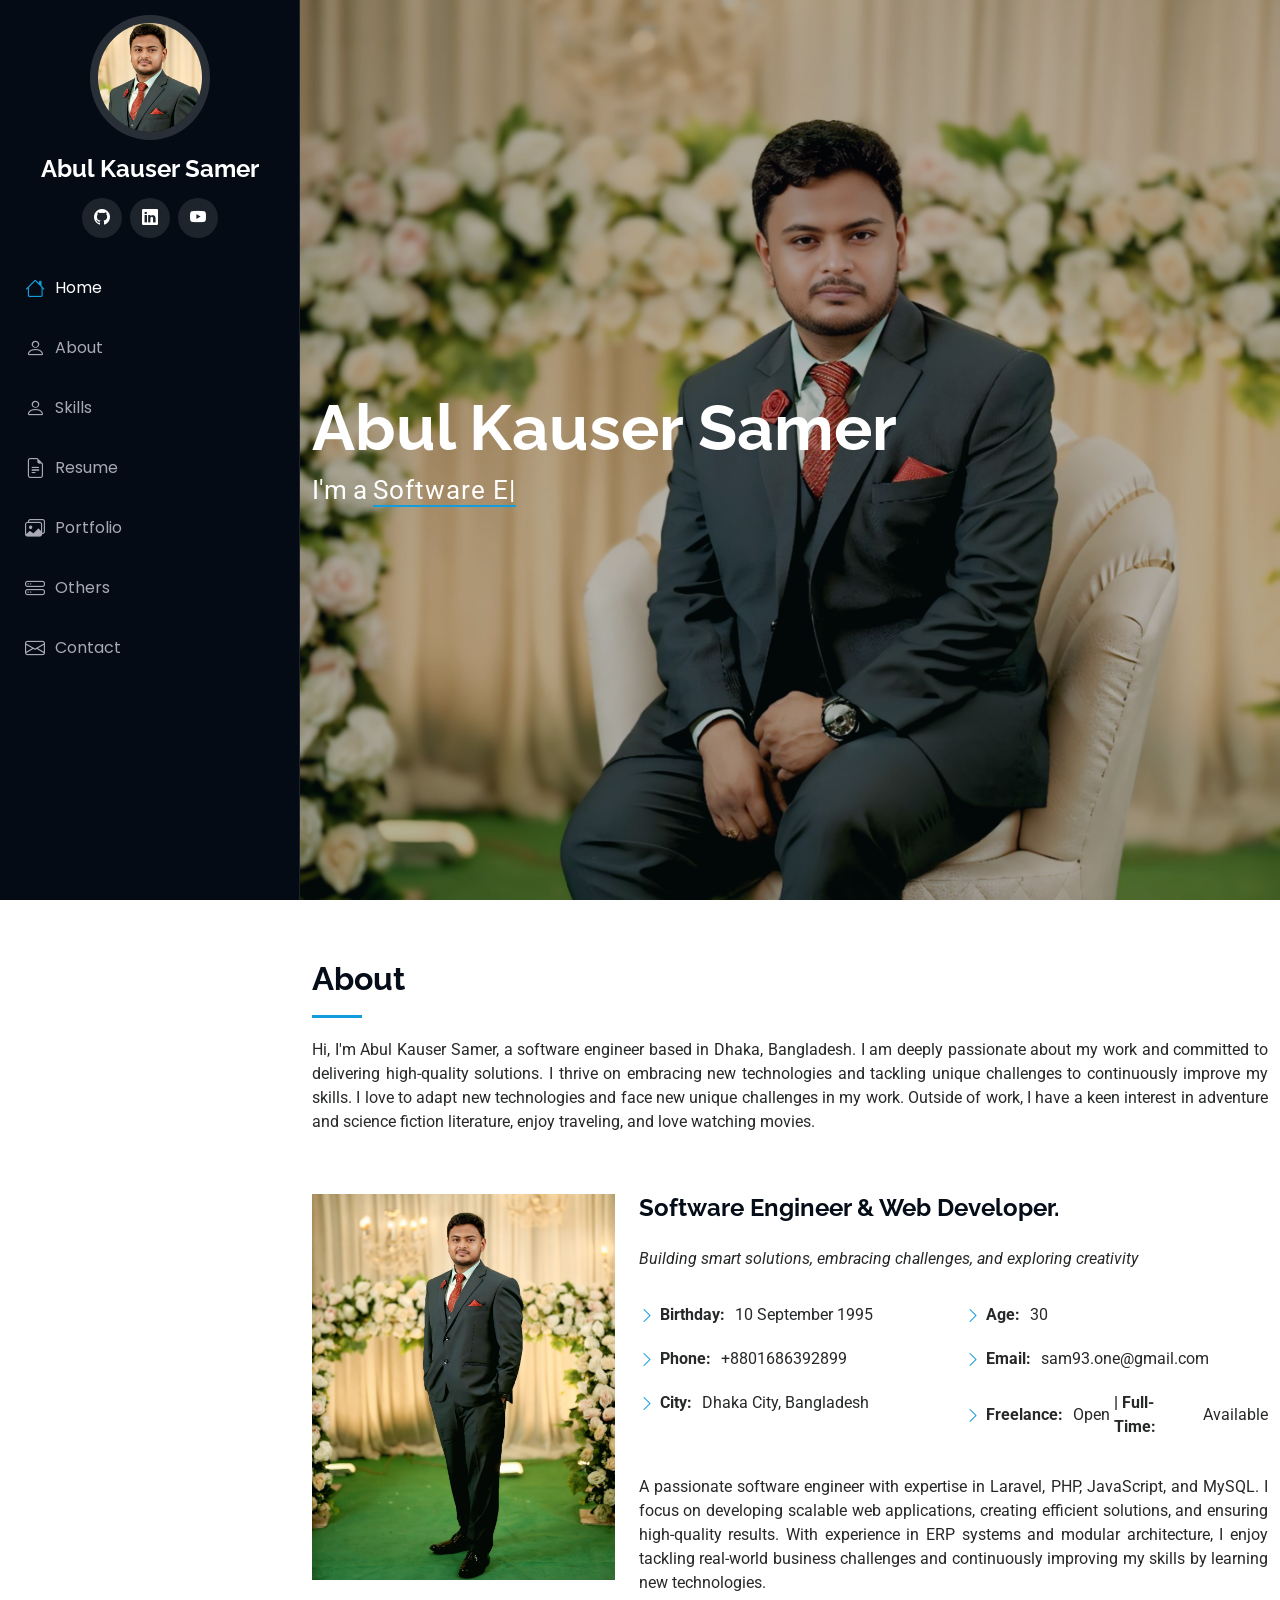
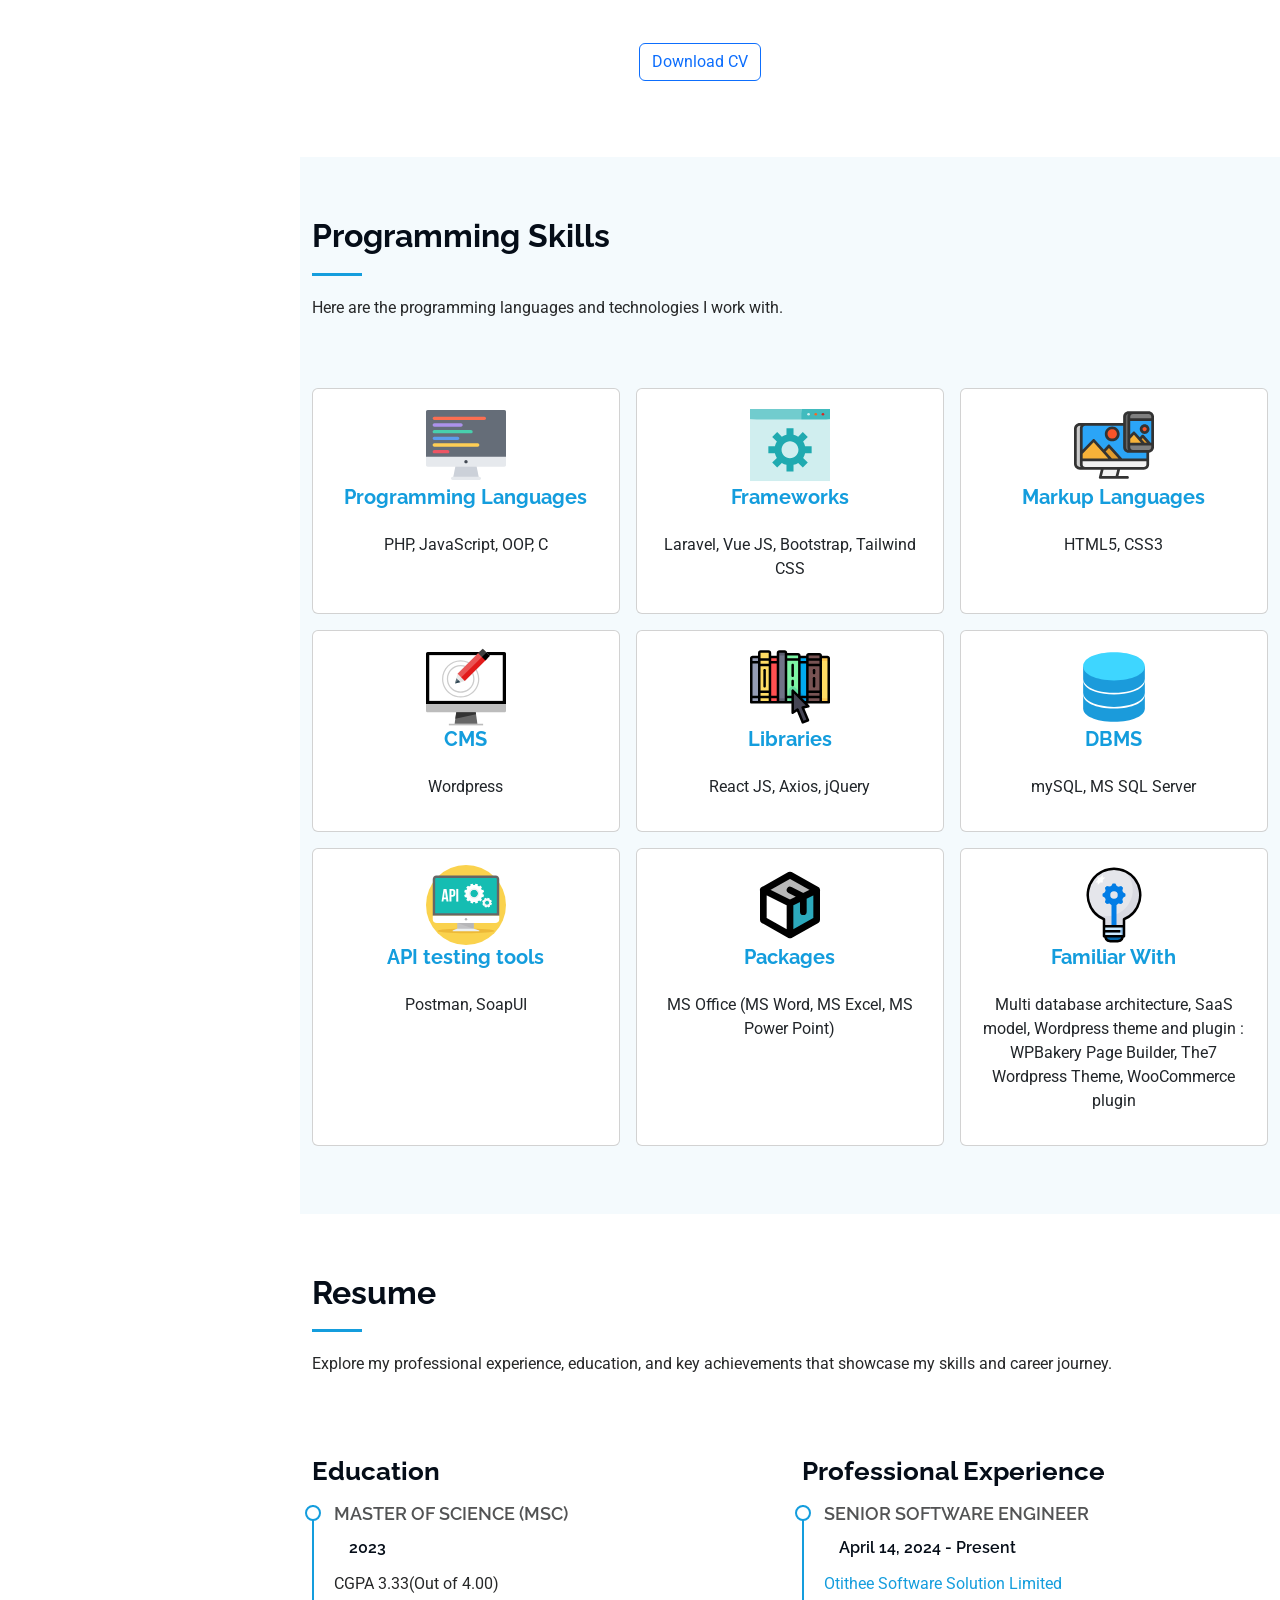
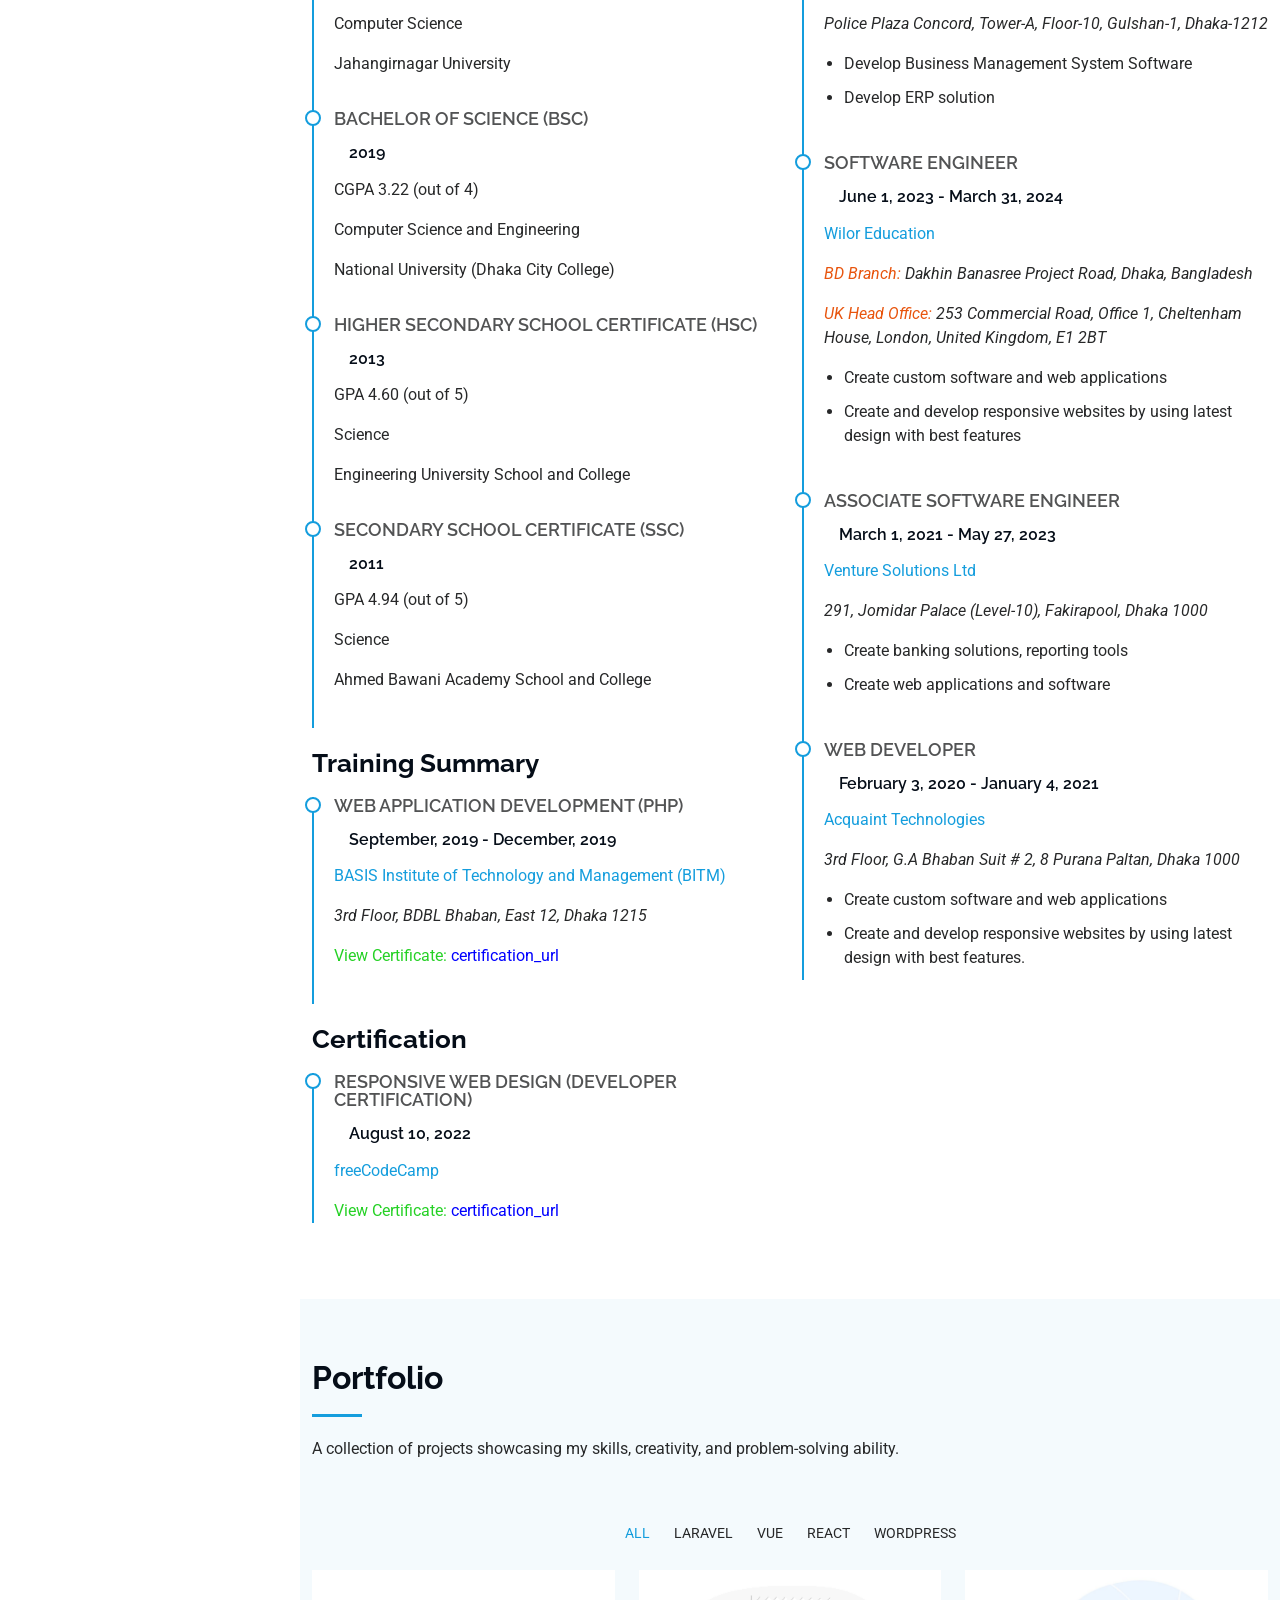
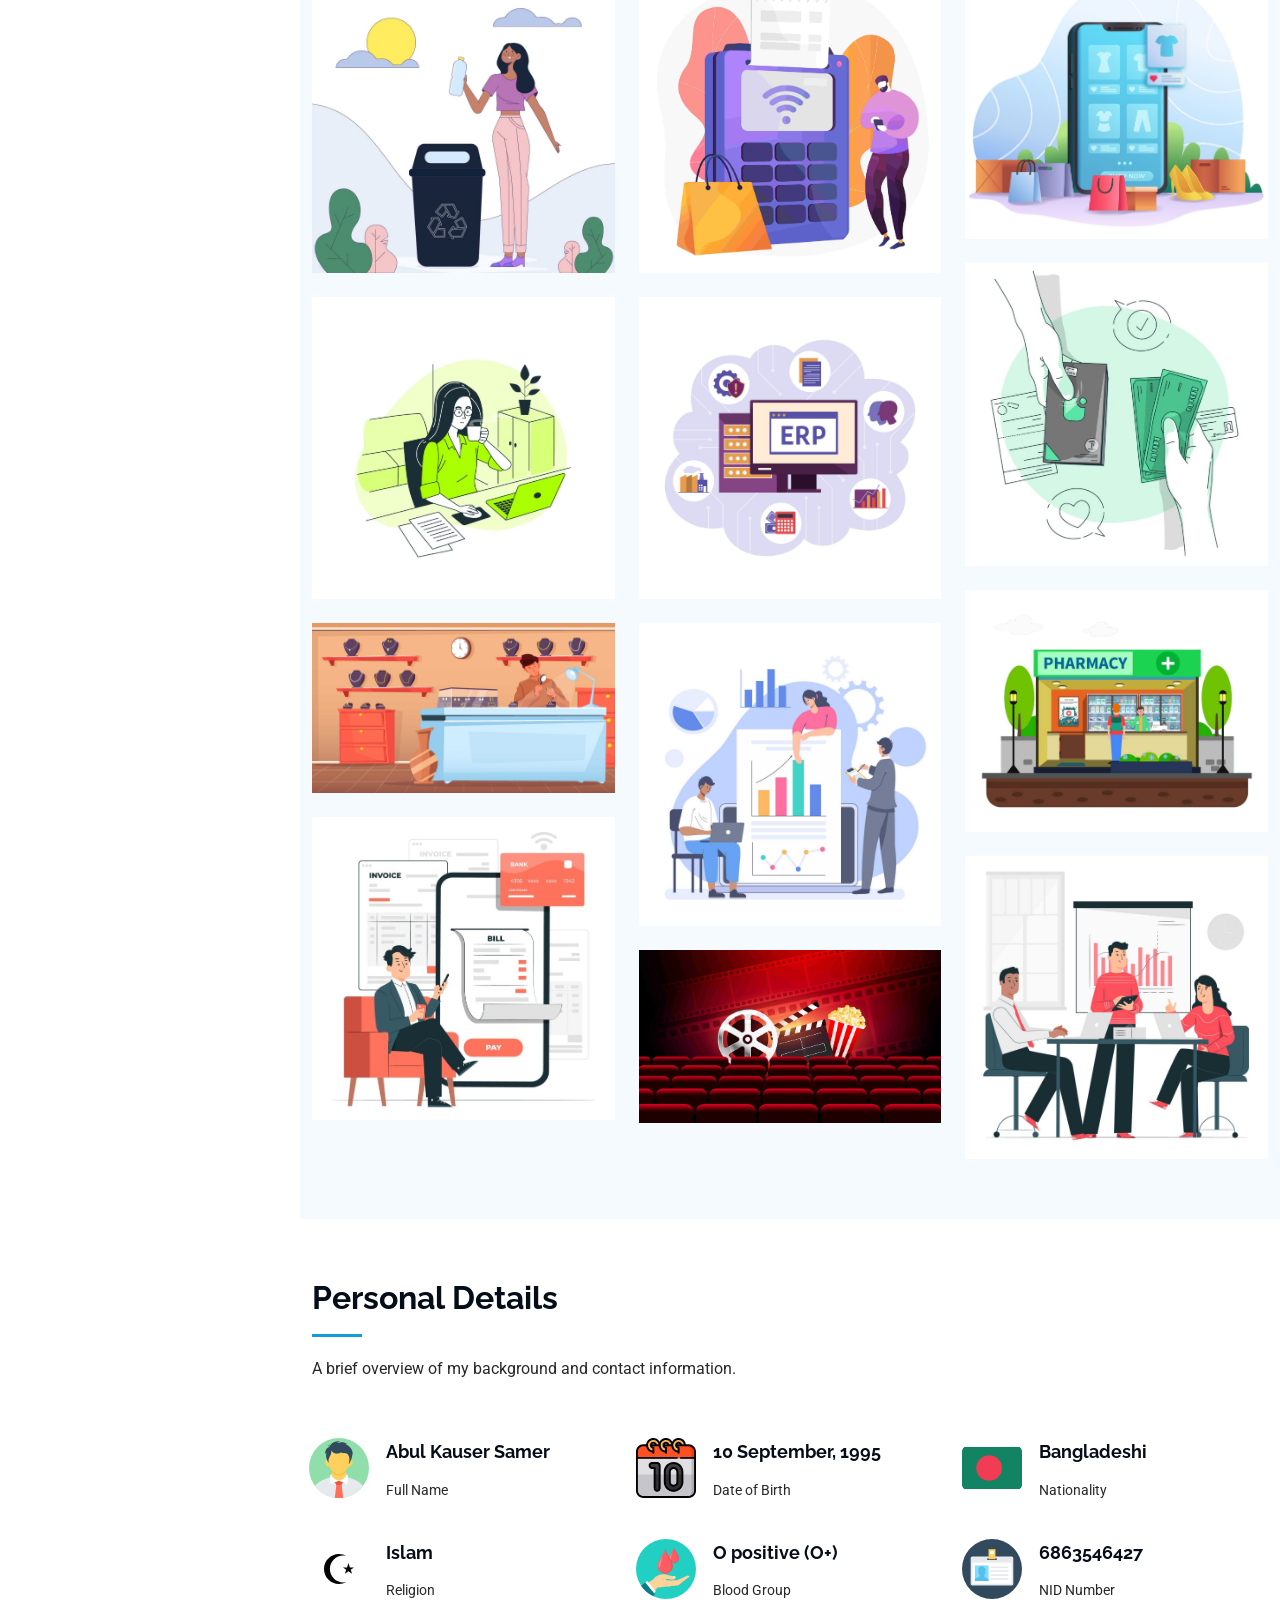
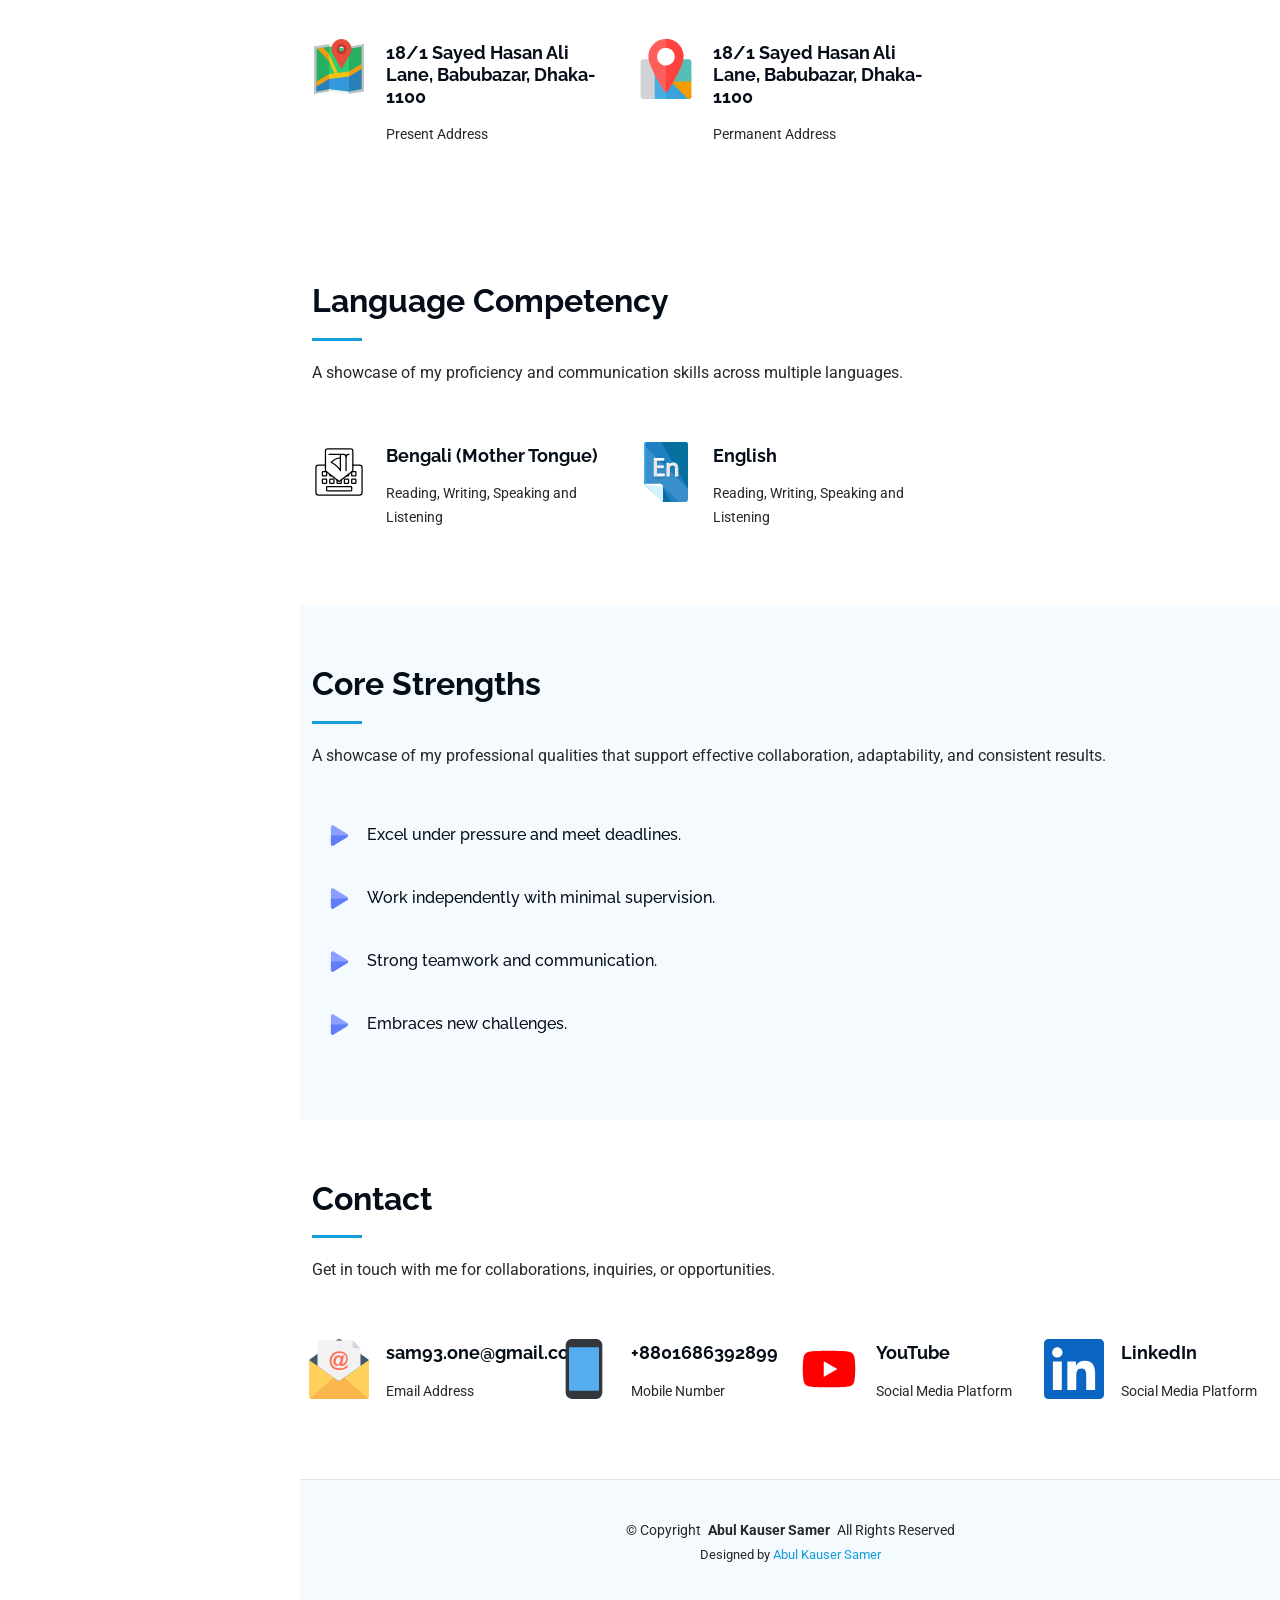
==== index.html @ ed5b6d88 "Update index.html" ====
<!DOCTYPE html>
<html lang="en">

<head>
  <meta charset="utf-8">
  <meta content="width=device-width, initial-scale=1.0" name="viewport">
  <title>Abul Kauser Samer</title>
  <meta content="" name="description">
  <meta content="" name="keywords">

  <!-- Favicons -->
  <link href="assets/icons/user2.svg" rel="icon">
  <link href="assets/img/apple-touch-icon.png" rel="apple-touch-icon">

  <!-- Fonts -->
  <link href="https://fonts.googleapis.com" rel="preconnect">
  <link href="https://fonts.gstatic.com" rel="preconnect" crossorigin>
  <link href="https://fonts.googleapis.com/css2?family=Roboto:ital,wght@0,100;0,300;0,400;0,500;0,700;0,900;1,100;1,300;1,400;1,500;1,700;1,900&family=Poppins:ital,wght@0,100;0,200;0,300;0,400;0,500;0,600;0,700;0,800;0,900;1,100;1,200;1,300;1,400;1,500;1,600;1,700;1,800;1,900&family=Raleway:ital,wght@0,100;0,200;0,300;0,400;0,500;0,600;0,700;0,800;0,900;1,100;1,200;1,300;1,400;1,500;1,600;1,700;1,800;1,900&display=swap" rel="stylesheet">

  <!-- Vendor CSS Files -->
  <link href="assets/vendor/bootstrap/css/bootstrap.min.css" rel="stylesheet">
  <link href="assets/vendor/bootstrap-icons/bootstrap-icons.css" rel="stylesheet">
  <link href="assets/vendor/aos/aos.css" rel="stylesheet">
  <link href="assets/vendor/glightbox/css/glightbox.min.css" rel="stylesheet">
  <link href="assets/vendor/swiper/swiper-bundle.min.css" rel="stylesheet">

  <!-- Main CSS File -->
  <link href="assets/css/main.css" rel="stylesheet">
</head>

<body class="index-page">
  <header id="header" class="header dark-background d-flex flex-column">
    <i class="header-toggle d-xl-none bi bi-list"></i>

    <div class="profile-img">
      <img src="assets/img/3.jpg" alt="" class="img-fluid rounded-circle">
    </div>

    <a href="index.html" class="logo d-flex align-items-center justify-content-center">
      <h1 class="sitename">Abul Kauser Samer</h1>
    </a>

    <div class="social-links text-center">
      <!-- <a href="#" class="twitter"><i class="bi bi-twitter-x"></i></a> -->
      <!-- <a href="#" class="facebook"><i class="bi bi-facebook"></i></a> -->
      <!-- <a href="#" class="instagram"><i class="bi bi-instagram"></i></a> -->
      <a href="https://github.com/AmiSamer" class="google-plus"><i class="bi bi-github"></i></a>
      <a href="https://www.linkedin.com/in/abul-kauser-samer-649676198" class="linkedin"><i class="bi bi-linkedin"></i></a>
      <a href="https://www.youtube.com/channel/UCTgPCmjJCEcTSByV5ZvHFyw" class="linkedin"><i class="bi bi-youtube"></i></a>
    </div>

    <nav id="navmenu" class="navmenu">
      <ul>
        <li><a href="#hero" class="active"><i class="bi bi-house navicon"></i>Home</a></li>
        <li><a href="#about"><i class="bi bi-person navicon"></i> About</a></li>
        <li><a href="#skills"><i class="bi bi-person navicon"></i> Skills</a></li>
        <li><a href="#resume"><i class="bi bi-file-earmark-text navicon"></i> Resume</a></li>
        <li><a href="#portfolio"><i class="bi bi-images navicon"></i> Portfolio</a></li>
        <li><a href="#services"><i class="bi bi-hdd-stack navicon"></i> Others</a></li>
        <!-- <li class="dropdown"><a href="#"><i class="bi bi-menu-button navicon"></i> <span>Dropdown</span> <i class="bi bi-chevron-down toggle-dropdown"></i></a>
          <ul>
            <li><a href="#">Dropdown 1</a></li>
            <li class="dropdown"><a href="#"><span>Deep Dropdown</span> <i class="bi bi-chevron-down toggle-dropdown"></i></a>
              <ul>
                <li><a href="#">Deep Dropdown 1</a></li>
                <li><a href="#">Deep Dropdown 2</a></li>
              </ul>
            </li>
            <li><a href="#">Dropdown 2</a></li>
          </ul>
        </li> -->
        <li><a href="#contact"><i class="bi bi-envelope navicon"></i> Contact</a></li>
      </ul>
    </nav>
  </header>

  <main class="main">
    <!-- Hero Section -->
    <section id="hero" class="hero section dark-background">
      <img src="assets/img/1.jpg" alt="" data-aos="fade-in" class="">
      <div class="container" data-aos="fade-up" data-aos-delay="100">
        <h2>Abul Kauser Samer</h2>
        <p>I'm a <span class="typed" data-typed-items="Software Engineer, Full Stack Web Developer">Software Engineer</span><span class="typed-cursor typed-cursor--blink" aria-hidden="true"></span><span class="typed-cursor typed-cursor--blink" aria-hidden="true"></span></p>
      </div>
    </section><!-- /Hero Section -->

    <!-- About Section -->
    <section id="about" class="about section">
      <!-- Section Title -->
      <div class="container section-title" data-aos="fade-up">
        <h2>About</h2>
        <p style="text-align: justify;">
           Hi, I'm Abul Kauser Samer, a software engineer based in Dhaka, Bangladesh. 
           I am deeply passionate about my work and committed to delivering high-quality solutions. 
           I thrive on embracing new technologies and tackling unique challenges to continuously improve my skills. 
           I love to adapt new technologies and face new unique challenges in my work. 
           Outside of work, I have a keen interest in adventure and science fiction literature, enjoy traveling, and love watching movies.
        </p>
      </div><!-- End Section Title -->

      <div class="container" data-aos="fade-up" data-aos-delay="100">
        <div class="row gy-4 justify-content-center">
          <div class="col-lg-4">
            <img src="assets/img/2.jpg" class="img-fluid" alt="">
          </div>
          <div class="col-lg-8 content">
            <h2>Software Engineer &amp; Web Developer.</h2>
            <p class="fst-italic py-3">
              Building smart solutions, embracing challenges, and exploring creativity
            </p>
            <div class="row">
              <div class="col-lg-6">
                <ul>
                  <li><i class="bi bi-chevron-right"></i> <strong>Birthday:</strong> <span>10 September 1995</span></li>
                  <!-- <li><i class="bi bi-chevron-right"></i> <strong>Website:</strong> <span>www.example.com</span></li> -->
                  <li><i class="bi bi-chevron-right"></i> <strong>Phone:</strong> <span>+8801686392899</span></li>
                  <li><i class="bi bi-chevron-right"></i> <strong>City:</strong> <span>Dhaka City, Bangladesh</span></li>
                </ul>
              </div>
              <div class="col-lg-6">
                <ul>
                  <li><i class="bi bi-chevron-right"></i> <strong>Age:</strong> <span>30</span></li>
                  <!-- <li><i class="bi bi-chevron-right"></i> <strong>Degree:</strong> <span>Master</span></li> -->
                  <li><i class="bi bi-chevron-right"></i> <strong>Email:</strong> <span>sam93.one@gmail.com</span></li>
                  <li><i class="bi bi-chevron-right"></i> <strong>Freelance:</strong> <span>Open</span>&nbsp;<strong>| Full-Time:</strong> <span>Available</span></li>
                </ul>
              </div>
            </div>
            <p class="py-3" style="text-align: justify;">
           A passionate software engineer with expertise in Laravel, PHP, JavaScript, and MySQL. 
           I focus on developing scalable web applications, creating efficient solutions, and ensuring high-quality results. 
           With experience in ERP systems and modular architecture, I enjoy tackling real-world business challenges and continuously improving my skills by learning new technologies.
         </p>
         <div class="py-3">
          <a href="Abul Kauser Samer CV.pdf" data-text= "CV" target="_blank" download><button class="btn btn-hover-new btn-outline-primary">Download CV</button></a>
          </div>
        </div>
      </div>
    </section><!-- /About Section -->

   
    <!-- Skills Section -->
    <section id="skills" class="skills section light-background">
      <!-- Section Title -->
      <div class="container section-title" data-aos="fade-up">
        <h2>Programming Skills</h2>
        <p>Here are the programming languages and technologies I work with.</p>
      </div>
      <!-- End Section Title -->

      <div class="container my-2">
        <div class="row g-3">
          <!-- Skill Card: Programming Languages -->
          <div class="col-md-4">
            <div class="card text-center h-100">
              <div class="card-body">
                <img src="assets/icons/program.svg" alt="programming_language" height="80px" width="auto">
                <h5 class="card-title" style="color: #149ddd;"><strong>Programming Languages</strong></h5>
                <p class="card-text py-3">PHP, JavaScript, OOP, C</p>
              </div>
            </div>
          </div>

          <!-- Skill Card: Frameworks -->
          <div class="col-md-4">
            <div class="card text-center h-100">
              <div class="card-body">
                <img src="assets/icons/framework.svg" alt="framework" height="80px" width="auto">
                <h5 class="card-title" style="color: #149ddd;"><strong>Frameworks</strong></h5>
                <p class="card-text py-3">Laravel, Vue JS, Bootstrap, Tailwind CSS</p>
              </div>
            </div>
          </div>

          <!-- Skill Card: Markup Languages -->
          <div class="col-md-4">
            <div class="card text-center h-100">
              <div class="card-body">
                <img src="assets/icons/markup_language.svg" alt="markup_language" height="80px" width="auto">
                <h5 class="card-title" style="color: #149ddd;"><strong>Markup Languages</strong></h5>
                <p class="card-text py-3">HTML5, CSS3</p>
              </div>
            </div>
          </div>

          <!-- Skill Card: CMS -->
          <div class="col-md-4">
            <div class="card text-center h-100">
              <div class="card-body">
                <img src="assets/icons/cms.svg" alt="cms" height="80px" width="auto">
                <h5 class="card-title" style="color: #149ddd;"><strong>CMS</strong></h5>
                <p class="card-text py-3">Wordpress</p>
              </div>
            </div>
          </div>

          <!-- Skill Card: Libraries -->
          <div class="col-md-4">
            <div class="card text-center h-100">
              <div class="card-body">
                <img src="assets/icons/library.svg" alt="library" height="80px" width="auto">
                <h5 class="card-title" style="color: #149ddd;"><strong>Libraries</strong></h5>
                <p class="card-text py-3">React JS, Axios, jQuery</p>
              </div>
            </div>
          </div>

          <!-- Skill Card: DBMS -->
          <div class="col-md-4">
            <div class="card text-center h-100">
              <div class="card-body">
                <img src="assets/icons/dbms.svg" alt="dbms" height="80px" width="auto">
                <h5 class="card-title" style="color: #149ddd;"><strong>DBMS</strong></h5>
                <p class="card-text py-3">mySQL, MS SQL Server</p>
              </div>
            </div>
          </div>

           <!-- Skill Card: API testing tools -->
          <div class="col-md-4">
            <div class="card text-center h-100">
              <div class="card-body">
                <img src="assets/icons/api.svg" alt="api_testing_tools" height="80px" width="auto">
                <h5 class="card-title" style="color: #149ddd;"><strong>API testing tools</strong></h5>
                <p class="card-text py-3">Postman, SoapUI</p>
              </div>
            </div>
          </div>

           <!-- Skill Card: Packages -->
          <div class="col-md-4">
            <div class="card text-center h-100">
              <div class="card-body">
                <img src="assets/icons/package.svg" alt="package" height="80px" width="auto">
                <h5 class="card-title" style="color: #149ddd;"><strong>Packages</strong></h5>
                <p class="card-text py-3">MS Office (MS Word, MS Excel, MS Power Point)</p>
              </div>
            </div>
          </div>

           <!-- Skill Card: Familiar With -->
          <div class="col-md-4">
            <div class="card text-center h-100">
              <div class="card-body">
                <img src="assets/icons/familiar.svg" alt="familiar_with" height="80px" width="auto">
                <h5 class="card-title" style="color: #149ddd;"><strong>Familiar With</strong></h5>
                <p class="card-text py-3">Multi database architecture, SaaS model, Wordpress theme and plugin : WPBakery Page Builder, The7 Wordpress Theme, WooCommerce plugin</p>
              </div>
            </div>
          </div>
        </div>
      </div>
    
    </section>
    <!-- /Skills Section -->

    <!-- Resume Section -->
    <section id="resume" class="resume section">
      <!-- Section Title -->
      <div class="container section-title" data-aos="fade-up">
        <h2>Resume</h2>
        <p>
          Explore my professional experience, education, and key achievements that showcase my skills and career journey.
        </p>
      </div><!-- End Section Title -->

      <div class="container">
        <div class="row">
          <div class="col-lg-6" data-aos="fade-up" data-aos-delay="100">  
            <h3 class="resume-title">Education</h3>
            <div class="resume-item">
              <h4>Master of Science (MSc)</h4>
              <h5>2023</h5>
              <p>CGPA 3.33(Out of 4.00)</p>
              <p>Computer Science</p>
              <p>Jahangirnagar University</p>
            </div><!-- Edn Resume Item -->

            <div class="resume-item">
              <h4>Bachelor of Science (BSc)</h4>
              <h5>2019</h5>
              <p>CGPA 3.22 (out of 4)</p>
              <p>Computer Science and Engineering</p>
              <p>National University (Dhaka City College)</p>
            </div><!-- Edn Resume Item -->

             <div class="resume-item">
              <h4>Higher Secondary School Certificate (HSC)</h4>
              <h5>2013</h5>
              <p>GPA 4.60 (out of 5)</p>
              <p>Science</p>
              <p>Engineering University School and College</p>
            </div><!-- Edn Resume Item -->

             <div class="resume-item">
              <h4>Secondary School Certificate (SSC)</h4>
              <h5>2011</h5>
              <p>GPA 4.94 (out of 5)</p>
              <p>Science</p>
              <p>Ahmed Bawani Academy School and College</p>
            </div><!-- Edn Resume Item -->

             <h3 class="resume-title">Training Summary</h3>
              <div class="resume-item">
                <h4>Web Application Development (PHP)</h4>
                <h5>September, 2019 - December, 2019</h5>
                <p><span style="color: #149ddd;">BASIS Institute of Technology and Management (BITM)</span></p>
                <p><em>3rd Floor, BDBL Bhaban, East 12, Dhaka 1215</em></p>
               <p><span style="color: rgb(37, 209, 37);">View Certificate:</span> <a style ="color: blue !important;" href="https://github.com/samerOffice/bitm_certificate/wiki">certification_url</a></p>
              </div><!-- Edn Resume Item -->

              <h3 class="resume-title">Certification</h3>
              <div class="resume-item">
                <h4>Responsive Web Design (Developer Certification)</h4>
                <h5>August 10, 2022</h5>
                <p><span style="color: #149ddd;"><a href="https://www.freecodecamp.org/">freeCodeCamp</a></span></p>
               <p><span style="color: rgb(37, 209, 37);">View Certificate:</span> <a style ="color: blue !important;" href="https://www.freecodecamp.org/certification/abulkausersamer/responsive-web-design">certification_url</a></p>
              </div><!-- Edn Resume Item -->

          </div>

          <div class="col-lg-6" data-aos="fade-up" data-aos-delay="200">
            <h3 class="resume-title">Professional Experience</h3>
            <div class="resume-item">
              <h4>Senior Software Engineer</h4>
              <h5>April 14, 2024 - Present</h5>
              <p><span style="color: #149ddd;">Otithee Software Solution Limited</span></p>
              <p><em>Police Plaza Concord, Tower-A, Floor-10, Gulshan-1, Dhaka-1212</em></p>
              <ul>
                <li>Develop Business Management System Software</li>
                <li>Develop ERP solution</li>
              </ul>
            </div><!-- Edn Resume Item -->

             <div class="resume-item">
              <h4>Software Engineer</h4>
              <h5>June 1, 2023 - March 31, 2024</h5>
              <p><span style="color: #149ddd;">Wilor Education</span></p>
              <p><em><span style="color: #e8550e;">BD Branch:</span> Dakhin Banasree Project Road, Dhaka, Bangladesh</em></p>
              <p><em><span style="color: #e8550e;">UK Head Office:</span> 253 Commercial Road, Office 1, Cheltenham House, London, United Kingdom, E1 2BT </em></p>
              <ul>
                <li>Create custom software and web applications</li>
                <li>Create and develop responsive websites by using latest design with best features</li>
              </ul>
            </div><!-- Edn Resume Item -->

             <div class="resume-item">
              <h4>Associate Software Engineer</h4>
              <h5>March 1, 2021 - May 27, 2023</h5>
              <p><span style="color: #149ddd;">Venture Solutions Ltd</span></p>
              <p><em>291, Jomidar Palace (Level-10), Fakirapool, Dhaka 1000</em></p>
              <ul>
                <li>Create banking solutions, reporting tools</li>
                <li>Create web applications and software</li>
              </ul>
            </div><!-- Edn Resume Item -->

           <div class="resume-item">
              <h4>Web Developer</h4>
              <h5>February 3, 2020 - January 4, 2021</h5>
              <p><span style="color: #149ddd;">Acquaint Technologies</span></p>
              <p><em>3rd Floor, G.A Bhaban Suit # 2, 8 Purana Paltan, Dhaka 1000</em></p>
              <ul>
                <li>Create custom software and web applications</li>
                <li>Create and develop responsive websites by using latest design with best features.</li>
              </ul>
            </div><!-- Edn Resume Item -->
          </div>
        </div>

      </div>

    </section><!-- /Resume Section -->

    <!-- Portfolio Section -->
    <section id="portfolio" class="portfolio section light-background">

      <!-- Section Title -->
      <div class="container section-title" data-aos="fade-up">
        <h2>Portfolio</h2>
        <p>A collection of projects showcasing my skills, creativity, and problem-solving ability.</p>
      </div><!-- End Section Title -->

      <div class="container">

        <div class="isotope-layout" data-default-filter="*" data-layout="masonry" data-sort="original-order">

          <ul class="portfolio-filters isotope-filters" data-aos="fade-up" data-aos-delay="100">
            <li data-filter="*" class="filter-active">All</li>
            <li data-filter=".filter-laravel">Laravel</li>
            <li data-filter=".filter-Vue">Vue</li>
            <li data-filter=".filter-React">React</li>
            <li data-filter=".filter-Wordpress">Wordpress</li>
          </ul><!-- End Portfolio Filters -->

          <div class="row gy-4 isotope-container" data-aos="fade-up" data-aos-delay="200">

            <div class="col-lg-4 col-md-6 portfolio-item isotope-item filter-laravel">
              <div class="portfolio-content h-100">
                <img src="assets/img/portfolio/smart_bin.jpg" class="img-fluid" alt="">
                <div class="portfolio-info">
                  <h4>Smart Bin</h4>
                  <p>An automated dustbin that segregates waste, detects overflow, and dispenses antibacterial tissues.</p>
                  <a href="assets/img/portfolio/smart_bin.jpg" title="Smart Bin" data-gallery="portfolio-gallery-app" class="glightbox preview-link"><i class="bi bi-zoom-in"></i></a>
                  <a href="https://www.youtube.com/watch?v=ng-H_JyVbIY&feature=youtu.be" target="_blank" title="More Details" class="details-link"><i class="bi bi-link-45deg"></i></a>
                </div>
              </div>
            </div><!-- End Portfolio Item -->

            <div class="col-lg-4 col-md-6 portfolio-item isotope-item filter-laravel">
              <div class="portfolio-content h-100">
                <img src="assets/img/portfolio/shop_management.jpg" class="img-fluid" alt="">
                <div class="portfolio-info">
                  <h4>Shop Management System</h4>
                  <p>A comprehensive shop management system with employee, inventory, POS, asset, document, reporting, and accounts management.</p>
                  <a href="assets/img/portfolio/shop_management.jpg" title="Shop Management System" data-gallery="portfolio-gallery-product" class="glightbox preview-link"><i class="bi bi-zoom-in"></i></a>
                  <a href="https://shopnet.otitheeoverseas.com/" target="_blank" title="More Details" class="details-link"><i class="bi bi-link-45deg"></i></a>
                </div>
              </div>
            </div><!-- End Portfolio Item -->

            <div class="col-lg-4 col-md-6 portfolio-item isotope-item filter-laravel">
              <div class="portfolio-content h-100">
                <img src="assets/img/portfolio/e_shop.jpg" class="img-fluid" alt="">
                <div class="portfolio-info">
                  <h4>E-Shop</h4>
                  <p>An e-commerce website where users can explore products, view offers, and make purchases.</p>
                  <a href="assets/img/portfolio/e_shop.jpg" title="E-Shop" data-gallery="portfolio-gallery-branding" class="glightbox preview-link"><i class="bi bi-zoom-in"></i></a>
                  <a href="https://ecom.otitheeoverseas.com/" target="_blank" title="More Details" class="details-link"><i class="bi bi-link-45deg"></i></a>
                </div>
              </div>
            </div><!-- End Portfolio Item -->

            <div class="col-lg-4 col-md-6 portfolio-item isotope-item filter-laravel filter-Vue">
              <div class="portfolio-content h-100">
                <img src="assets/img/portfolio/e_hisab.jpg" class="img-fluid" alt="">
                <div class="portfolio-info">
                  <h4>e-Hisab</h4>
                  <p>A business solution for organizing daily sales and managing sales reports.</p>
                  <a href="assets/img/portfolio/e_hisab.jpg" title="e-Hisab" data-gallery="portfolio-gallery-book" class="glightbox preview-link"><i class="bi bi-zoom-in"></i></a>
                  <a href="https://github.com/AmiSamer/vue_laravel_business_app" target="_blank" title="More Details" class="details-link"><i class="bi bi-link-45deg"></i></a>
                </div>
              </div>
            </div><!-- End Portfolio Item -->

            <div class="col-lg-4 col-md-6 portfolio-item isotope-item filter-Wordpress">
              <div class="portfolio-content h-100">
                <img src="assets/img/portfolio/kamruns_diary.jpg" class="img-fluid" alt="">
                <div class="portfolio-info">
                  <h4>Kamrun's Diary</h4>
                  <p>A personal blog of Kamrun Nahar, a creative writer featured in websites, newspapers, and magazines across Bangladesh and India.</p>
                  <a href="assets/img/portfolio/kamruns_diary.jpg" title="Kamrun's Diary" data-gallery="portfolio-gallery-app" class="glightbox preview-link"><i class="bi bi-zoom-in"></i></a>
                  <a href="https://365techworld.com/kamrun_diary/" target="_blank" title="More Details" class="details-link"><i class="bi bi-link-45deg"></i></a>
                </div>
              </div>
            </div><!-- End Portfolio Item -->

            <div class="col-lg-4 col-md-6 portfolio-item isotope-item filter-laravel">
              <div class="portfolio-content h-100">
                <img src="assets/img/portfolio/fusion_erp.jpg" class="img-fluid" alt="">
                <div class="portfolio-info">
                  <h4>Otithee FusionERP</h4>
                  <p>Production and manufacturing ERP Solution</p>
                  <a href="assets/img/portfolio/fusion_erp.jpg" title="Otithee FusionERP" data-gallery="portfolio-gallery-product" class="glightbox preview-link"><i class="bi bi-zoom-in"></i></a>
                  <a href="https://fusionerp.otitheeoverseas.com/" target="_blank" title="More Details" class="details-link"><i class="bi bi-link-45deg"></i></a>
                </div>
              </div>
            </div><!-- End Portfolio Item -->

            <div class="col-lg-4 col-md-6 portfolio-item isotope-item filter-laravel">
              <div class="portfolio-content h-100">
                <img src="assets/img/portfolio/pharma.jpg" class="img-fluid" alt="">
                <div class="portfolio-info">
                  <h4>Otithee Pharma</h4>
                  <p>Pharmacy Shop Management System</p>
                  <a href="assets/img/portfolio/pharma.jpg" title="Otithee Pharma" data-gallery="portfolio-gallery-product" class="glightbox preview-link"><i class="bi bi-zoom-in"></i></a>
                  <a href="https://pharma.otitheeoverseas.com/" target="_blank" title="More Details" class="details-link"><i class="bi bi-link-45deg"></i></a>
                </div>
              </div>
            </div><!-- End Portfolio Item -->

             <div class="col-lg-4 col-md-6 portfolio-item isotope-item filter-laravel">
              <div class="portfolio-content h-100">
                <img src="assets/img/portfolio/gohona.jpg" class="img-fluid" alt="">
                <div class="portfolio-info">
                  <h4>Gohona</h4>
                  <p>Jewellery Shop Management System</p>
                  <a href="assets/img/portfolio/gohona.jpg" title="Gohona" data-gallery="portfolio-gallery-product" class="glightbox preview-link"><i class="bi bi-zoom-in"></i></a>
                  <a href="#" title="More Details" target="_blank" class="details-link"><i class="bi bi-link-45deg"></i></a>
                </div>
              </div>
            </div><!-- End Portfolio Item -->

             <div class="col-lg-4 col-md-6 portfolio-item isotope-item filter-laravel">
              <div class="portfolio-content h-100">
                <img src="assets/img/portfolio/work.jpg" class="img-fluid" alt="">
                <div class="portfolio-info">
                  <h4>Work Management Report</h4>
                  <p>A project management software enabling admins and managers to oversee projects and reports, while employees log and update daily work.</p>
                  <a href="assets/img/portfolio/work.jpg" title="Work Management Report" data-gallery="portfolio-gallery-product" class="glightbox preview-link"><i class="bi bi-zoom-in"></i></a>
                  <a href="https://github.com/AmiSamer/Work-Management-Report" target="_blank" title="More Details" class="details-link"><i class="bi bi-link-45deg"></i></a>
                </div>
              </div>
            </div><!-- End Portfolio Item -->

              <div class="col-lg-4 col-md-6 portfolio-item isotope-item filter-Vue">
              <div class="portfolio-content h-100">
                <img src="assets/img/portfolio/invoice_app.jpg" class="img-fluid" alt="">
                <div class="portfolio-info">
                  <h4>Invoice App</h4>
                  <p>Simple and efficient application to create, manage, and track invoices seamlessly.</p>
                  <a href="assets/img/portfolio/invoice_app.jpg" title="Invoice App" data-gallery="portfolio-gallery-product" class="glightbox preview-link"><i class="bi bi-zoom-in"></i></a>
                  <a href="https://github.com/AmiSamer/laravel_vue_invoice_app" target="_blank" title="More Details" class="details-link"><i class="bi bi-link-45deg"></i></a>
                </div>
              </div>
            </div><!-- End Portfolio Item -->

             <div class="col-lg-4 col-md-6 portfolio-item isotope-item filter-laravel">
              <div class="portfolio-content h-100">
                <img src="assets/img/portfolio/ezymeeting.jpg" class="img-fluid" alt="">
                <div class="portfolio-info">
                  <h4>EzyMeeting</h4>
                  <p>Meeting Management System</p>
                  <a href="assets/img/portfolio/ezymeeting.jpg" title="EzyMeeting" data-gallery="portfolio-gallery-product" class="glightbox preview-link"><i class="bi bi-zoom-in"></i></a>
                  <a href="http://ezy-meeting.com/ezy-laravel/login" target="_blank" title="More Details" class="details-link"><i class="bi bi-link-45deg"></i></a>
                </div>
              </div>
            </div><!-- End Portfolio Item -->

            <div class="col-lg-4 col-md-6 portfolio-item isotope-item filter-React">
              <div class="portfolio-content h-100">
                <img src="assets/img/portfolio/movie_portal.jpg" class="img-fluid" alt="">
                <div class="portfolio-info">
                  <h4>Movie Hub</h4>
                  <p>Discover the latest and trending movies, and search for your favorites instantly.</p>
                  <a href="assets/img/portfolio/movie_portal.jpg" title="Movie Hub" data-gallery="portfolio-gallery-product" class="glightbox preview-link"><i class="bi bi-zoom-in"></i></a>
                  <a href="https://mymovie.otitheeoverseas.com/" target="_blank" title="More Details" class="details-link"><i class="bi bi-link-45deg"></i></a>
                </div>
              </div>
            </div><!-- End Portfolio Item -->
           
          </div><!-- End Portfolio Container -->
        </div>
      </div>

    </section><!-- /Portfolio Section -->

    <!-- Personal Information Section -->
    <section id="services" class="services section">

      <!-- Section Title -->
      <div class="container section-title" data-aos="fade-up">
        <h2>Personal Details</h2>
        <p>A brief overview of my background and contact information.</p>
      </div><!-- End Section Title -->

      <div class="container">
        <div class="row gy-4">
          <div class="col-lg-4 col-md-6 service-item d-flex" data-aos="fade-up" data-aos-delay="100">
            <div class="icon flex-shrink-0">
              <!-- <i class="bi bi-briefcase"></i> -->
              <img src="assets/icons/user.svg" alt="full_name" height="60px" width="auto">
            </div>
            <div>
              <h4 class="title">Abul Kauser Samer</h4>
              <p class="description">Full Name</p>
            </div>
          </div>
          <!-- End -->

          <div class="col-lg-4 col-md-6 service-item d-flex" data-aos="fade-up" data-aos-delay="200">
            <div class="icon flex-shrink-0">
               <img src="assets/icons/calendar.svg" alt="date_of_birth" height="60px" width="auto">
            </div>
            <div>
              <h4 class="title">10 September, 1995</h4>
              <p class="description">Date of Birth</p>
            </div>
          </div><!-- End -->

          <div class="col-lg-4 col-md-6 service-item d-flex" data-aos="fade-up" data-aos-delay="300">
            <div class="icon flex-shrink-0">
               <img src="assets/icons/nationality.svg" alt="nationality" height="60px" width="auto">
            </div>
            <div>
              <h4 class="title">Bangladeshi</h4>
              <p class="description">Nationality</p>
            </div>
          </div><!-- End -->

          <div class="col-lg-4 col-md-6 service-item d-flex" data-aos="fade-up" data-aos-delay="400">
            <div class="icon flex-shrink-0">
               <img src="assets/icons/religion.svg" alt="religion" height="60px" width="auto">
            </div>
            <div>
              <h4 class="title">Islam</h4>
              <p class="description">Religion</p>
            </div>
          </div><!-- End -->

          <div class="col-lg-4 col-md-6 service-item d-flex" data-aos="fade-up" data-aos-delay="500">
            <div class="icon flex-shrink-0">
               <img src="assets/icons/blood.svg" alt="blood_group" height="60px" width="auto">
            </div>
            <div>
              <h4 class="title">O positive (O+)</h4>
              <p class="description">Blood Group</p>
            </div>
          </div><!-- End -->

          <div class="col-lg-4 col-md-6 service-item d-flex" data-aos="fade-up" data-aos-delay="600">
            <div class="icon flex-shrink-0">
               <img src="assets/icons/nid.svg" alt="nid" height="60px" width="auto">
            </div>
            <div>
              <h4 class="title">6863546427</h4>
              <p class="description">NID Number</p>
            </div>
          </div><!-- End -->

          <div class="col-lg-4 col-md-6 service-item d-flex" data-aos="fade-up" data-aos-delay="600">
            <div class="icon flex-shrink-0">
               <img src="assets/icons/present_address.svg" alt="present_address" height="60px" width="auto">
            </div>
            <div>
              <h4 class="title">18/1 Sayed Hasan Ali Lane, Babubazar, Dhaka-1100</h4>
              <p class="description">Present Address</p>
            </div>
          </div><!-- End -->

          <div class="col-lg-4 col-md-6 service-item d-flex" data-aos="fade-up" data-aos-delay="600">
            <div class="icon flex-shrink-0">
               <img src="assets/icons/permanent_address.svg" alt="permanent_address" height="60px" width="auto">
            </div>
            <div>
              <h4 class="title">18/1 Sayed Hasan Ali Lane, Babubazar, Dhaka-1100</h4>
              <p class="description">Permanent Address</p>
            </div>
          </div><!-- End -->
        </div>
      </div>

    </section><!-- /Personal Information Section -->

    <!-- Language Section -->
    <section id="services" class="services section">

      <!-- Section Title -->
      <div class="container section-title" data-aos="fade-up">
        <h2>Language Competency</h2>
        <p>A showcase of my proficiency and communication skills across multiple languages.</p>
      </div><!-- End Section Title -->

      <div class="container">

        <div class="row gy-4">

          <div class="col-lg-4 col-md-6 service-item d-flex" data-aos="fade-up" data-aos-delay="200">
            <div class="icon flex-shrink-0">
               <img src="assets/icons/bangla.svg" alt="bangla_language" height="60px" width="auto">
            </div>
            <div>
              <h4 class="title">Bengali (Mother Tongue)</h4>
              <p class="description">Reading, Writing, Speaking and Listening</p>
            </div>
          </div><!-- End Language Item -->

          <div class="col-lg-4 col-md-6 service-item d-flex" data-aos="fade-up" data-aos-delay="100">
            <div class="icon flex-shrink-0">
              <img src="assets/icons/english.svg" alt="english_language" height="60px" width="auto">
            </div>
            <div>
              <h4 class="title">English</h4>
              <p class="description">Reading, Writing, Speaking and Listening</p>
            </div>
          </div>
          <!-- End Language Item -->     

        </div>

      </div>

    </section><!-- /Services Section -->

    <!-- Testimonials Section -->
    <section id="testimonials" class="testimonials section light-background">

      <!-- Section Title -->
      <div class="container section-title" data-aos="fade-up" style="margin-bottom: -2%;">
        <h2>Core Strengths</h2>
        <p>A showcase of my professional qualities that support effective collaboration, adaptability, and consistent results.</p>
      </div><!-- End Section Title -->

      <div class="container" data-aos="fade-up" data-aos-delay="100">
      <h6><img src="assets/icons/arrow.svg" alt="one" height="55px" width="auto">Excel under pressure and meet deadlines.</h6>
      <h6><img src="assets/icons/arrow.svg" alt="one" height="55px" width="auto">Work independently with minimal supervision.</h6>
      <h6><img src="assets/icons/arrow.svg" alt="one" height="55px" width="auto">Strong teamwork and communication.</h6>
      <h6><img src="assets/icons/arrow.svg" alt="one" height="55px" width="auto">Embraces new challenges.</h6>
      </div>

    </section><!-- /Testimonials Section -->

    <!-- Contact Section -->
    <section id="contact" class="services section">

      <!-- Section Title -->
      <div class="container section-title" data-aos="fade-up">
        <h2>Contact</h2>
        <p>Get in touch with me for collaborations, inquiries, or opportunities.</p>
      </div><!-- End Section Title -->

        <div class="container">

        <div class="row gy-4">

          <div class="col-lg-3 col-md-6 service-item d-flex" data-aos="fade-up" data-aos-delay="200">
            <div class="icon flex-shrink-0">
               <img src="assets/icons/email.svg" alt="email" height="60px" width="auto">
            </div>
            <div>
              <h4 class="title"><a href="mailto:sam93.one@gmail.com">sam93.one@gmail.com</a></h4>
              <p class="description">Email Address</p>
            </div>
          </div><!-- End Language Item -->

           <div class="col-lg-3 col-md-6 service-item d-flex" data-aos="fade-up" data-aos-delay="100">
            <div class="icon flex-shrink-0">
              <img src="assets/icons/mobile.svg" alt="mobile" height="60px" width="auto">
            </div>
            <div>
              <h4 class="title">+8801686392899</h4>
              <p class="description">Mobile Number</p>
            </div>
          </div>
          <!-- End Language Item -->  

          <div class="col-lg-3 col-md-6 service-item d-flex" data-aos="fade-up" data-aos-delay="100">
            <div class="icon flex-shrink-0">
              <img src="assets/icons/youtube.svg" alt="youtube" height="60px" width="auto">
            </div>
            <div>
              <h4 class="title"><a href="https://www.youtube.com/channel/UCTgPCmjJCEcTSByV5ZvHFyw">YouTube</a></h4>
              <p class="description">Social Media Platform</p>
            </div>
          </div>
          <!-- End Language Item -->     


          <div class="col-lg-3 col-md-6 service-item d-flex" data-aos="fade-up" data-aos-delay="100">
            <div class="icon flex-shrink-0">
              <img src="assets/icons/linkedin.svg" alt="linkedin" height="60px" width="auto">
            </div>
            <div>
              <h4 class="title"><a href="https://www.linkedin.com/in/abul-kauser-samer-649676198">LinkedIn</a></h4>
              <p class="description">Social Media Platform</p>
            </div>
          </div>
          <!-- End Language Item -->  
        </div>
      </div>
    </section><!-- /Contact Section -->

  </main>

  <footer id="footer" class="footer position-relative light-background">

    <div class="container">
      <div class="copyright text-center ">
        <p>© <span>Copyright</span> <strong class="px-1 sitename">Abul Kauser Samer</strong> <span>All Rights Reserved</span></p>
      </div>
      <div class="credits">
        Designed by <a href="https://amisamer.github.io/">Abul Kauser Samer</a>
      </div>
    </div>

  </footer>

  <!-- Scroll Top -->
  <a href="#" id="scroll-top" class="scroll-top d-flex align-items-center justify-content-center"><i class="bi bi-arrow-up-short"></i></a>

  <!-- Preloader -->
  <div id="preloader"></div>

  <!-- Vendor JS Files -->
  <script src="assets/vendor/bootstrap/js/bootstrap.bundle.min.js"></script>
  <script src="assets/vendor/php-email-form/validate.js"></script>
  <script src="assets/vendor/aos/aos.js"></script>
  <script src="assets/vendor/typed.js/typed.umd.js"></script>
  <script src="assets/vendor/purecounter/purecounter_vanilla.js"></script>
  <script src="assets/vendor/waypoints/noframework.waypoints.js"></script>
  <script src="assets/vendor/glightbox/js/glightbox.min.js"></script>
  <script src="assets/vendor/imagesloaded/imagesloaded.pkgd.min.js"></script>
  <script src="assets/vendor/isotope-layout/isotope.pkgd.min.js"></script>
  <script src="assets/vendor/swiper/swiper-bundle.min.js"></script>

  <!-- Main JS File -->
  <script src="assets/js/main.js"></script>

</body>

</html>
---- assets/css/main.css ----
/**
* Template Name: iPortfolio
* Template URL: https://bootstrapmade.com/iportfolio-bootstrap-portfolio-websites-template/
* Updated: Jun 29 2024 with Bootstrap v5.3.3
* Author: BootstrapMade.com
* License: https://bootstrapmade.com/license/
*/

/*--------------------------------------------------------------
# Font & Color Variables
# Help: https://bootstrapmade.com/color-system/
--------------------------------------------------------------*/
/* Fonts */
:root {
  --default-font: "Roboto",  system-ui, -apple-system, "Segoe UI", Roboto, "Helvetica Neue", Arial, "Noto Sans", "Liberation Sans", sans-serif, "Apple Color Emoji", "Segoe UI Emoji", "Segoe UI Symbol", "Noto Color Emoji";
  --heading-font: "Raleway",  sans-serif;
  --nav-font: "Poppins",  sans-serif;
}

/* Global Colors - The following color variables are used throughout the website. Updating them here will change the color scheme of the entire website */
:root { 
  --background-color: #ffffff; /* Background color for the entire website, including individual sections */
  --default-color: #272829; /* Default color used for the majority of the text content across the entire website */
  --heading-color: #050d18; /* Color for headings, subheadings and title throughout the website */
  --accent-color: #149ddd; /* Accent color that represents your brand on the website. It's used for buttons, links, and other elements that need to stand out */
  --surface-color: #ffffff; /* The surface color is used as a background of boxed elements within sections, such as cards, icon boxes, or other elements that require a visual separation from the global background. */
  --contrast-color: #ffffff; /* Contrast color for text, ensuring readability against backgrounds of accent, heading, or default colors. */
}

/* Nav Menu Colors - The following color variables are used specifically for the navigation menu. They are separate from the global colors to allow for more customization options */
:root {
  --nav-color: #a8a9b4;  /* The default color of the main navmenu links */
  --nav-hover-color: #ffffff; /* Applied to main navmenu links when they are hovered over or active */
  --nav-mobile-background-color: #040b14; /* Used as the background color for mobile navigation menu */
  --nav-dropdown-background-color: #040b14; /* Used as the background color for dropdown items that appear when hovering over primary navigation items */
  --nav-dropdown-color: #a8a9b4; /* Used for navigation links of the dropdown items in the navigation menu. */
  --nav-dropdown-hover-color: #ffffff; /* Similar to --nav-hover-color, this color is applied to dropdown navigation links when they are hovered over. */
}

/* Color Presets - These classes override global colors when applied to any section or element, providing reuse of the sam color scheme. */

.light-background {
  --background-color: #f4fafd;
  --surface-color: #ffffff;
}

.dark-background {
  --background-color: #040b14;
  --default-color: #ffffff;
  --heading-color: #ffffff;
  --surface-color: #151f2b;
  --contrast-color: #ffffff;
}

/* Smooth scroll */
:root {
  scroll-behavior: smooth;
}

/*--------------------------------------------------------------
# General Styling & Shared Classes
--------------------------------------------------------------*/
body {
  color: var(--default-color);
  background-color: var(--background-color);
  font-family: var(--default-font);
}

a {
  color: var(--accent-color);
  text-decoration: none;
  transition: 0.3s;
}

a:hover {
  color: color-mix(in srgb, var(--accent-color), transparent 25%);
  text-decoration: none;
}

h1,
h2,
h3,
h4,
h5,
h6 {
  color: var(--heading-color);
  font-family: var(--heading-font);
}

/* PHP Email Form Messages
------------------------------*/
.php-email-form .error-message {
  display: none;
  background: #df1529;
  color: #ffffff;
  text-align: left;
  padding: 15px;
  margin-bottom: 24px;
  font-weight: 600;
}

.php-email-form .sent-message {
  display: none;
  color: #ffffff;
  background: #059652;
  text-align: center;
  padding: 15px;
  margin-bottom: 24px;
  font-weight: 600;
}

.php-email-form .loading {
  display: none;
  background: var(--surface-color);
  text-align: center;
  padding: 15px;
  margin-bottom: 24px;
}

.php-email-form .loading:before {
  content: "";
  display: inline-block;
  border-radius: 50%;
  width: 24px;
  height: 24px;
  margin: 0 10px -6px 0;
  border: 3px solid var(--accent-color);
  border-top-color: var(--surface-color);
  animation: php-email-form-loading 1s linear infinite;
}

@keyframes php-email-form-loading {
  0% {
    transform: rotate(0deg);
  }

  100% {
    transform: rotate(360deg);
  }
}

/*--------------------------------------------------------------
# Global Header
--------------------------------------------------------------*/
.header {
  color: var(--default-color);
  background-color: var(--background-color);
  position: fixed;
  top: 0;
  left: 0;
  bottom: 0;
  padding: 0 15px;
  width: 300px;
  transition: all ease-in-out 0.3s;
  overflow-y: auto;
  z-index: 997;
  border-right: 1px solid color-mix(in srgb, var(--default-color), transparent 90%);
}

.header .profile-img img {
  margin: 15px auto;
  display: block;
  width: 120px;
  border: 8px solid color-mix(in srgb, var(--default-color), transparent 85%);
}

.header .logo {
  line-height: 1;
  margin-bottom: 15px;
}

.header .logo img {
  max-height: 32px;
  margin-right: 8px;
}

.header .logo h1 {
  font-size: 24px;
  margin: 0;
  font-weight: 700;
  color: var(--heading-color);
}

.header .social-links {
  margin: 0 0 20px 0;
}

.header .social-links a {
  font-size: 16px;
  display: inline-flex;
  align-items: center;
  justify-content: center;
  background: color-mix(in srgb, var(--default-color), transparent 90%);
  color: var(--default-color);
  margin: 0 2px;
  border-radius: 50%;
  text-align: center;
  width: 40px;
  height: 40px;
  transition: 0.3s;
}

.header .social-links a:hover {
  color: var(--contrast-color);
  background: var(--accent-color);
}

@media (min-width: 1200px) {

  .header~main,
  .header~#footer {
    margin-left: 300px;
  }
}

@media (max-width: 1199px) {
  .header {
    left: -100%;
  }
}

.header.header-show {
  left: 0;
}

.header .header-toggle {
  color: var(--contrast-color);
  background-color: var(--accent-color);
  font-size: 22px;
  display: flex;
  align-items: center;
  justify-content: center;
  width: 40px;
  height: 40px;
  border-radius: 50%;
  cursor: pointer;
  position: fixed;
  top: 15px;
  right: 15px;
  z-index: 9999;
  transition: background-color 0.3s;
}

.header .header-toggle:hover {
  color: var(--contrast-color);
  background-color: color-mix(in srgb, var(--accent-color) 90%, white 15%);
}

/*--------------------------------------------------------------
# Navigation Menu
--------------------------------------------------------------*/
.mobile-nav-toggle {
  display: none;
}

.navmenu {
  padding: 0;
  z-index: 9997;
}

.navmenu ul {
  list-style: none;
  padding: 0 0 20px 0;
  margin: 0;
}

.navmenu a,
.navmenu a:focus {
  color: var(--nav-color);
  padding: 15px 10px;
  font-family: var(--nav-font);
  font-size: 16px;
  font-weight: 400;
  display: flex;
  align-items: center;
  white-space: nowrap;
  transition: 0.3s;
  width: 100%;
}

.navmenu a .navicon,
.navmenu a:focus .navicon {
  font-size: 20px;
  margin-right: 10px;
}

.navmenu a .toggle-dropdown,
.navmenu a:focus .toggle-dropdown {
  font-size: 12px;
  line-height: 0;
  margin-left: auto;
  width: 30px;
  height: 30px;
  display: flex;
  align-items: center;
  justify-content: center;
  border-radius: 50%;
  transition: 0.3s;
  flex-shrink: 0;
  background-color: color-mix(in srgb, var(--accent-color), transparent 90%);
}

.navmenu a .toggle-dropdown:hover,
.navmenu a:focus .toggle-dropdown:hover {
  background-color: var(--accent-color);
  color: var(--contrast-color);
}

.navmenu a:hover,
.navmenu .active,
.navmenu .active:focus {
  color: var(--nav-hover-color);
}

.navmenu a:hover .navicon,
.navmenu .active .navicon,
.navmenu .active:focus .navicon {
  color: var(--accent-color);
}

.navmenu .active .toggle-dropdown,
.navmenu .active:focus .toggle-dropdown {
  background-color: var(--accent-color);
  color: var(--contrast-color);
  transform: rotate(180deg);
}

.navmenu .dropdown {
  display: block;
}

.navmenu .dropdown a,
.navmenu .dropdown a:focus {
  color: --nav-dropdown-color;
}

.navmenu .dropdown a:hover,
.navmenu .dropdown .active,
.navmenu .dropdown .active:focus {
  color: var(--nav-dropdown-hover-color);
}

.navmenu .dropdown ul {
  position: static;
  display: none;
  z-index: 99;
  padding: 5px 10px;
  margin: 5px 10px;
  background-color: var(--nav-dropdown-background-color);
  border: 1px solid color-mix(in srgb, var(--default-color), transparent 90%);
  box-shadow: none;
  transition: all 0.5s ease-in-out;
}

.navmenu .dropdown ul ul {
  background-color: rgba(33, 37, 41, 0.1);
}

.navmenu .dropdown>.dropdown-active {
  display: block;
  background-color: rgba(33, 37, 41, 0.03);
}

/*--------------------------------------------------------------
# Global Footer
--------------------------------------------------------------*/
.footer {
  color: var(--default-color);
  background-color: var(--background-color);
  font-size: 14px;
  padding: 40px 0;
  position: relative;
  border-top: 1px solid color-mix(in srgb, var(--default-color), transparent 90%);
}

.footer .copyright p {
  margin-bottom: 0;
}

.footer .credits {
  margin-top: 4px;
  font-size: 13px;
  text-align: center;
}

/*--------------------------------------------------------------
# Preloader
--------------------------------------------------------------*/
#preloader {
  position: fixed;
  inset: 0;
  z-index: 999999;
  overflow: hidden;
  background: var(--background-color);
  transition: all 0.6s ease-out;
}

#preloader:before {
  content: "";
  position: fixed;
  top: calc(50% - 30px);
  left: calc(50% - 30px);
  border: 6px solid #ffffff;
  border-color: var(--accent-color) transparent var(--accent-color) transparent;
  border-radius: 50%;
  width: 60px;
  height: 60px;
  animation: animate-preloader 1.5s linear infinite;
}

@keyframes animate-preloader {
  0% {
    transform: rotate(0deg);
  }

  100% {
    transform: rotate(360deg);
  }
}

/*--------------------------------------------------------------
# Scroll Top Button
--------------------------------------------------------------*/
.scroll-top {
  position: fixed;
  visibility: hidden;
  opacity: 0;
  right: 15px;
  bottom: -15px;
  z-index: 99999;
  background-color: var(--accent-color);
  width: 44px;
  height: 44px;
  border-radius: 50px;
  transition: all 0.4s;
}

.scroll-top i {
  font-size: 24px;
  color: var(--contrast-color);
  line-height: 0;
}

.scroll-top:hover {
  background-color: color-mix(in srgb, var(--accent-color), transparent 20%);
  color: var(--contrast-color);
}

.scroll-top.active {
  visibility: visible;
  opacity: 1;
  bottom: 15px;
}

/*--------------------------------------------------------------
# Disable aos animation delay on mobile devices
--------------------------------------------------------------*/
@media screen and (max-width: 768px) {
  [data-aos-delay] {
    transition-delay: 0 !important;
  }
}

/*--------------------------------------------------------------
# Global Page Titles & Breadcrumbs
--------------------------------------------------------------*/
.page-title {
  color: var(--default-color);
  background-color: var(--background-color);
  padding: 25px 0;
  position: relative;
}

.page-title h1 {
  font-size: 24px;
  font-weight: 700;
}

.page-title .breadcrumbs ol {
  display: flex;
  flex-wrap: wrap;
  list-style: none;
  padding: 0;
  margin: 0;
  font-size: 14px;
  font-weight: 400;
}

.page-title .breadcrumbs ol li+li {
  padding-left: 10px;
}

.page-title .breadcrumbs ol li+li::before {
  content: "/";
  display: inline-block;
  padding-right: 10px;
  color: color-mix(in srgb, var(--default-color), transparent 70%);
}

/*--------------------------------------------------------------
# Global Sections
--------------------------------------------------------------*/
section,
.section {
  color: var(--default-color);
  background-color: var(--background-color);
  padding: 60px 0;
  overflow: clip;
}

/*--------------------------------------------------------------
# Global Section Titles
--------------------------------------------------------------*/
.section-title {
  padding-bottom: 60px;
  position: relative;
}

.section-title h2 {
  font-size: 32px;
  font-weight: 700;
  margin-bottom: 20px;
  padding-bottom: 20px;
  position: relative;
}

.section-title h2:after {
  content: "";
  position: absolute;
  display: block;
  width: 50px;
  height: 3px;
  background: var(--accent-color);
  left: 0;
  bottom: 0;
}

.section-title p {
  margin-bottom: 0;
}

/*--------------------------------------------------------------
# Hero Section
--------------------------------------------------------------*/
.hero {
  width: 100%;
  min-height: 100vh;
  position: relative;
  padding: 80px 0;
  display: flex;
  align-items: center;
  justify-content: center;
}

.hero img {
  position: absolute;
  inset: 0;
  display: block;
  width: 100%;
  height: 100%;
  object-fit: cover;
  z-index: 1;
}

.hero:before {
  content: "";
  background: color-mix(in srgb, var(--background-color), transparent 70%);
  position: absolute;
  inset: 0;
  z-index: 2;
}

.hero .container {
  position: relative;
  z-index: 3;
}

.hero h2 {
  margin: 0;
  font-size: 64px;
  font-weight: 700;
}

.hero p {
  margin: 5px 0 0 0;
  font-size: 26px;
}

.hero p span {
  letter-spacing: 1px;
  border-bottom: 2px solid var(--accent-color);
}

.hero .social-links {
  margin-top: 25px;
}

.hero .social-links a {
  font-size: 24px;
  display: inline-block;
  color: color-mix(in srgb, var(--default-color), transparent 50%);
  line-height: 1;
  margin-right: 20px;
  transition: 0.3s;
}

.hero .social-links a:hover {
  color: var(--accent-color);
}

@media (max-width: 768px) {
  .hero h2 {
    font-size: 32px;
  }

  .hero p {
    font-size: 20px;
  }
}

/*--------------------------------------------------------------
# About Section
--------------------------------------------------------------*/
.about .content h2 {
  font-weight: 700;
  font-size: 24px;
}

.about .content ul {
  list-style: none;
  padding: 0;
}

.about .content ul li {
  margin-bottom: 20px;
  display: flex;
  align-items: center;
}

.about .content ul strong {
  margin-right: 10px;
}

.about .content ul i {
  font-size: 16px;
  margin-right: 5px;
  color: var(--accent-color);
  line-height: 0;
}

/*--------------------------------------------------------------
# Stats Section
--------------------------------------------------------------*/
.stats .stats-item {
  padding: 30px;
  width: 100%;
}

.stats .stats-item i {
  color: var(--accent-color);
  display: block;
  font-size: 44px;
  float: left;
  line-height: 0;
}

.stats .stats-item .purecounter {
  color: var(--heading-color);
  font-size: 48px;
  line-height: 40px;
  display: block;
  font-weight: 700;
  margin-left: 60px;
}

.stats .stats-item p {
  color: color-mix(in srgb, var(--default-color), transparent 40%);
  padding: 15px 0 0 0;
  margin: 0 0 0 60px;
  font-family: var(--heading-font);
  font-size: 14px;
}

/*--------------------------------------------------------------
# Skills Section
--------------------------------------------------------------*/
.skills .progress {
  height: 60px;
  display: block;
  background: none;
  border-radius: 0;
}

.skills .progress .skill {
  color: var(--heading-color);
  padding: 0;
  margin: 0 0 6px 0;
  text-transform: uppercase;
  display: block;
  font-weight: 600;
  font-family: var(--heading-font);
}

.skills .progress .skill .val {
  float: right;
  font-style: normal;
}

.skills .progress-bar-wrap {
  background: color-mix(in srgb, var(--default-color), transparent 90%);
  height: 10px;
}

.skills .progress-bar {
  width: 1px;
  height: 10px;
  transition: 0.9s;
  background-color: var(--accent-color);
}

/*--------------------------------------------------------------
# Resume Section
--------------------------------------------------------------*/
.resume .resume-title {
  color: var(--heading-color);
  font-size: 26px;
  font-weight: 700;
  margin-top: 20px;
  margin-bottom: 20px;
}

.resume .resume-item {
  padding: 0 0 20px 20px;
  margin-top: -2px;
  border-left: 2px solid var(--accent-color);
  position: relative;
}

.resume .resume-item h4 {
  line-height: 18px;
  font-size: 18px;
  font-weight: 600;
  text-transform: uppercase;
  color: color-mix(in srgb, var(--default-color), transparent 20%);
  margin-bottom: 10px;
}

.resume .resume-item h5 {
  font-size: 16px;
  padding: 5px 15px;
  display: inline-block;
  font-weight: 600;
  margin-bottom: 10px;
}

.resume .resume-item ul {
  padding-left: 20px;
}

.resume .resume-item ul li {
  padding-bottom: 10px;
}

.resume .resume-item:last-child {
  padding-bottom: 0;
}

.resume .resume-item::before {
  content: "";
  position: absolute;
  width: 16px;
  height: 16px;
  border-radius: 50px;
  left: -9px;
  top: 0;
  background: var(--background-color);
  border: 2px solid var(--accent-color);
}

/*--------------------------------------------------------------
# Portfolio Section
--------------------------------------------------------------*/
.portfolio .portfolio-filters {
  padding: 0;
  margin: 0 auto 20px auto;
  list-style: none;
  text-align: center;
}

.portfolio .portfolio-filters li {
  cursor: pointer;
  display: inline-block;
  padding: 0;
  font-size: 14px;
  font-weight: 400;
  margin: 0 10px;
  line-height: 1;
  text-transform: uppercase;
  margin-bottom: 10px;
  transition: all 0.3s ease-in-out;
}

.portfolio .portfolio-filters li:hover,
.portfolio .portfolio-filters li.filter-active {
  color: var(--accent-color);
}

.portfolio .portfolio-filters li:first-child {
  margin-left: 0;
}

.portfolio .portfolio-filters li:last-child {
  margin-right: 0;
}

@media (max-width: 575px) {
  .portfolio .portfolio-filters li {
    font-size: 14px;
    margin: 0 5px;
  }
}

.portfolio .portfolio-content {
  position: relative;
  overflow: hidden;
}

.portfolio .portfolio-content img {
  transition: 0.3s;
}

.portfolio .portfolio-content .portfolio-info {
  opacity: 0;
  position: absolute;
  inset: 0;
  z-index: 3;
  transition: all ease-in-out 0.3s;
  background: rgba(0, 0, 0, 0.6);
  padding: 15px;
}

.portfolio .portfolio-content .portfolio-info h4 {
  font-size: 14px;
  padding: 5px 10px;
  font-weight: 400;
  color: #ffffff;
  display: inline-block;
  background-color: var(--accent-color);
}

.portfolio .portfolio-content .portfolio-info p {
  position: absolute;
  bottom: 10px;
  text-align: center;
  display: inline-block;
  left: 0;
  right: 0;
  font-size: 16px;
  font-weight: 600;
  color: rgba(255, 255, 255, 0.8);
}

.portfolio .portfolio-content .portfolio-info .preview-link,
.portfolio .portfolio-content .portfolio-info .details-link {
  position: absolute;
  left: calc(50% - 40px);
  font-size: 26px;
  top: calc(50% - 14px);
  color: #fff;
  transition: 0.3s;
  line-height: 1.2;
}

.portfolio .portfolio-content .portfolio-info .preview-link:hover,
.portfolio .portfolio-content .portfolio-info .details-link:hover {
  color: var(--accent-color);
}

.portfolio .portfolio-content .portfolio-info .details-link {
  left: 50%;
  font-size: 34px;
  line-height: 0;
}

.portfolio .portfolio-content:hover .portfolio-info {
  opacity: 1;
}

.portfolio .portfolio-content:hover img {
  transform: scale(1.1);
}

/*--------------------------------------------------------------
# Services Section
--------------------------------------------------------------*/
.services .service-item {
  position: relative;
}

.services .service-item .icon {
  /* background: var(--accent-color); */
  /* background-color: red; */
  display: flex;
  align-items: center;
  justify-content: center;
  width: 54px;
  height: 54px;
  border-radius: 50%;
  transition: 0.5s;
  /* border: 1px solid var(--accent-color); */
  margin-right: 20px;
}

.services .service-item .icon i {
  /* color: var(--contrast-color); */
  /* color: green; */
  font-size: 24px;
  line-height: 0;
}

.services .service-item:hover .icon {
  background: var(--surface-color);
  /* background-color: yellow; */
}

.services .service-item:hover .icon i {
  color: var(--accent-color);
}

.services .service-item .title {
  font-weight: 700;
  margin-bottom: 15px;
  font-size: 18px;
}

.services .service-item .title a {
  color: var(--heading-color);
}

.services .service-item .title a:hover {
  color: var(--accent-color);
}

.services .service-item .description {
  line-height: 24px;
  font-size: 14px;
}

/*--------------------------------------------------------------
# Testimonials Section
--------------------------------------------------------------*/
.testimonials .testimonials-carousel,
.testimonials .testimonials-slider {
  overflow: hidden;
}

.testimonials .testimonial-item {
  box-sizing: content-box;
  text-align: center;
  min-height: 320px;
}

.testimonials .testimonial-item .testimonial-img {
  width: 90px;
  border-radius: 50%;
  margin: 0 auto;
}

.testimonials .testimonial-item h3 {
  font-size: 18px;
  font-weight: bold;
  margin: 10px 0 5px 0;
}

.testimonials .testimonial-item h4 {
  font-size: 14px;
  color: color-mix(in srgb, var(--default-color), transparent 20%);
  margin: 0;
}

.testimonials .testimonial-item .quote-icon-left,
.testimonials .testimonial-item .quote-icon-right {
  color: color-mix(in srgb, var(--accent-color), transparent 40%);
  font-size: 26px;
  line-height: 0;
}

.testimonials .testimonial-item .quote-icon-left {
  display: inline-block;
  left: -5px;
  position: relative;
}

.testimonials .testimonial-item .quote-icon-right {
  display: inline-block;
  right: -5px;
  position: relative;
  top: 10px;
  transform: scale(-1, -1);
}

.testimonials .testimonial-item p {
  font-style: italic;
  margin: 0 15px 15px 15px;
  padding: 20px;
  background-color: var(--surface-color);
  position: relative;
  margin-bottom: 35px;
  border-radius: 6px;
  box-shadow: 0px 2px 15px rgba(0, 0, 0, 0.1);
}

.testimonials .testimonial-item p::after {
  content: "";
  width: 0;
  height: 0;
  border-top: 20px solid var(--surface-color);
  border-right: 20px solid transparent;
  border-left: 20px solid transparent;
  position: absolute;
  bottom: -20px;
  left: calc(50% - 20px);
}

.testimonials .swiper-wrapper {
  height: auto;
}

.testimonials .swiper-pagination {
  margin-top: 40px;
  position: relative;
}

.testimonials .swiper-pagination .swiper-pagination-bullet {
  width: 12px;
  height: 12px;
  background-color: var(--background-color);
  opacity: 1;
  border: 1px solid var(--accent-color);
}

.testimonials .swiper-pagination .swiper-pagination-bullet-active {
  background-color: var(--accent-color);
}

/*--------------------------------------------------------------
# Contact Section
--------------------------------------------------------------*/
.contact .info-wrap {
  background-color: var(--surface-color);
  box-shadow: 0px 0px 20px rgba(0, 0, 0, 0.1);
  padding: 30px;
}

@media (max-width: 575px) {
  .contact .info-wrap {
    padding: 20px;
  }
}

.contact .info-item {
  margin-bottom: 40px;
}

.contact .info-item i {
  font-size: 20px;
  color: var(--accent-color);
  background: color-mix(in srgb, var(--accent-color), transparent 92%);
  width: 44px;
  height: 44px;
  display: flex;
  justify-content: center;
  align-items: center;
  border-radius: 50px;
  transition: all 0.3s ease-in-out;
  margin-right: 15px;
}

.contact .info-item h3 {
  padding: 0;
  font-size: 18px;
  font-weight: 700;
  margin-bottom: 5px;
}

.contact .info-item p {
  padding: 0;
  margin-bottom: 0;
  font-size: 14px;
}

.contact .info-item:hover i {
  background: var(--accent-color);
  color: var(--contrast-color);
}

.contact .php-email-form {
  background-color: var(--surface-color);
  height: 100%;
  padding: 30px;
  box-shadow: 0px 0px 20px rgba(0, 0, 0, 0.1);
}

@media (max-width: 575px) {
  .contact .php-email-form {
    padding: 20px;
  }
}

.contact .php-email-form input[type=text],
.contact .php-email-form input[type=email],
.contact .php-email-form textarea {
  font-size: 14px;
  padding: 10px 15px;
  box-shadow: none;
  border-radius: 0;
  color: var(--default-color);
  background-color: var(--surface-color);
  border-color: color-mix(in srgb, var(--default-color), transparent 80%);
}

.contact .php-email-form input[type=text]:focus,
.contact .php-email-form input[type=email]:focus,
.contact .php-email-form textarea:focus {
  border-color: var(--accent-color);
}

.contact .php-email-form input[type=text]::placeholder,
.contact .php-email-form input[type=email]::placeholder,
.contact .php-email-form textarea::placeholder {
  color: color-mix(in srgb, var(--default-color), transparent 70%);
}

.contact .php-email-form button[type=submit] {
  color: var(--contrast-color);
  background: var(--accent-color);
  border: 0;
  padding: 10px 30px;
  transition: 0.4s;
  border-radius: 50px;
}

.contact .php-email-form button[type=submit]:hover {
  background: color-mix(in srgb, var(--accent-color), transparent 25%);
}

/*--------------------------------------------------------------
# Portfolio Details Section
--------------------------------------------------------------*/
.portfolio-details .portfolio-details-slider img {
  width: 100%;
}

.portfolio-details .portfolio-details-slider .swiper-pagination {
  margin-top: 20px;
  position: relative;
}

.portfolio-details .portfolio-details-slider .swiper-pagination .swiper-pagination-bullet {
  width: 12px;
  height: 12px;
  background-color: color-mix(in srgb, var(--default-color), transparent 85%);
  opacity: 1;
}

.portfolio-details .portfolio-details-slider .swiper-pagination .swiper-pagination-bullet-active {
  background-color: var(--accent-color);
}

.portfolio-details .portfolio-info {
  padding: 30px;
  box-shadow: 0px 0 30px rgba(0, 0, 0, 0.1);
}

.portfolio-details .portfolio-info h3 {
  font-size: 22px;
  font-weight: 700;
  margin-bottom: 20px;
  padding-bottom: 20px;
  border-bottom: 1px solid color-mix(in srgb, var(--default-color), transparent 85%);
}

.portfolio-details .portfolio-info ul {
  list-style: none;
  padding: 0;
  font-size: 15px;
}

.portfolio-details .portfolio-info ul li+li {
  margin-top: 10px;
}

.portfolio-details .portfolio-description {
  padding-top: 30px;
}

.portfolio-details .portfolio-description h2 {
  font-size: 26px;
  font-weight: 700;
  margin-bottom: 20px;
}

.portfolio-details .portfolio-description p {
  padding: 0;
  color: color-mix(in srgb, var(--default-color), transparent 30%);
}

/*--------------------------------------------------------------
# Service Details Section
--------------------------------------------------------------*/
.service-details .services-list {
  padding: 10px 30px;
  border: 1px solid color-mix(in srgb, var(--default-color), transparent 90%);
  margin-bottom: 20px;
}

.service-details .services-list a {
  display: block;
  line-height: 1;
  padding: 8px 0 8px 15px;
  border-left: 3px solid color-mix(in srgb, var(--default-color), transparent 70%);
  margin: 20px 0;
  color: color-mix(in srgb, var(--default-color), transparent 20%);
  transition: 0.3s;
}

.service-details .services-list a.active {
  color: var(--heading-color);
  font-weight: 700;
  border-color: var(--accent-color);
}

.service-details .services-list a:hover {
  border-color: var(--accent-color);
}

.service-details .services-img {
  margin-bottom: 20px;
}

.service-details h3 {
  font-size: 26px;
  font-weight: 700;
}

.service-details h4 {
  font-size: 20px;
  font-weight: 700;
}

.service-details p {
  font-size: 15px;
}

.service-details ul {
  list-style: none;
  padding: 0;
  font-size: 15px;
}

.service-details ul li {
  padding: 5px 0;
  display: flex;
  align-items: center;
}

.service-details ul i {
  font-size: 20px;
  margin-right: 8px;
  color: var(--accent-color);
}

/*--------------------------------------------------------------
# Starter Section Section
--------------------------------------------------------------*/
.starter-section {
  /* Add your styles here */
}
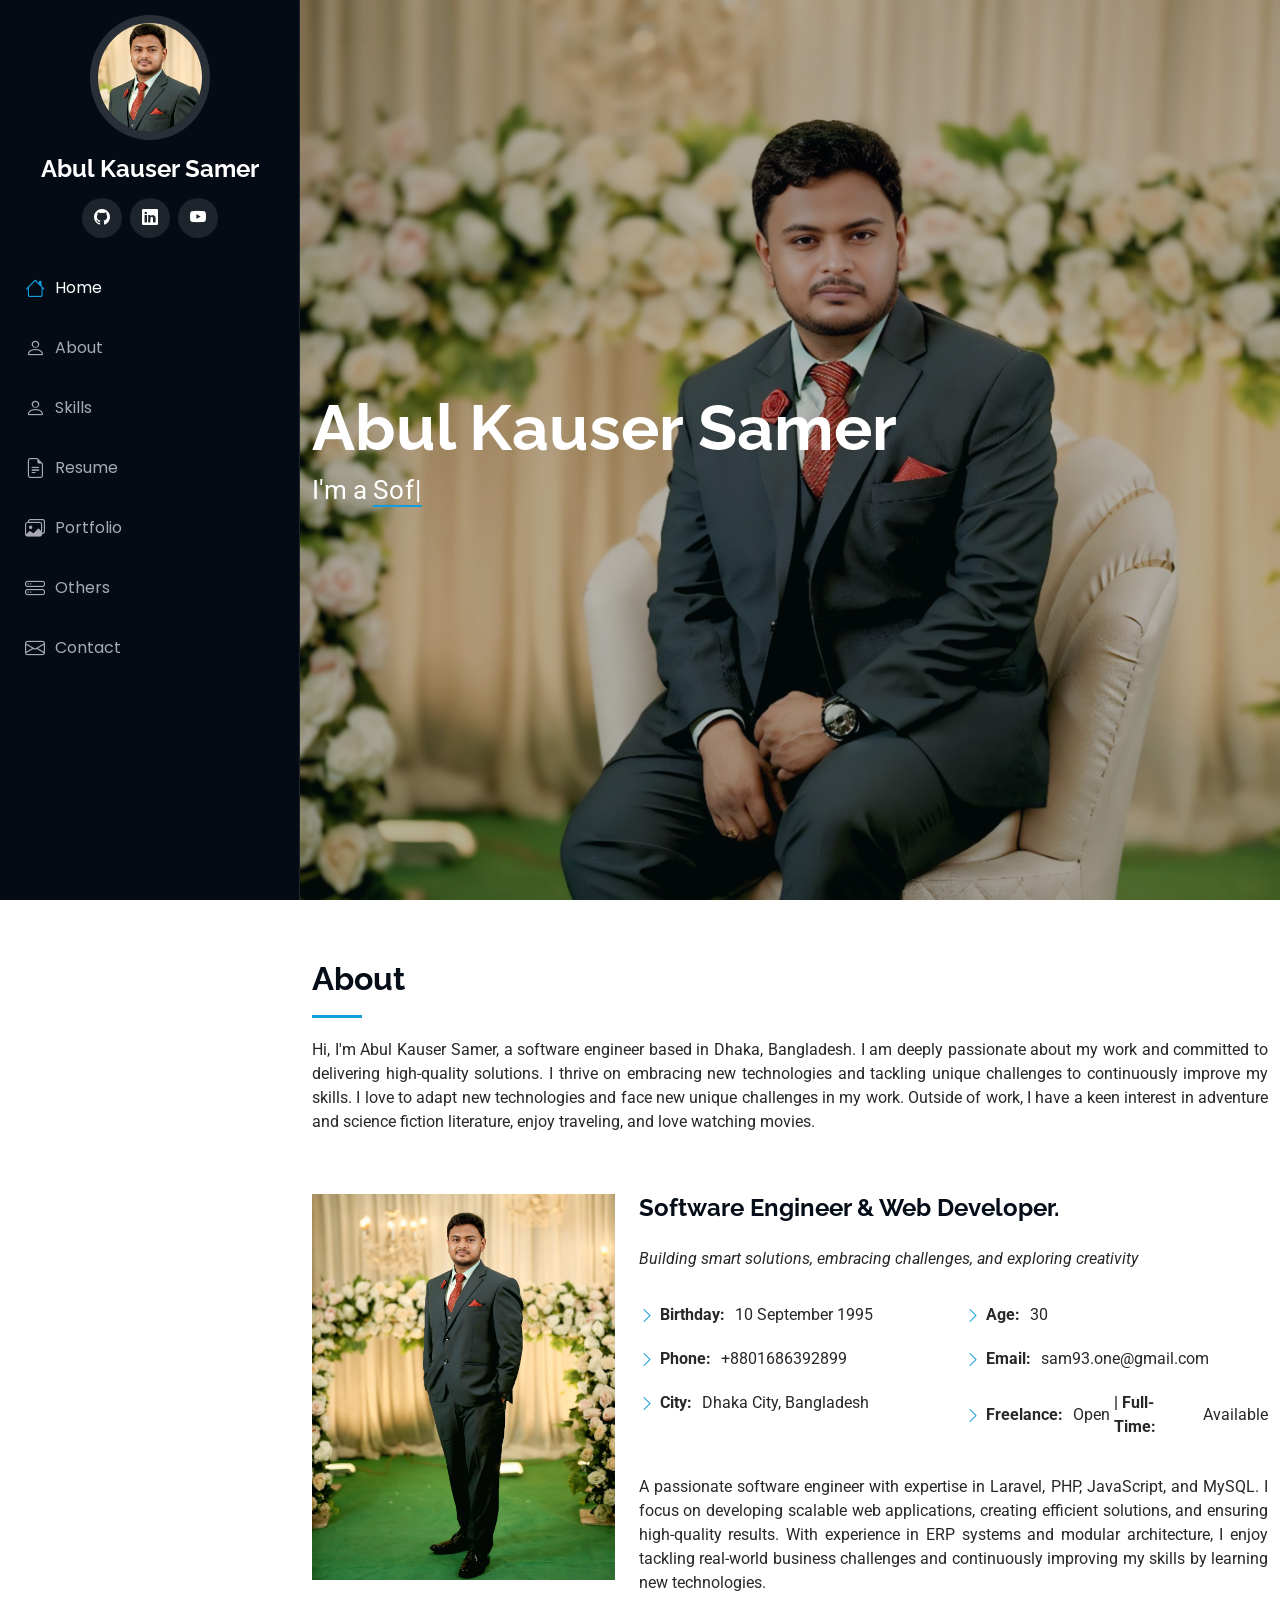
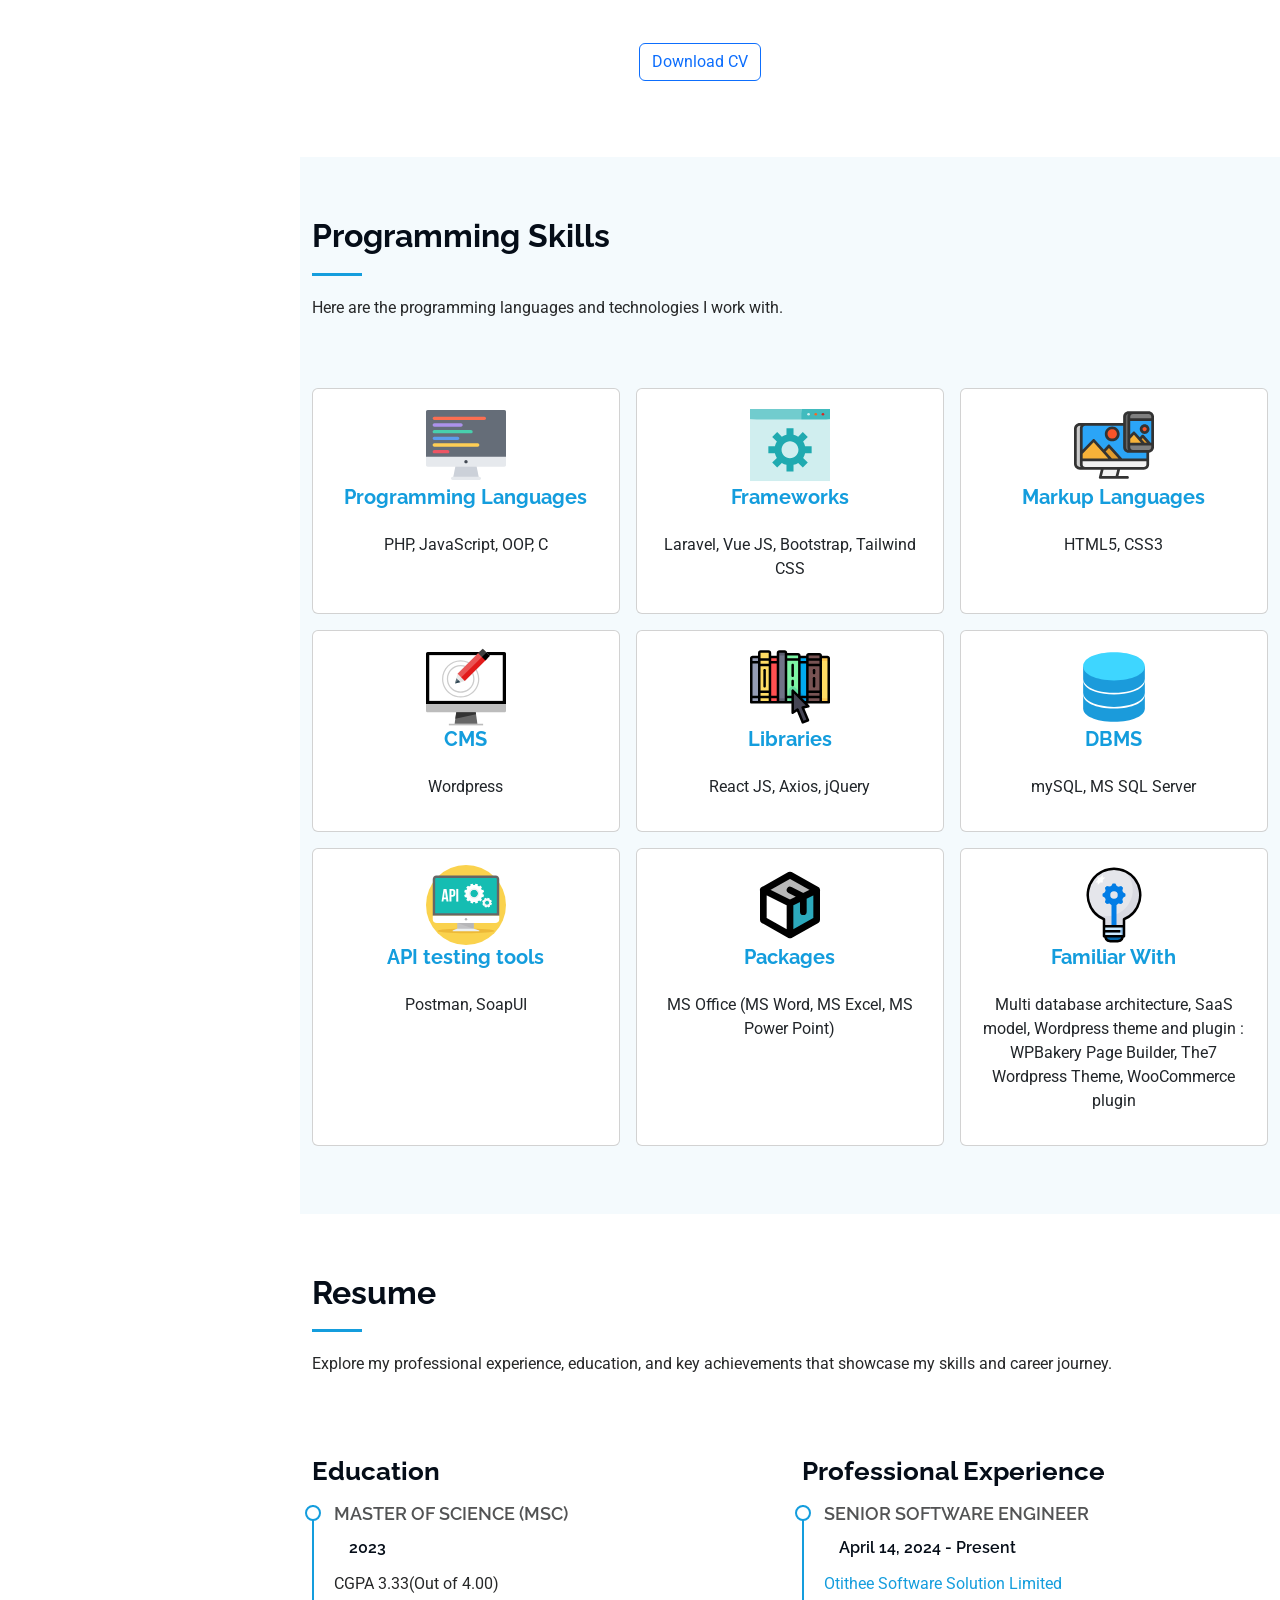
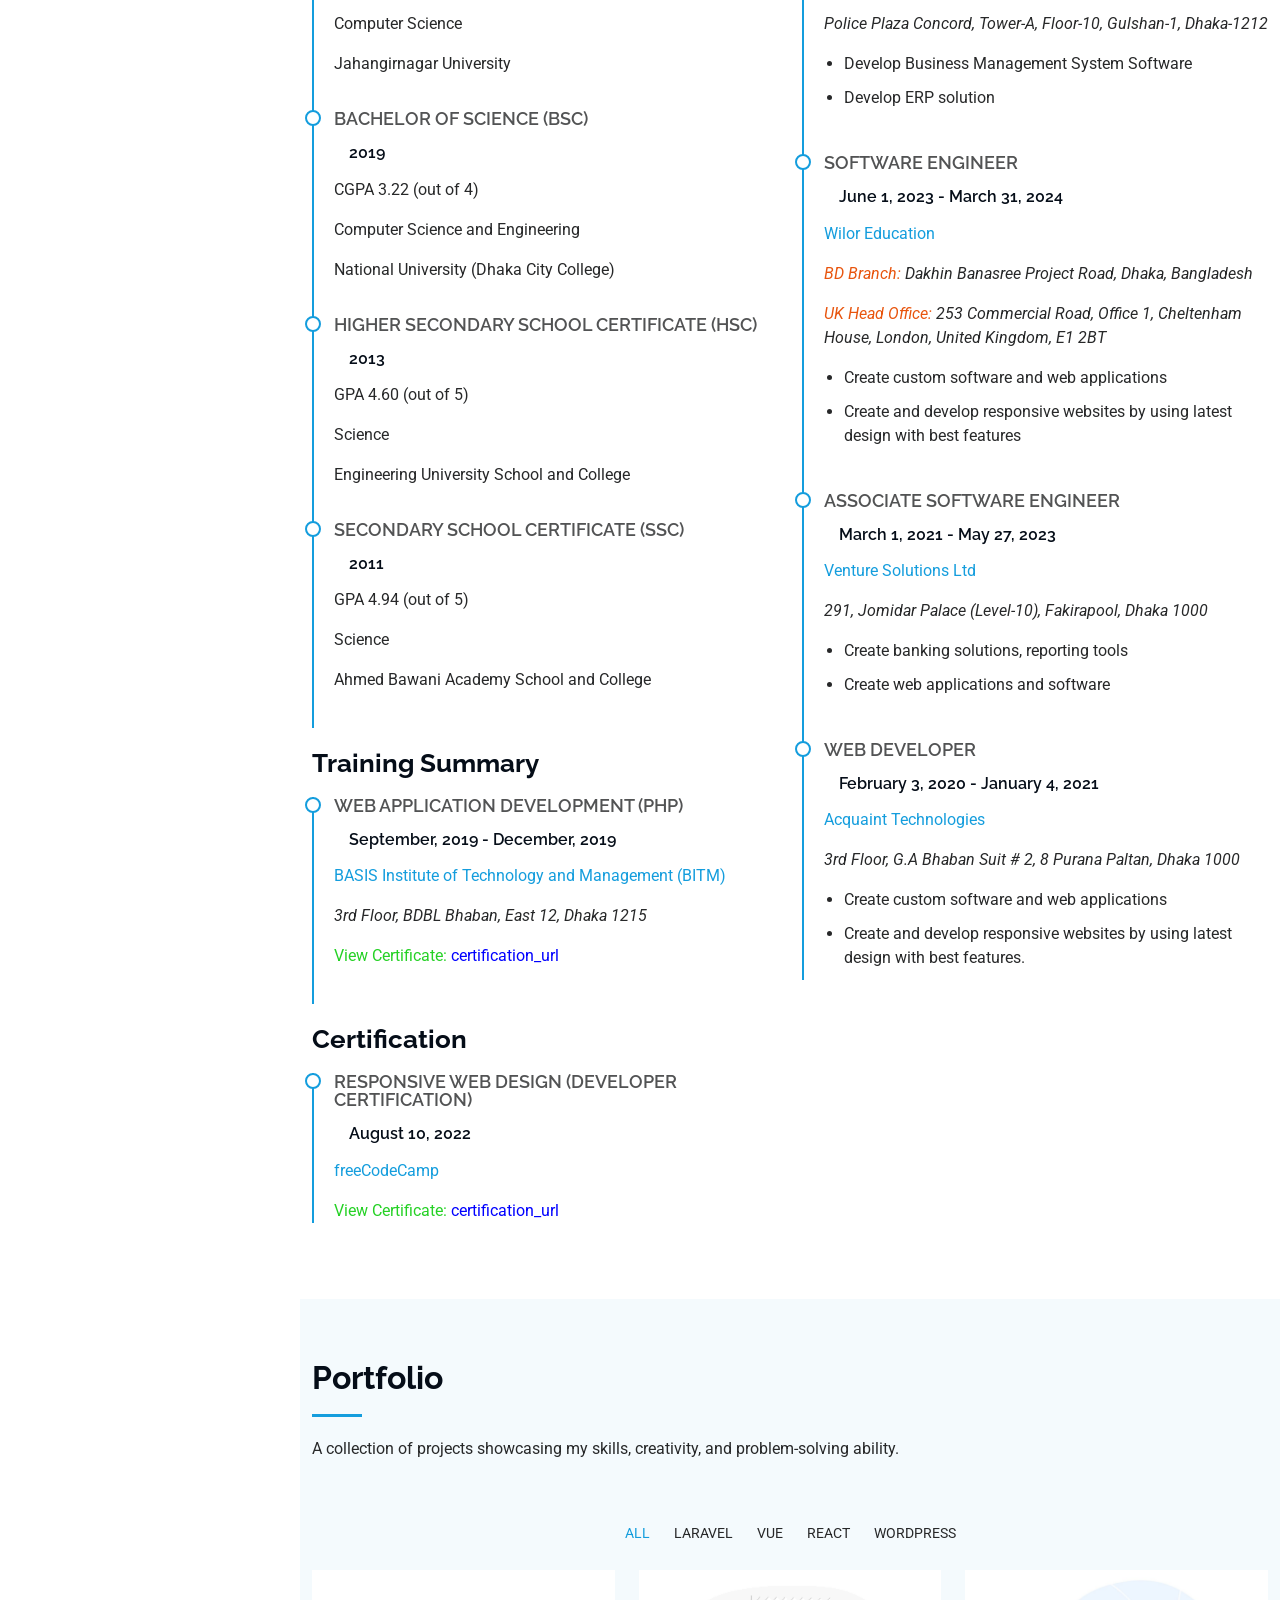
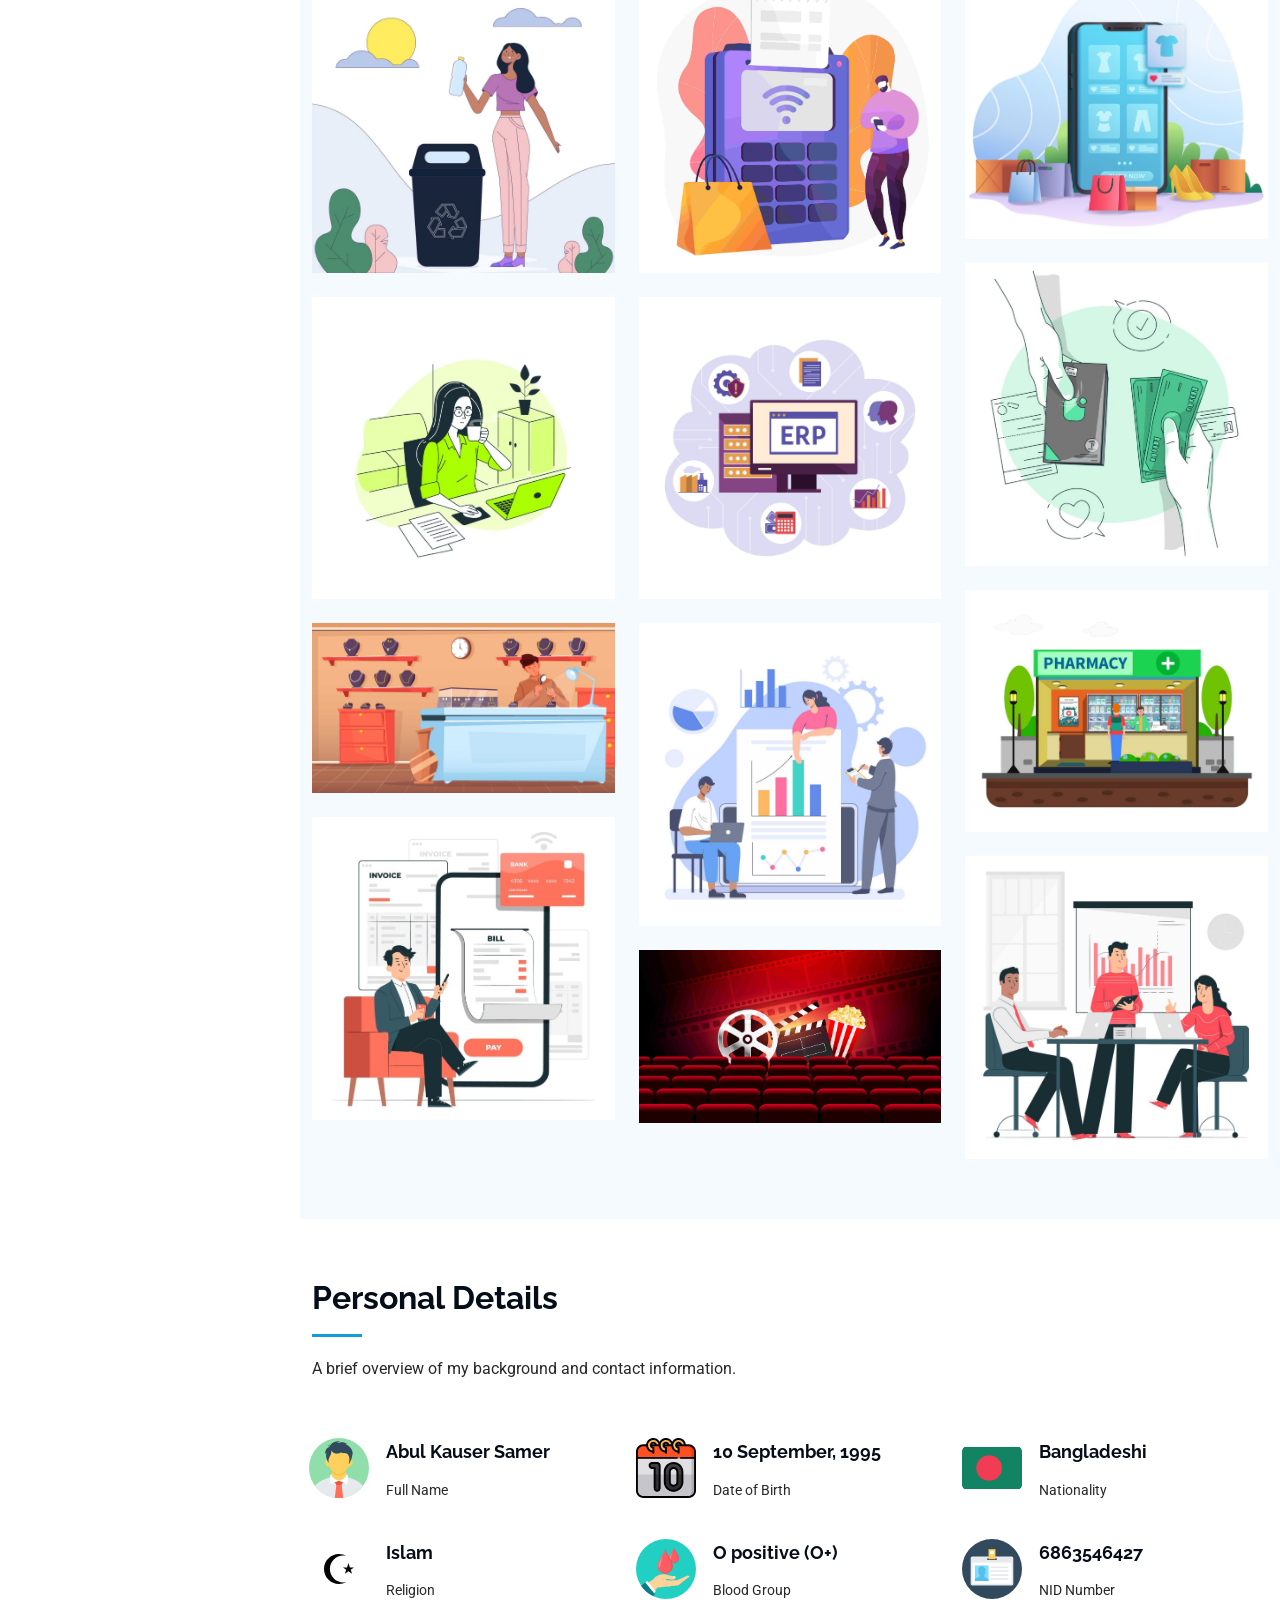
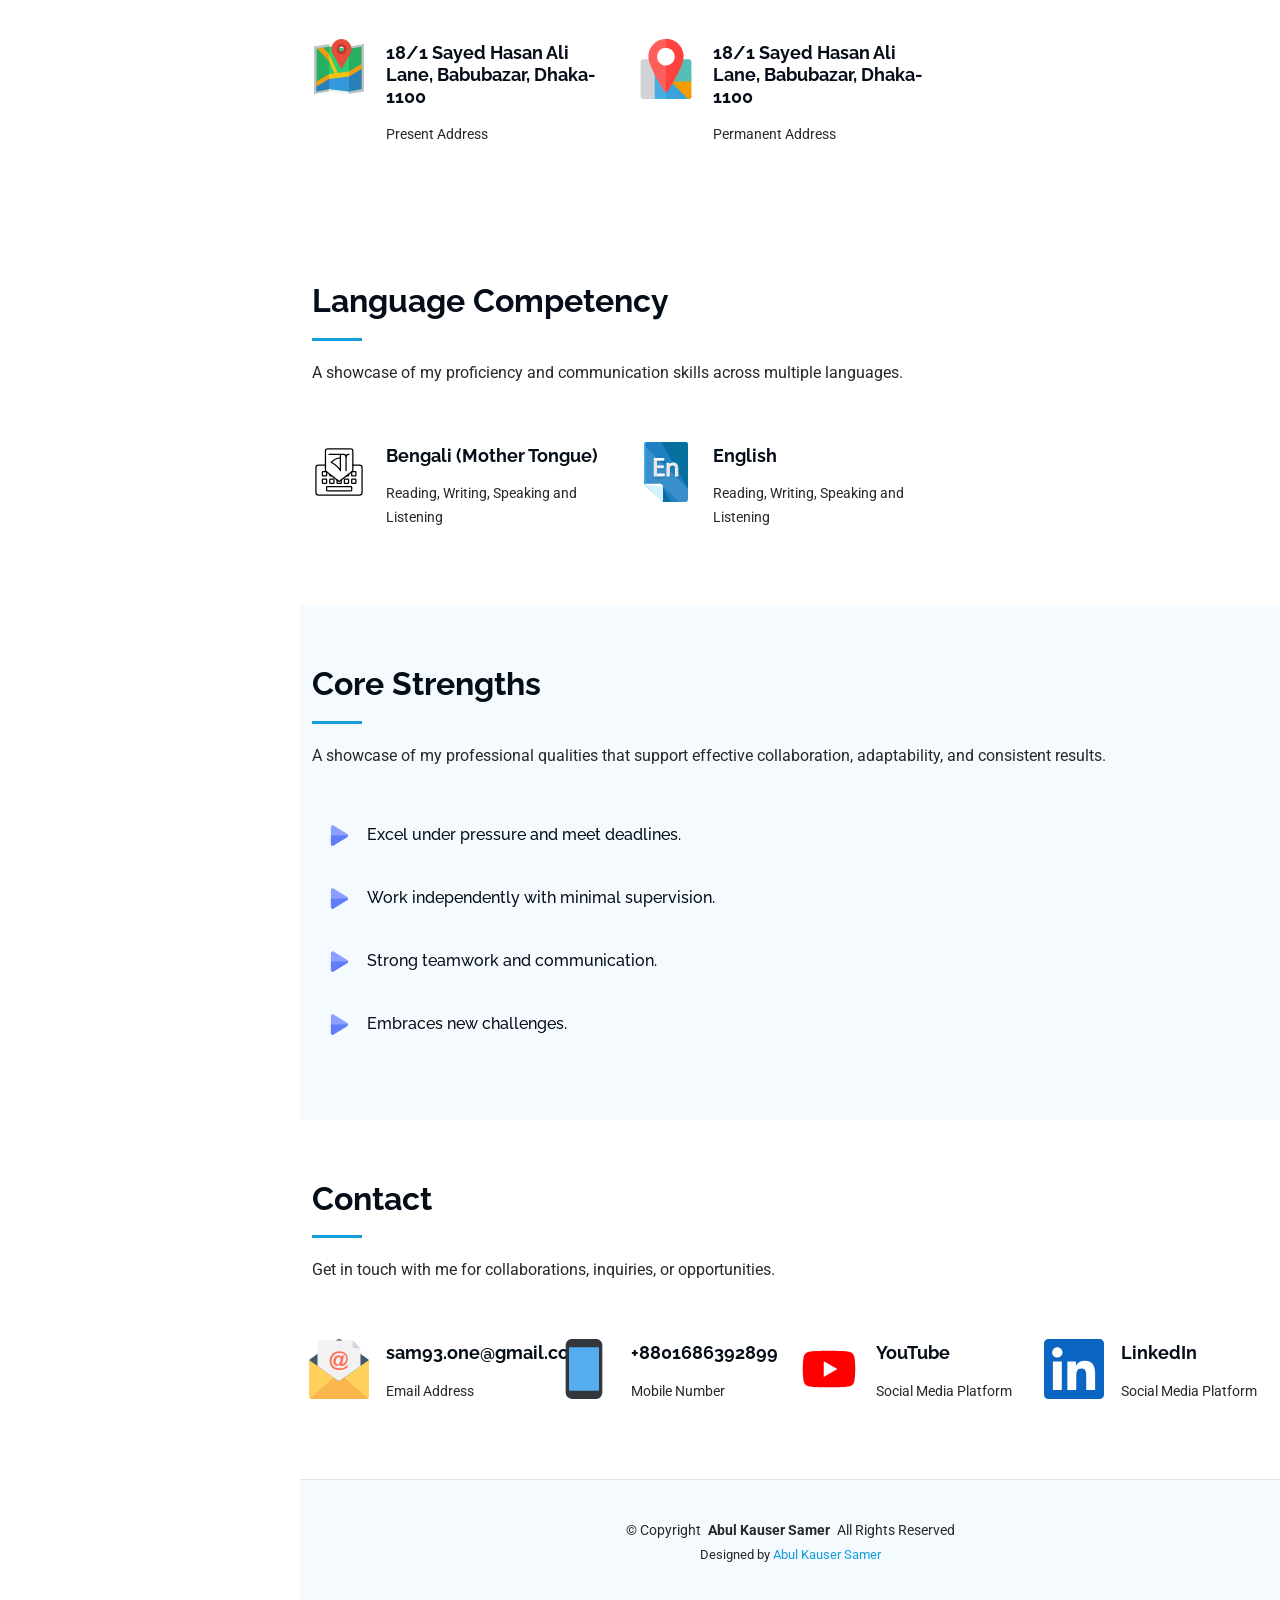
==== commit 4ec32402: "project details update" ====
--- a/index.html
+++ b/index.html
@@ -314,7 +314,7 @@
                 <h4>Responsive Web Design (Developer Certification)</h4>
                 <h5>August 10, 2022</h5>
                 <p><span style="color: #149ddd;"><a href="https://www.freecodecamp.org/">freeCodeCamp</a></span></p>
-               <p><span style="color: rgb(37, 209, 37);">View Certificate:</span> <a style ="color: blue !important;" href="https://www.freecodecamp.org/certification/abulkausersamer/responsive-web-design">certification_url</a></p>
+               <p><span style="color: rgb(37, 209, 37);">View Certificate:</span> <a style ="color: blue !important;" href="https://www.freecodecamp.org/certification/AbulKauserSamer/responsive-web-design">certification_url</a></p>
               </div><!-- Edn Resume Item -->
 
           </div>
@@ -414,7 +414,7 @@
                   <h4>Shop Management System</h4>
                   <p>A comprehensive shop management system with employee, inventory, POS, asset, document, reporting, and accounts management.</p>
                   <a href="assets/img/portfolio/shop_management.jpg" title="Shop Management System" data-gallery="portfolio-gallery-product" class="glightbox preview-link"><i class="bi bi-zoom-in"></i></a>
-                  <a href="https://shopnet.otitheeoverseas.com/" target="_blank" title="More Details" class="details-link"><i class="bi bi-link-45deg"></i></a>
+                  <a href="https://otitheeshopnet.com/" target="_blank" title="More Details" class="details-link"><i class="bi bi-link-45deg"></i></a>
                 </div>
               </div>
             </div><!-- End Portfolio Item -->
@@ -423,10 +423,12 @@
               <div class="portfolio-content h-100">
                 <img src="assets/img/portfolio/e_shop.jpg" class="img-fluid" alt="">
                 <div class="portfolio-info">
-                  <h4>E-Shop</h4>
-                  <p>An e-commerce website where users can explore products, view offers, and make purchases.</p>
+                  <h4>ShopHub</h4>
+                  <p>ShopHub is a Laravel-based e-commerce shopping cart application using Laravel’s starter kit and built-in authentication. 
+                    Users can browse products, manage a personalized cart, update quantities, and remove items. 
+                    All cart data is securely stored and linked to authenticated users in the database, demonstrating real-world e-commerce and backend development practices</p>
                   <a href="assets/img/portfolio/e_shop.jpg" title="E-Shop" data-gallery="portfolio-gallery-branding" class="glightbox preview-link"><i class="bi bi-zoom-in"></i></a>
-                  <a href="https://ecom.otitheeoverseas.com/" target="_blank" title="More Details" class="details-link"><i class="bi bi-link-45deg"></i></a>
+                  <a href="https://ecom.monojogot.com/" target="_blank" title="More Details" class="details-link"><i class="bi bi-link-45deg"></i></a>
                 </div>
               </div>
             </div><!-- End Portfolio Item -->
@@ -462,7 +464,7 @@
                   <h4>Otithee FusionERP</h4>
                   <p>Production and manufacturing ERP Solution</p>
                   <a href="assets/img/portfolio/fusion_erp.jpg" title="Otithee FusionERP" data-gallery="portfolio-gallery-product" class="glightbox preview-link"><i class="bi bi-zoom-in"></i></a>
-                  <a href="https://fusionerp.otitheeoverseas.com/" target="_blank" title="More Details" class="details-link"><i class="bi bi-link-45deg"></i></a>
+                  <a href="https://fusionerp.otitheeshopnet.com/" target="_blank" title="More Details" class="details-link"><i class="bi bi-link-45deg"></i></a>
                 </div>
               </div>
             </div><!-- End Portfolio Item -->
@@ -474,7 +476,7 @@
                   <h4>Otithee Pharma</h4>
                   <p>Pharmacy Shop Management System</p>
                   <a href="assets/img/portfolio/pharma.jpg" title="Otithee Pharma" data-gallery="portfolio-gallery-product" class="glightbox preview-link"><i class="bi bi-zoom-in"></i></a>
-                  <a href="https://pharma.otitheeoverseas.com/" target="_blank" title="More Details" class="details-link"><i class="bi bi-link-45deg"></i></a>
+                  <a href="https://otitheepharma.otitheeshopnet.com/" target="_blank" title="More Details" class="details-link"><i class="bi bi-link-45deg"></i></a>
                 </div>
               </div>
             </div><!-- End Portfolio Item -->
@@ -534,7 +536,7 @@
                   <h4>Movie Hub</h4>
                   <p>Discover the latest and trending movies, and search for your favorites instantly.</p>
                   <a href="assets/img/portfolio/movie_portal.jpg" title="Movie Hub" data-gallery="portfolio-gallery-product" class="glightbox preview-link"><i class="bi bi-zoom-in"></i></a>
-                  <a href="https://mymovie.otitheeoverseas.com/" target="_blank" title="More Details" class="details-link"><i class="bi bi-link-45deg"></i></a>
+                  <a href="https://mymovie.otitheeshopnet.com/" target="_blank" title="More Details" class="details-link"><i class="bi bi-link-45deg"></i></a>
                 </div>
               </div>
             </div><!-- End Portfolio Item -->
@@ -798,4 +800,4 @@
 
 </body>
 
-</html>
+</html>
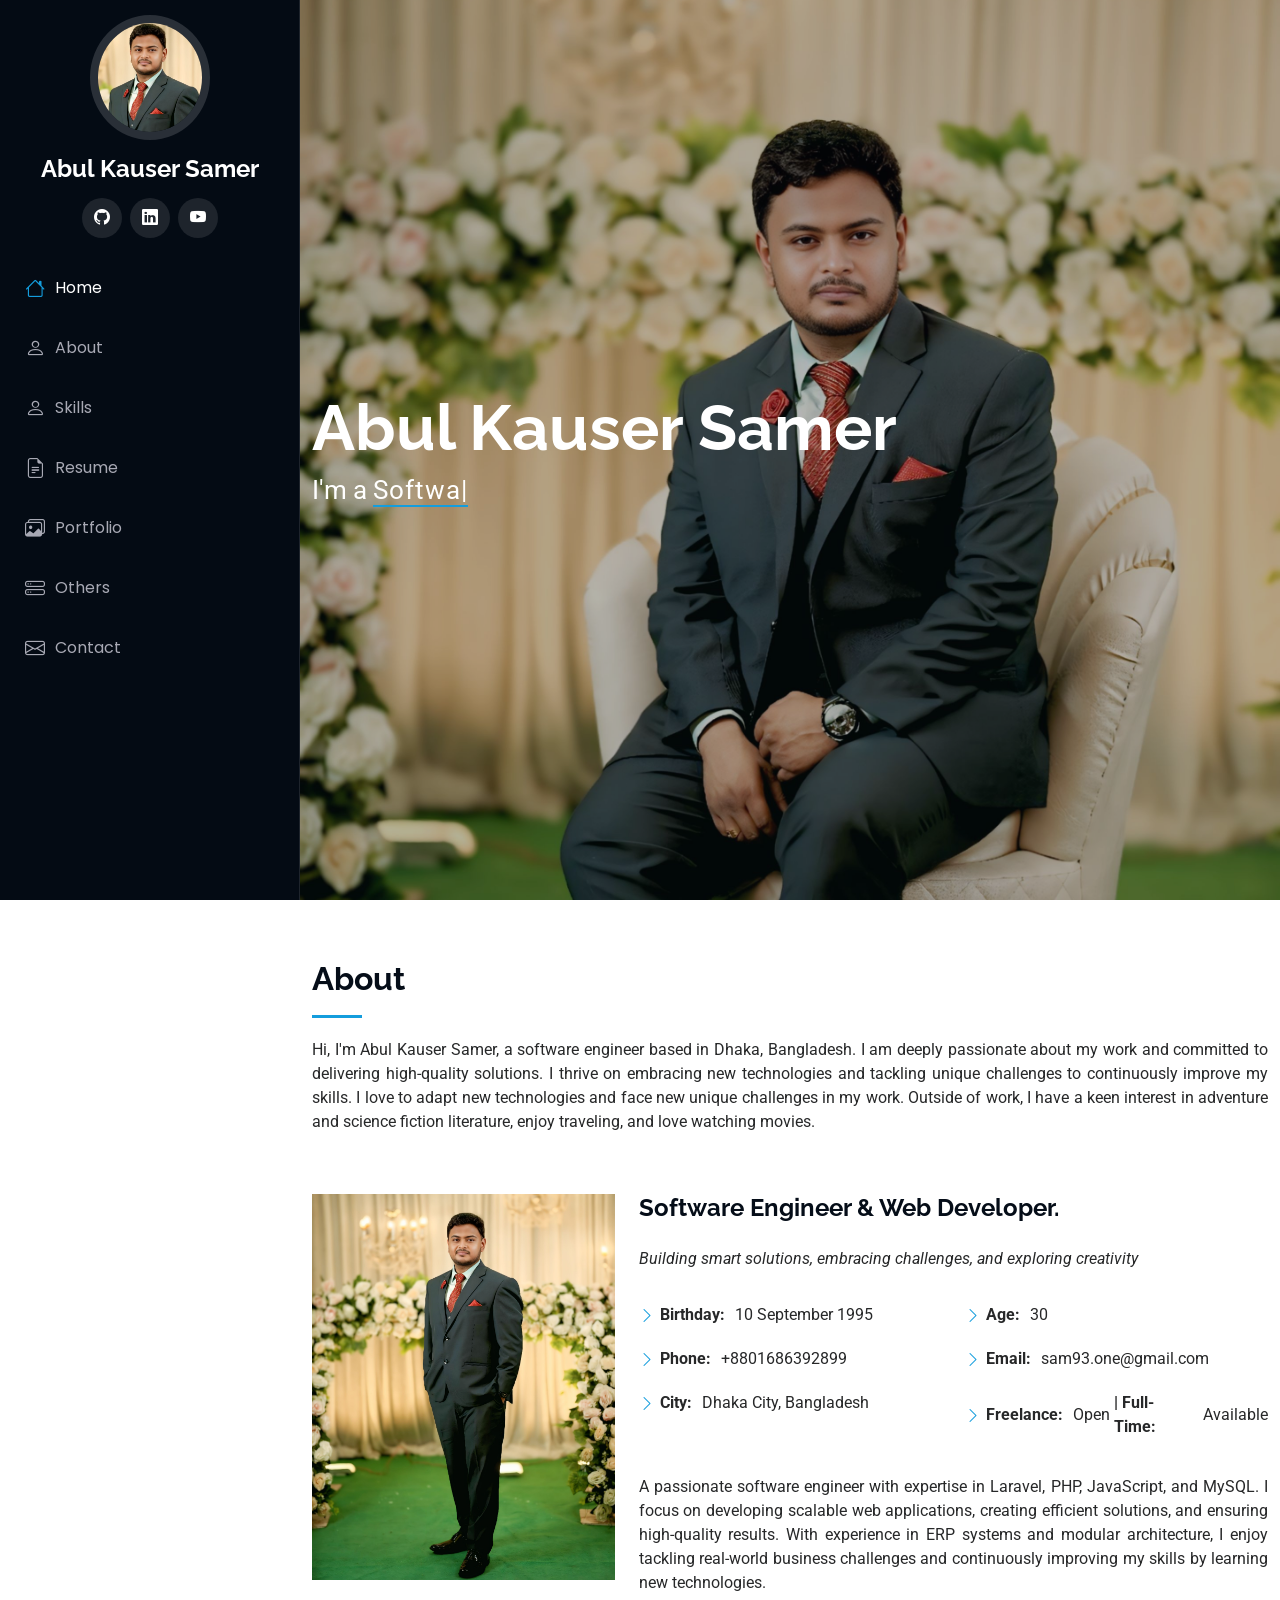
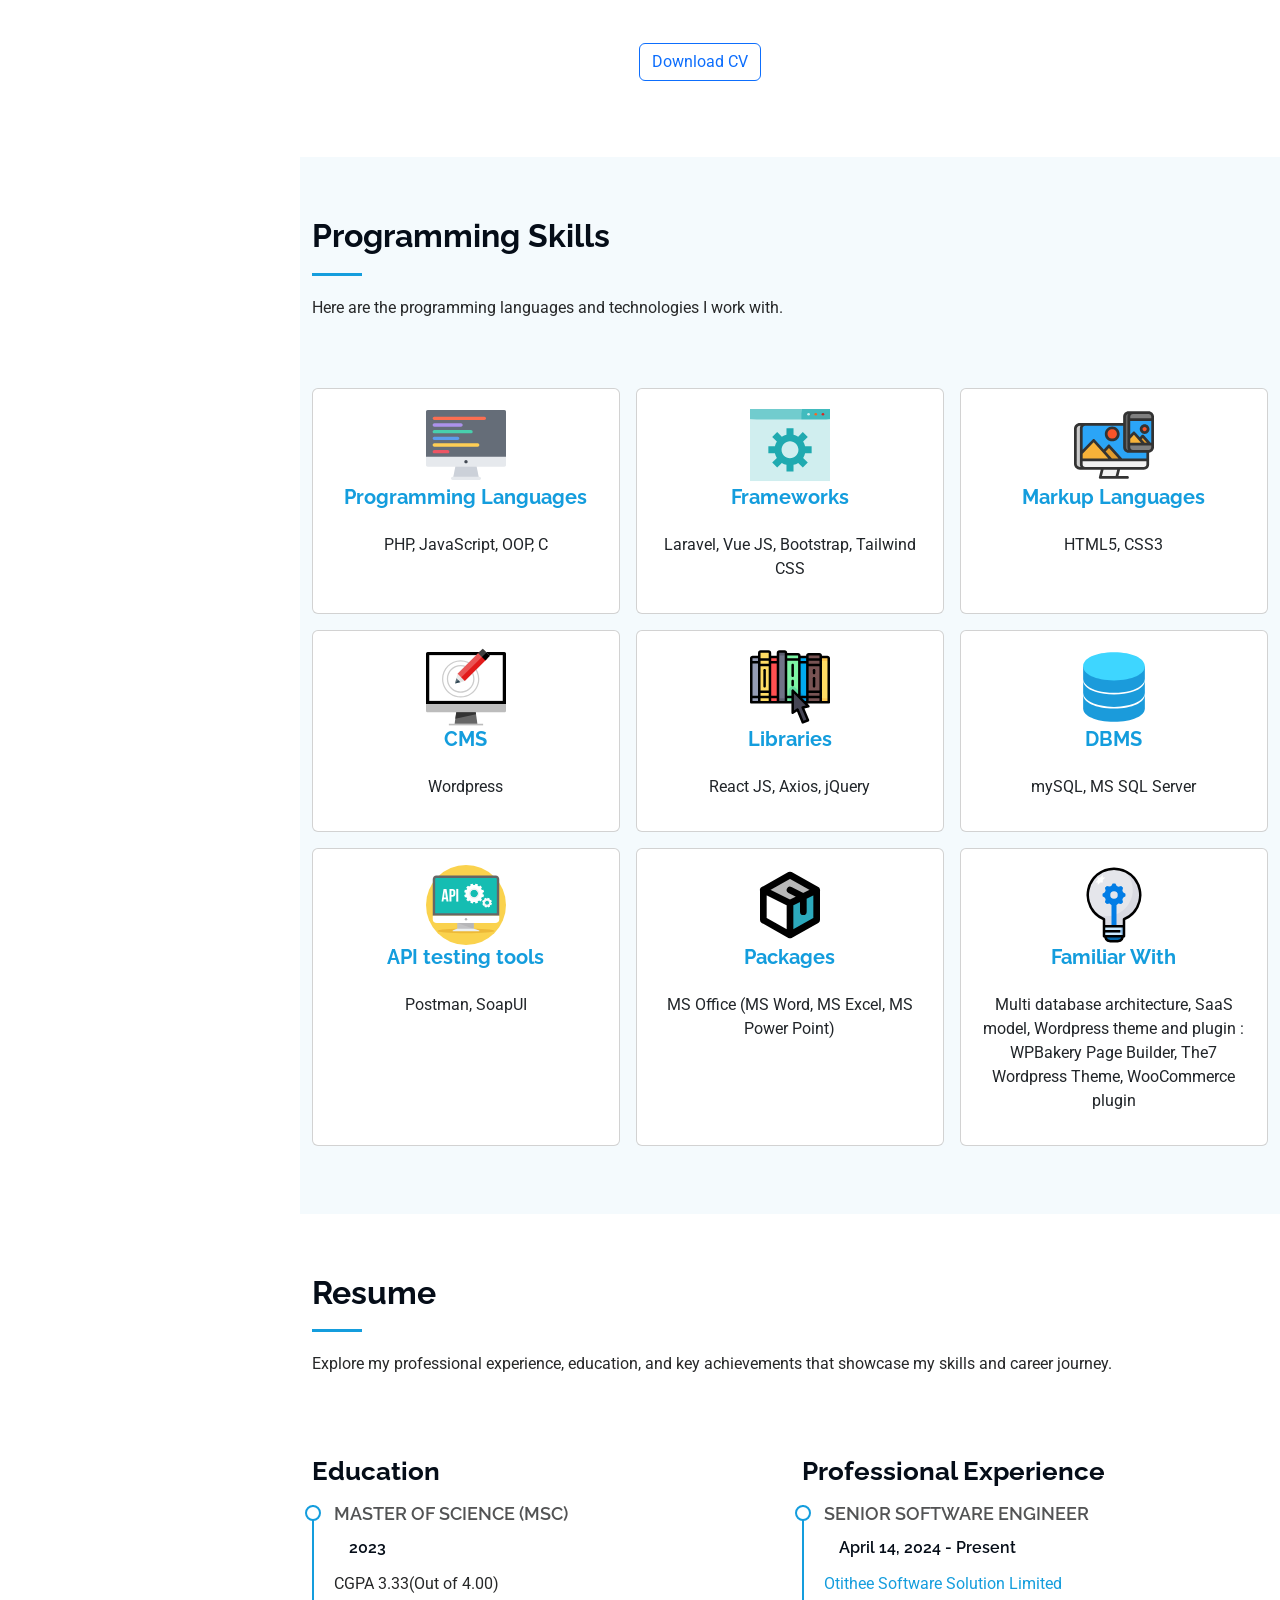
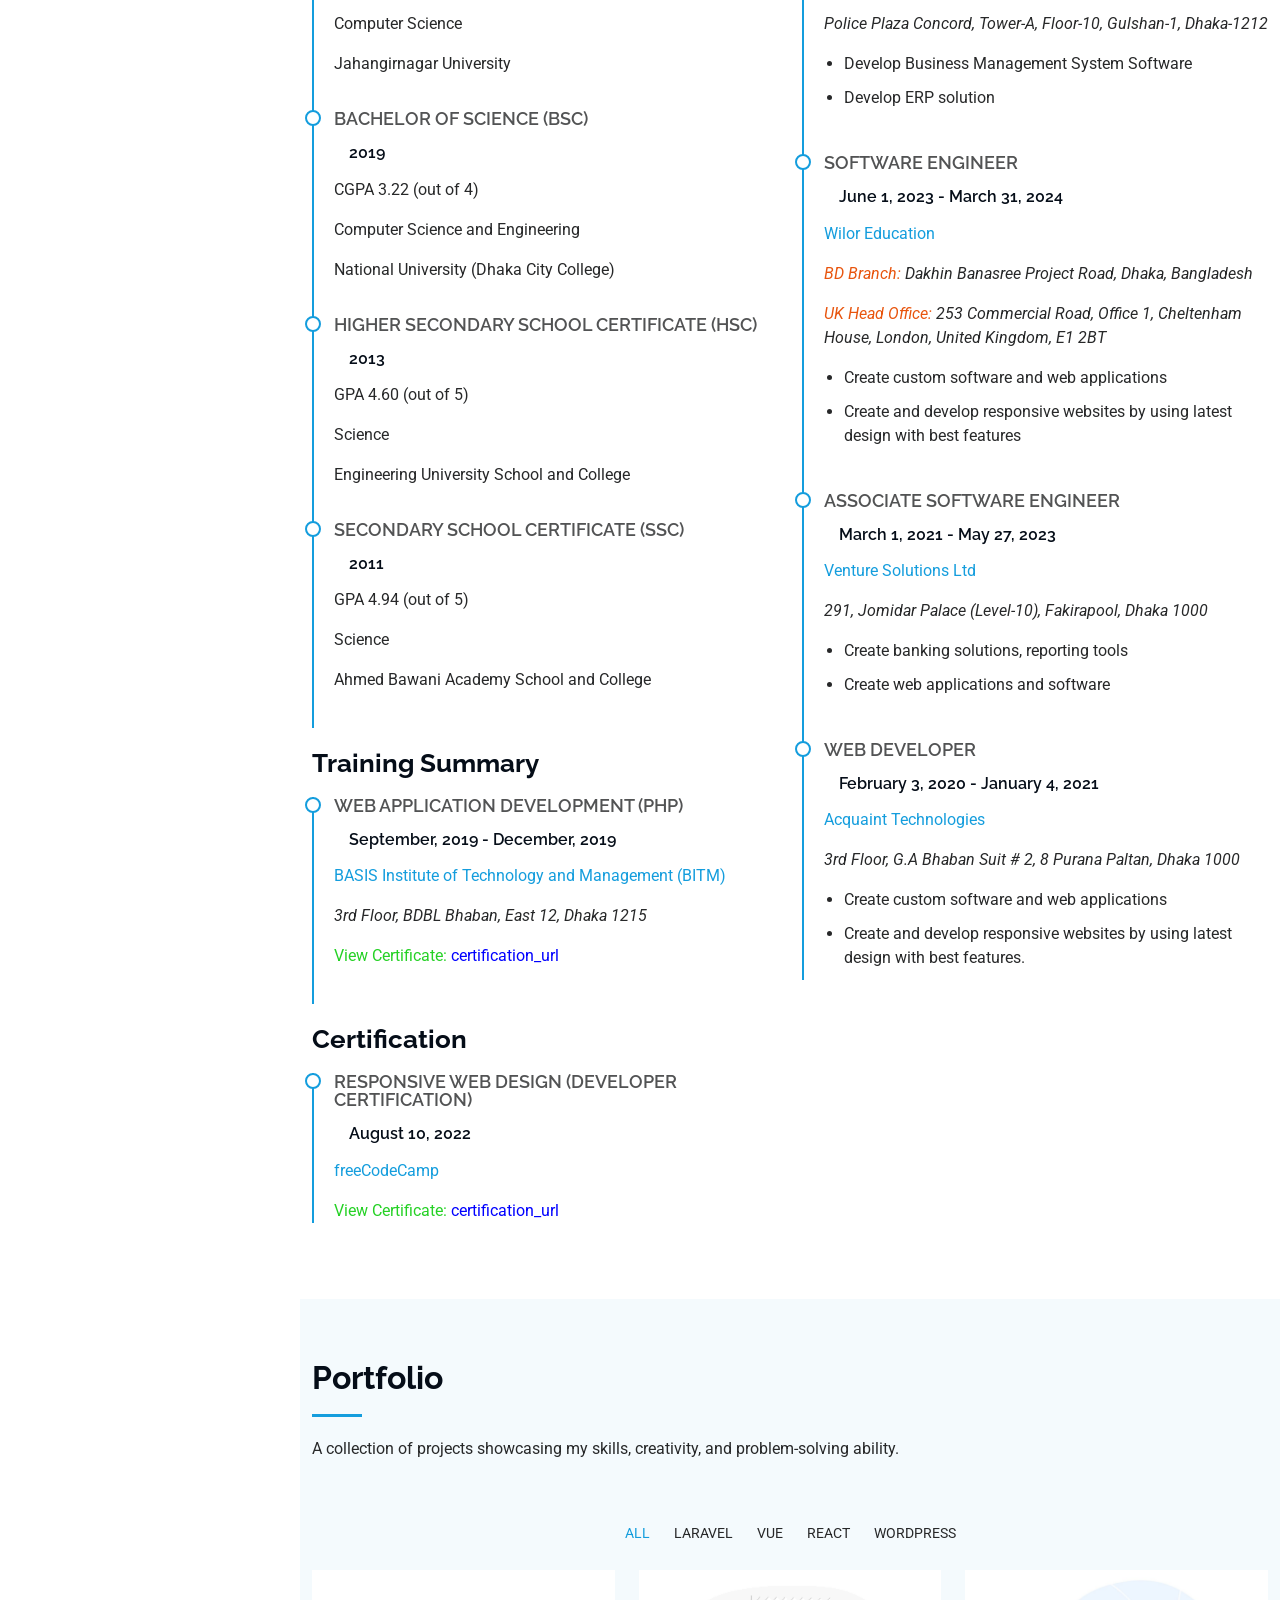
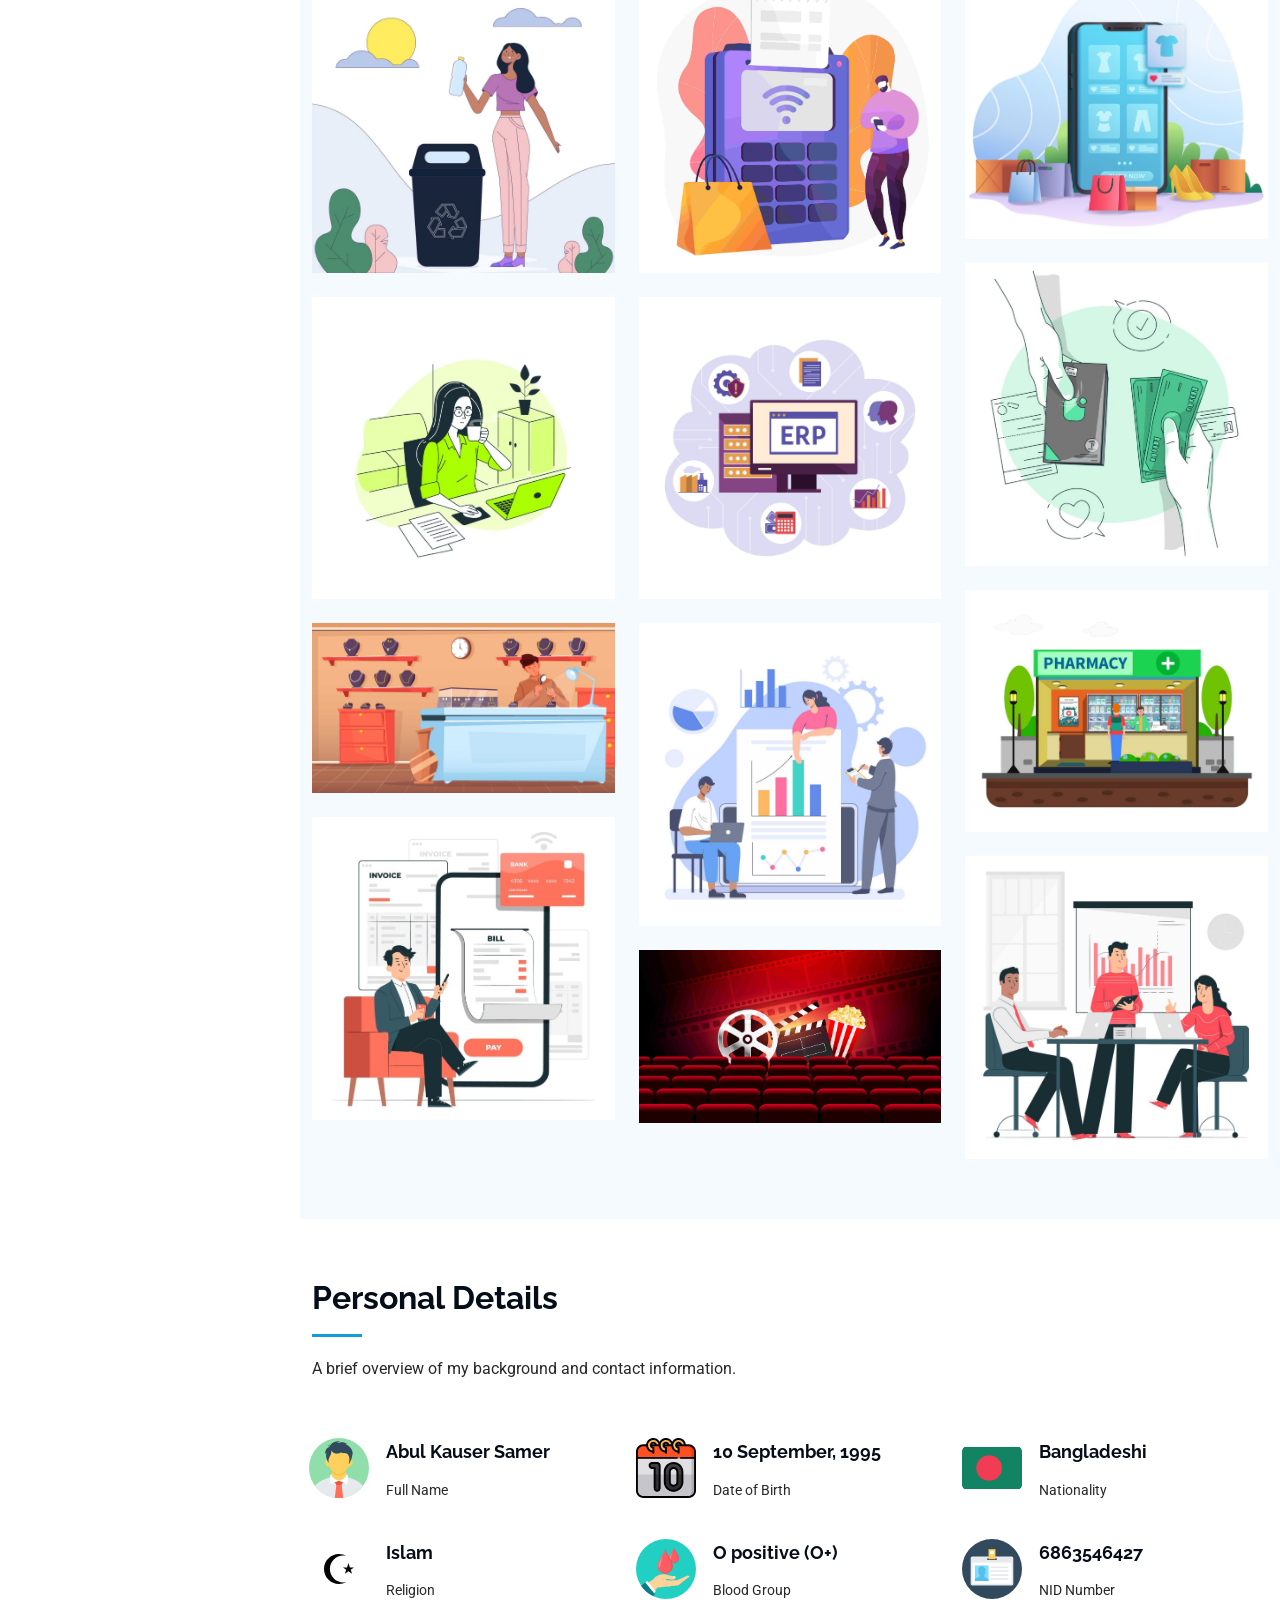
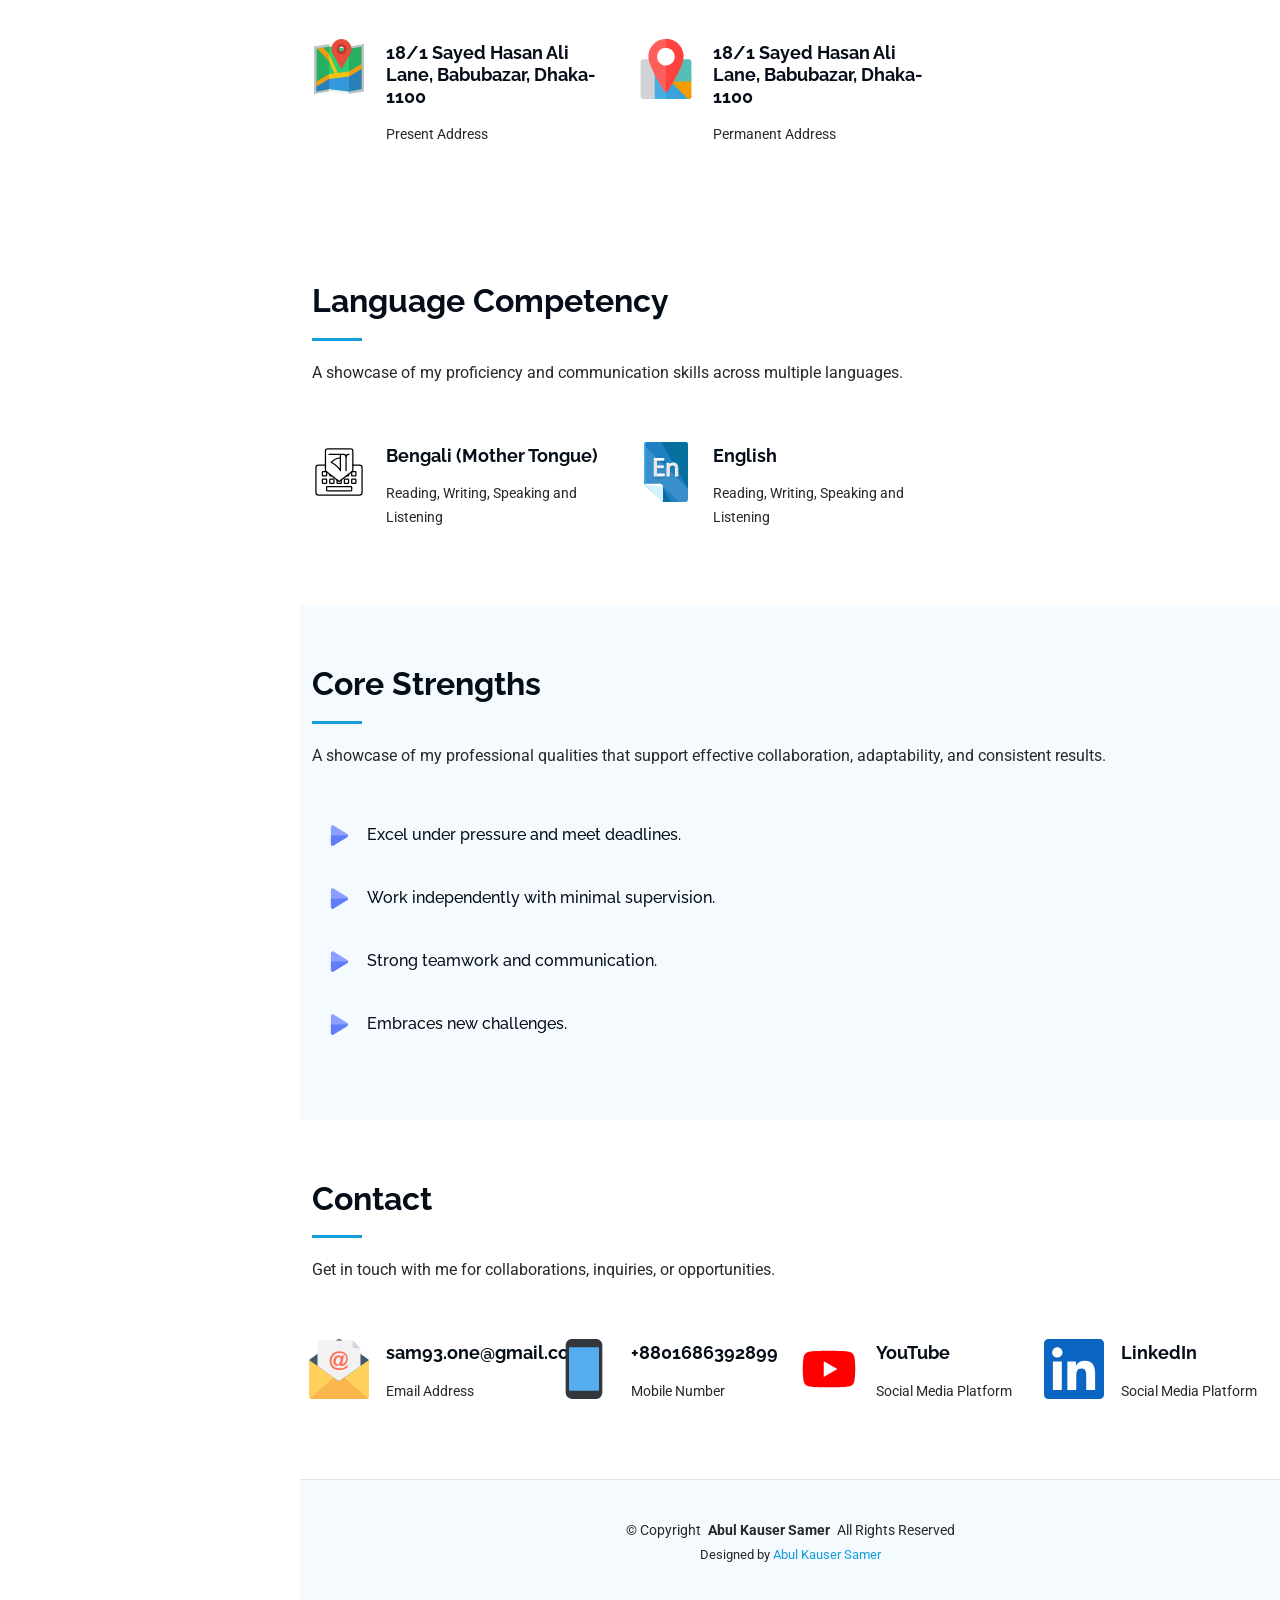
==== commit 1bce4e7d: "details update" ====
--- a/index.html
+++ b/index.html
@@ -414,7 +414,7 @@
                   <h4>Shop Management System</h4>
                   <p>A comprehensive shop management system with employee, inventory, POS, asset, document, reporting, and accounts management.</p>
                   <a href="assets/img/portfolio/shop_management.jpg" title="Shop Management System" data-gallery="portfolio-gallery-product" class="glightbox preview-link"><i class="bi bi-zoom-in"></i></a>
-                  <a href="https://otitheeshopnet.com/" target="_blank" title="More Details" class="details-link"><i class="bi bi-link-45deg"></i></a>
+                  <a href="#" target="_blank" title="More Details" class="details-link"><i class="bi bi-link-45deg"></i></a>
                 </div>
               </div>
             </div><!-- End Portfolio Item -->
@@ -424,9 +424,7 @@
                 <img src="assets/img/portfolio/e_shop.jpg" class="img-fluid" alt="">
                 <div class="portfolio-info">
                   <h4>ShopHub</h4>
-                  <p>ShopHub is a Laravel-based e-commerce shopping cart application using Laravel’s starter kit and built-in authentication. 
-                    Users can browse products, manage a personalized cart, update quantities, and remove items. 
-                    All cart data is securely stored and linked to authenticated users in the database, demonstrating real-world e-commerce and backend development practices</p>
+                  <p>ShopHub – Laravel e-commerce app with secure user carts, product browsing, and order management.</p>
                   <a href="assets/img/portfolio/e_shop.jpg" title="E-Shop" data-gallery="portfolio-gallery-branding" class="glightbox preview-link"><i class="bi bi-zoom-in"></i></a>
                   <a href="https://ecom.monojogot.com/" target="_blank" title="More Details" class="details-link"><i class="bi bi-link-45deg"></i></a>
                 </div>
@@ -464,7 +462,7 @@
                   <h4>Otithee FusionERP</h4>
                   <p>Production and manufacturing ERP Solution</p>
                   <a href="assets/img/portfolio/fusion_erp.jpg" title="Otithee FusionERP" data-gallery="portfolio-gallery-product" class="glightbox preview-link"><i class="bi bi-zoom-in"></i></a>
-                  <a href="https://fusionerp.otitheeshopnet.com/" target="_blank" title="More Details" class="details-link"><i class="bi bi-link-45deg"></i></a>
+                  <a href="#" target="_blank" title="More Details" class="details-link"><i class="bi bi-link-45deg"></i></a>
                 </div>
               </div>
             </div><!-- End Portfolio Item -->
@@ -476,7 +474,7 @@
                   <h4>Otithee Pharma</h4>
                   <p>Pharmacy Shop Management System</p>
                   <a href="assets/img/portfolio/pharma.jpg" title="Otithee Pharma" data-gallery="portfolio-gallery-product" class="glightbox preview-link"><i class="bi bi-zoom-in"></i></a>
-                  <a href="https://otitheepharma.otitheeshopnet.com/" target="_blank" title="More Details" class="details-link"><i class="bi bi-link-45deg"></i></a>
+                  <a href="#" target="_blank" title="More Details" class="details-link"><i class="bi bi-link-45deg"></i></a>
                 </div>
               </div>
             </div><!-- End Portfolio Item -->
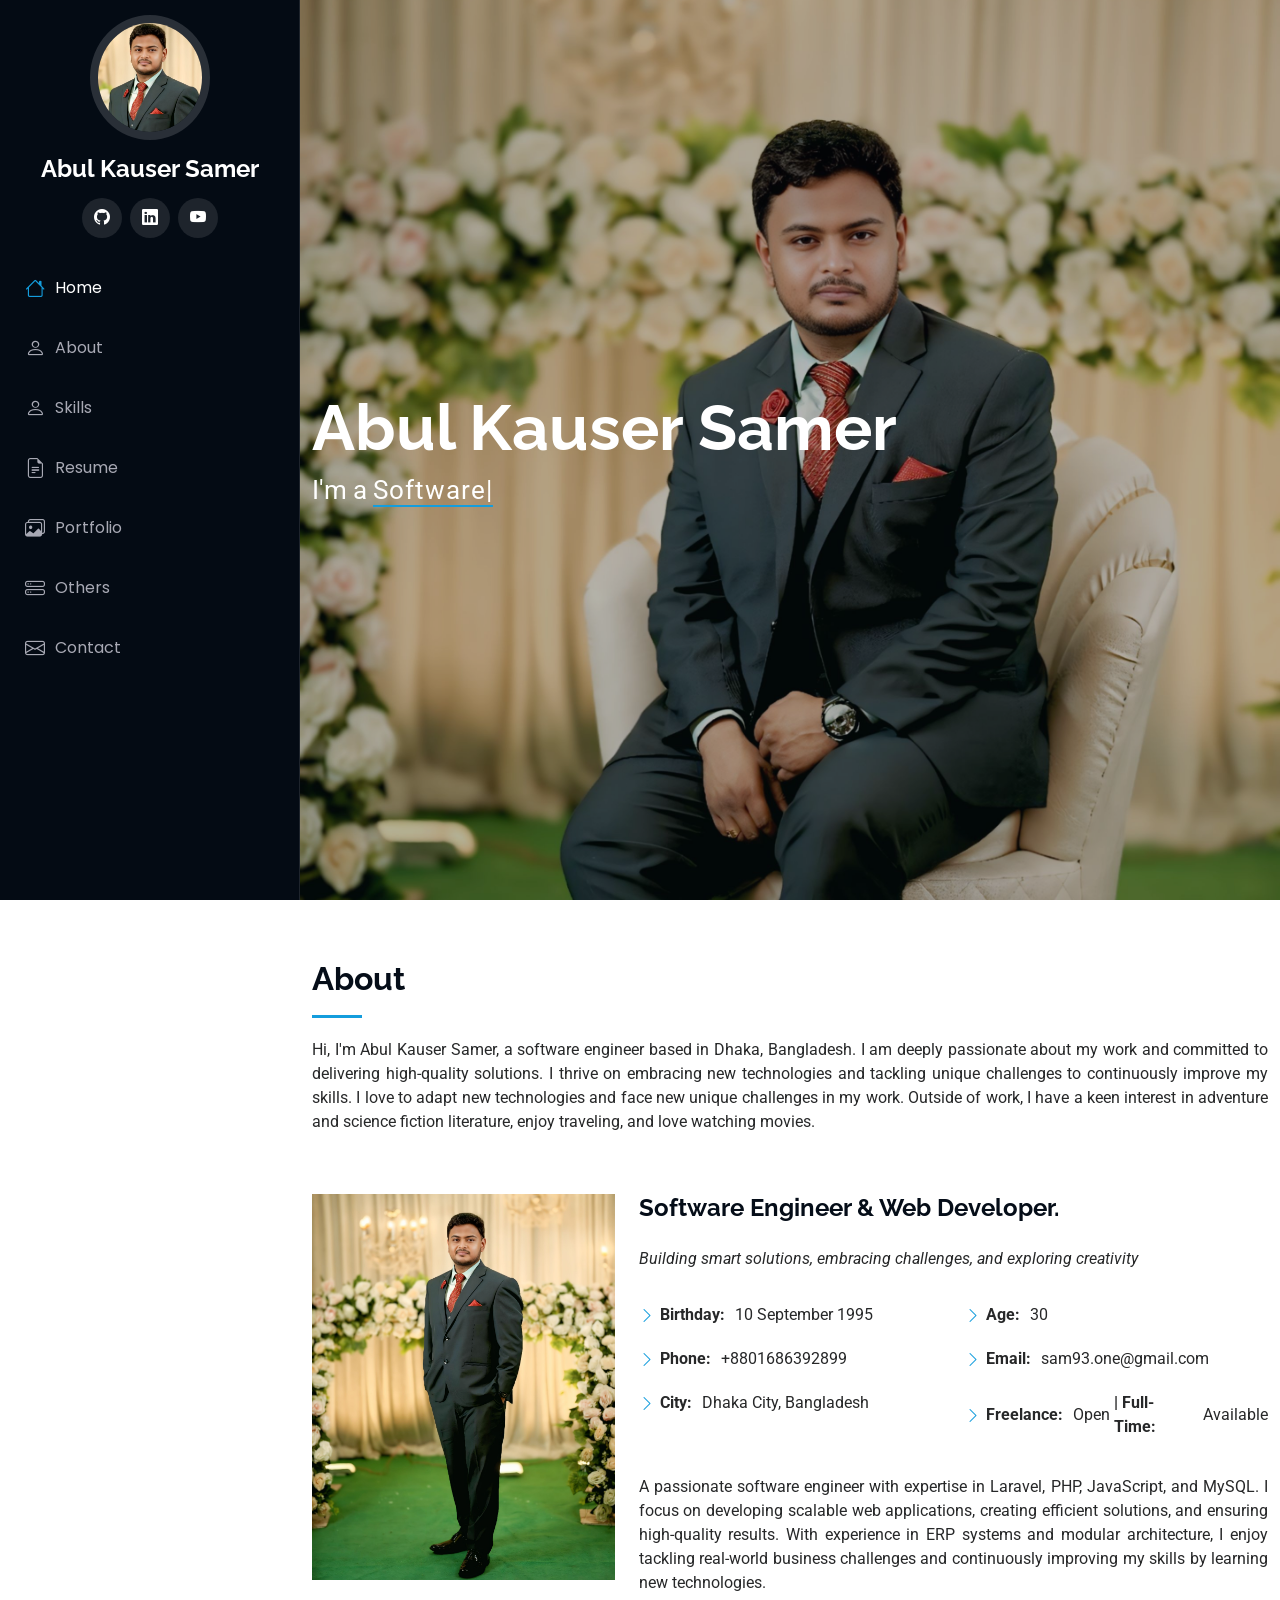
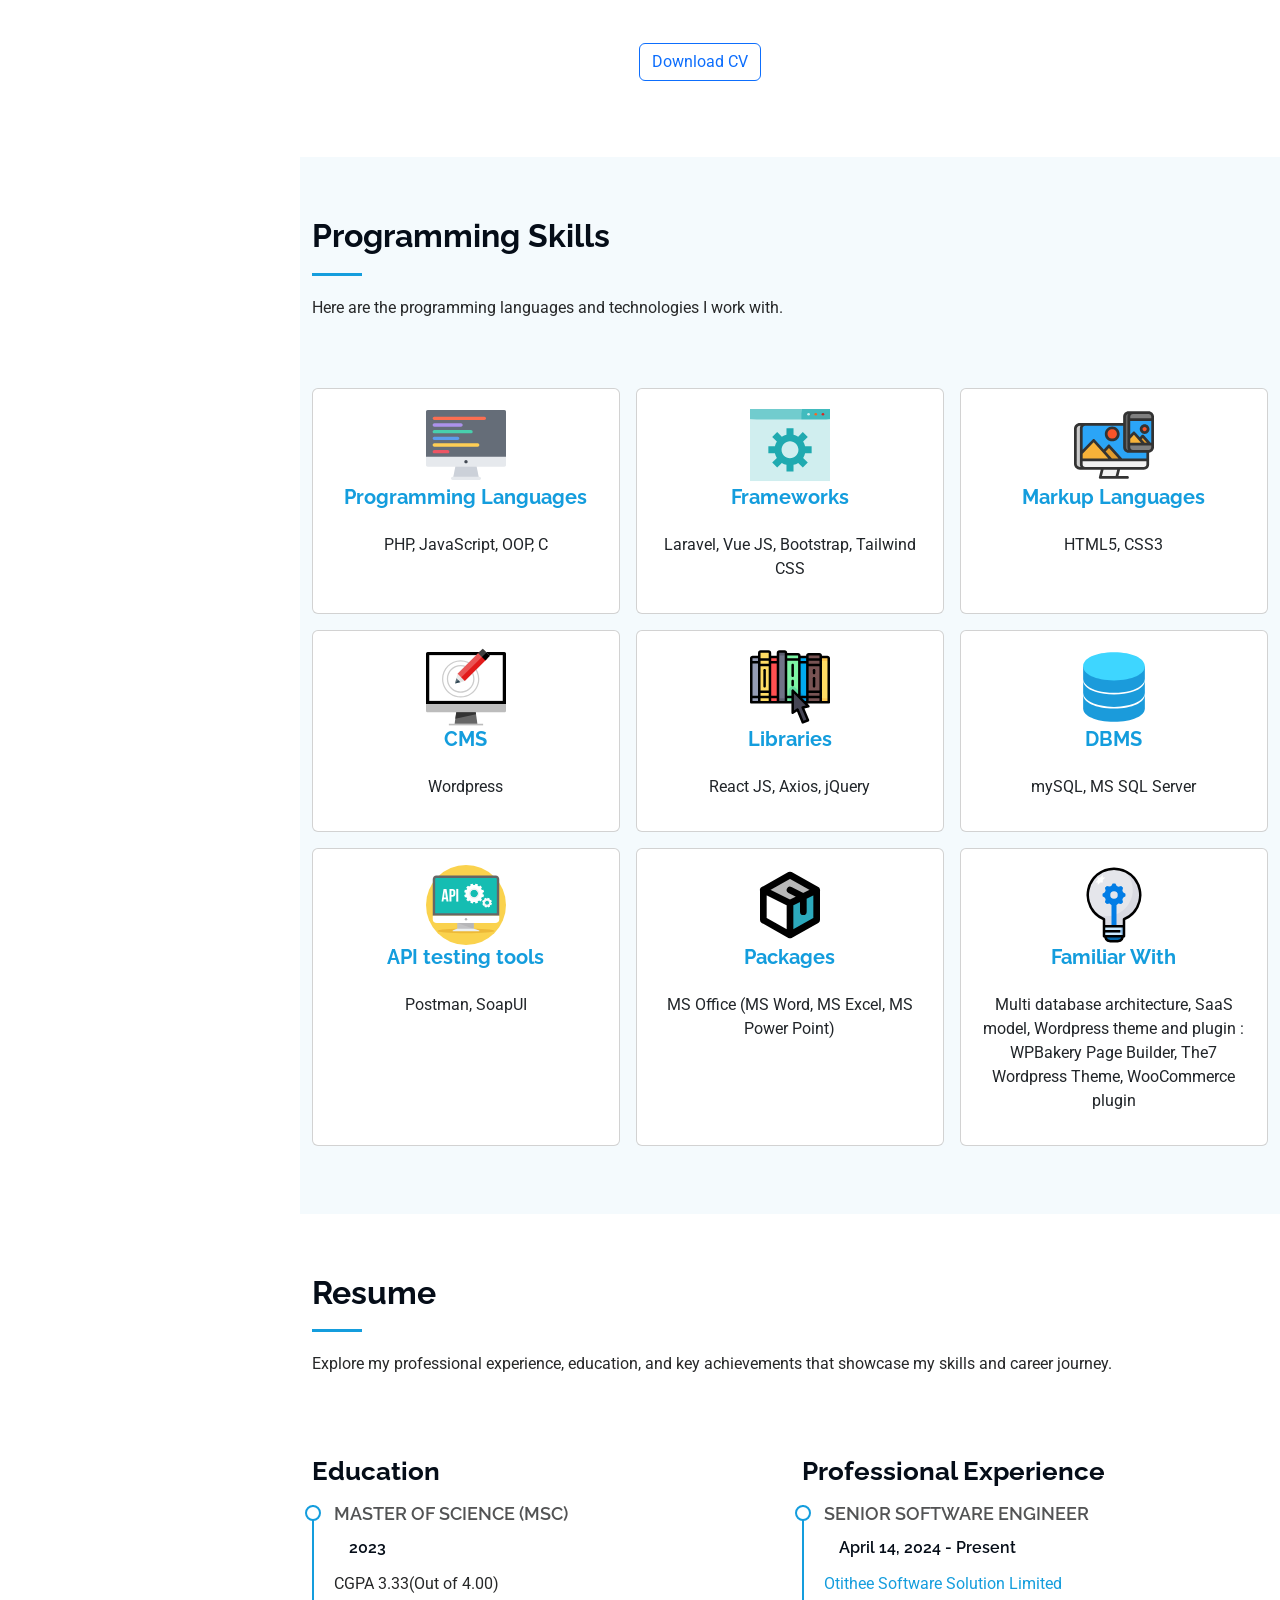
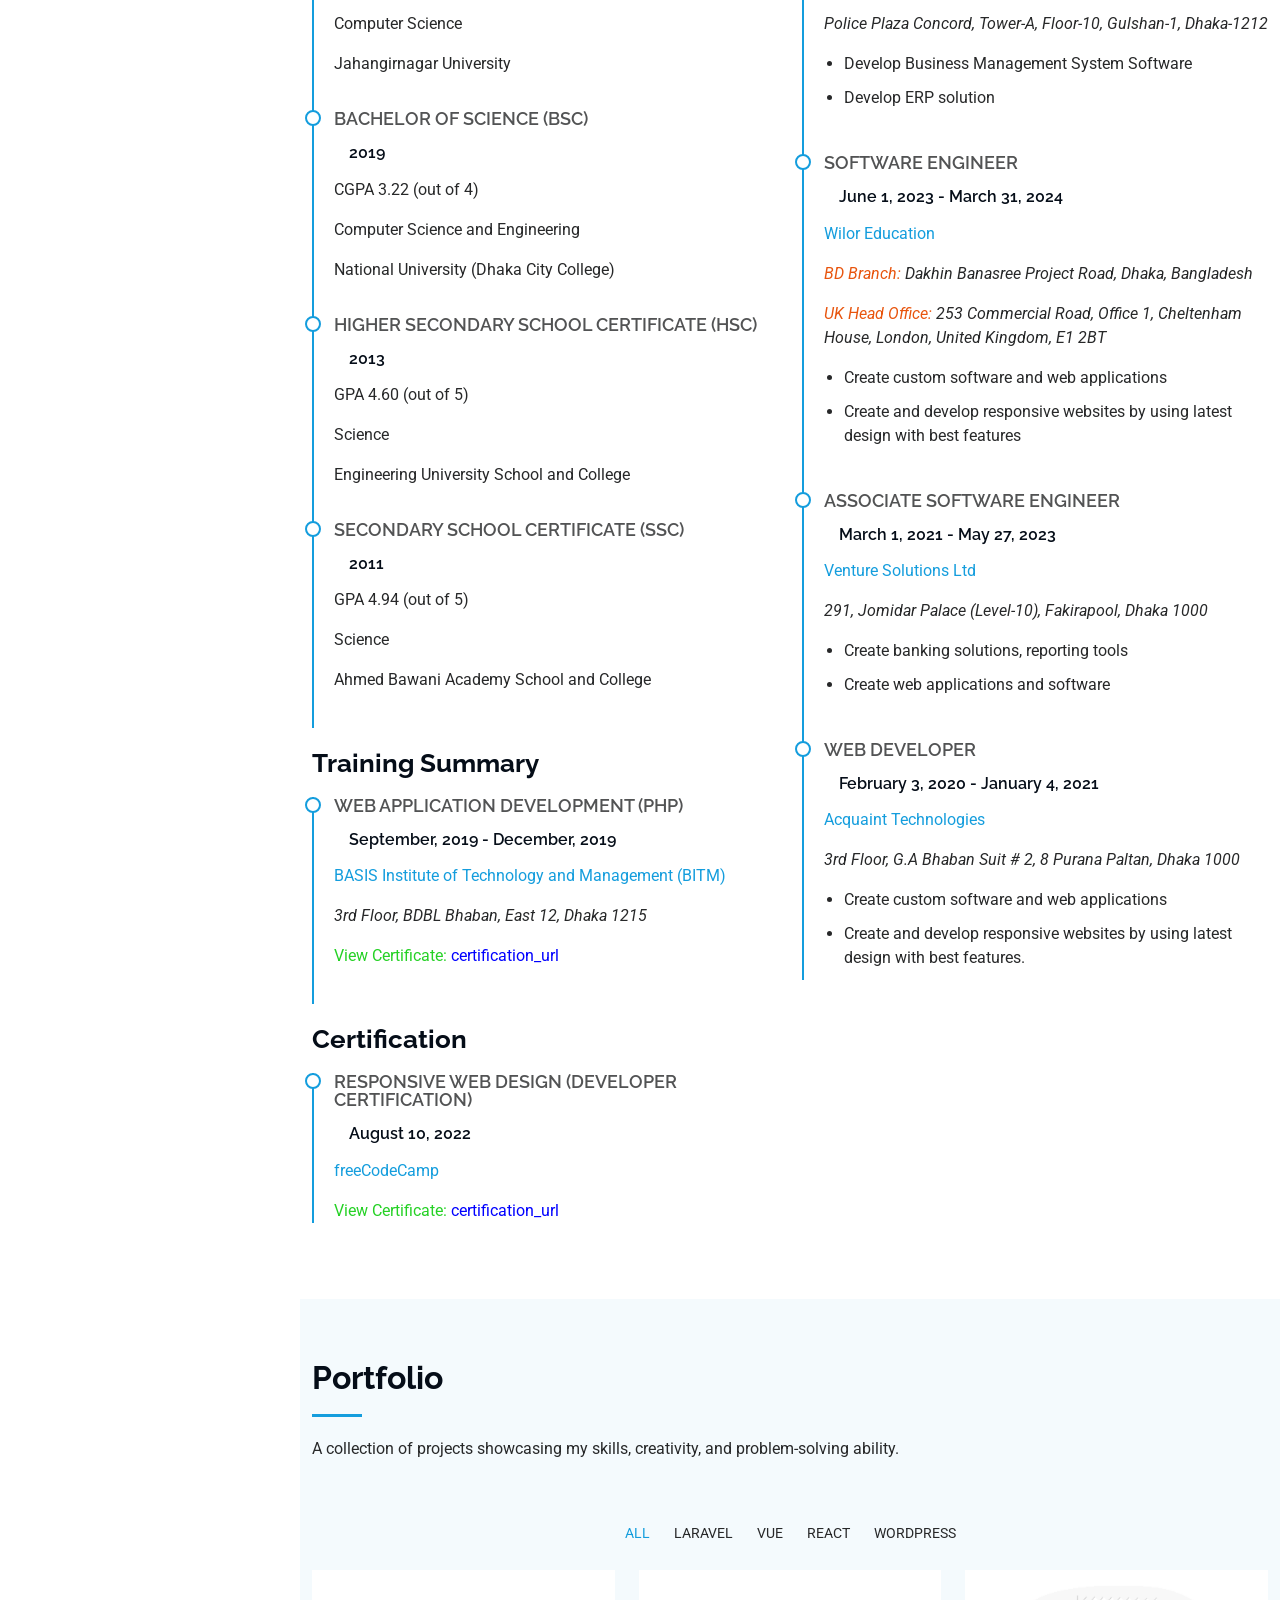
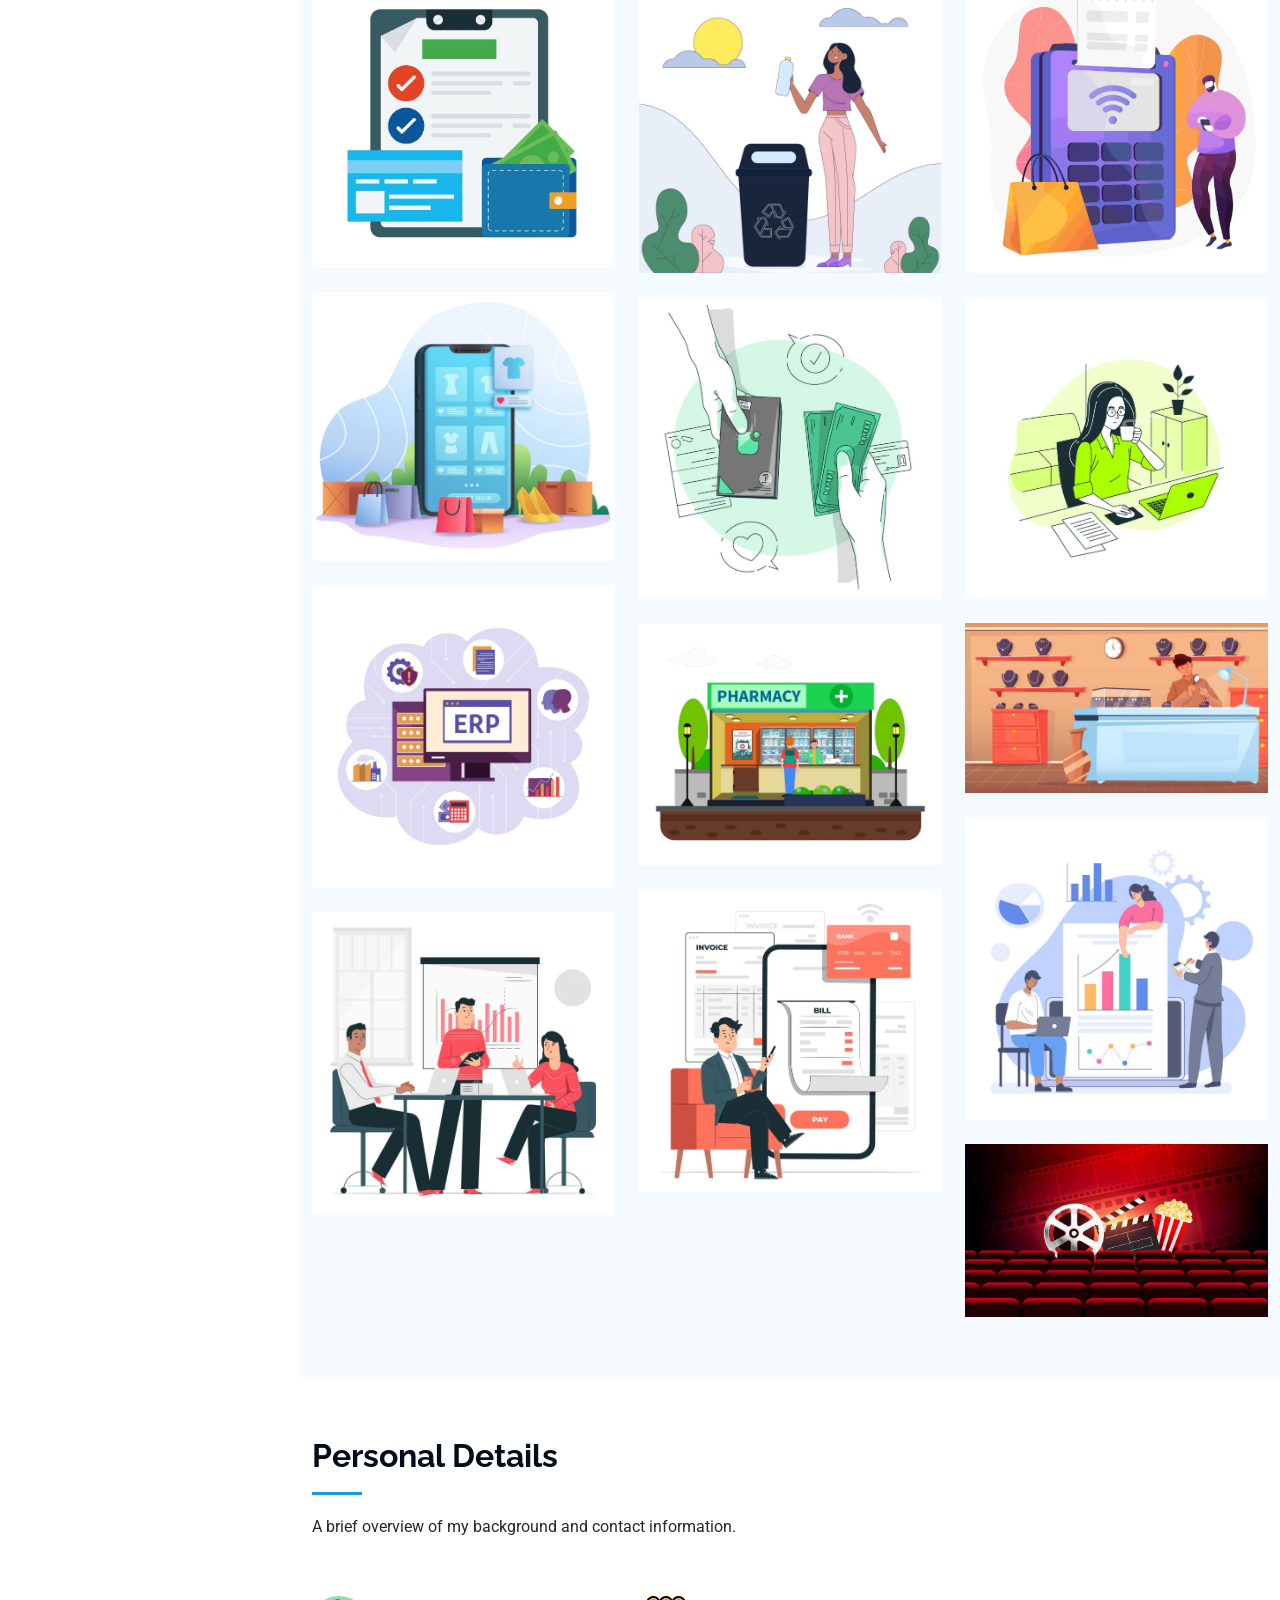
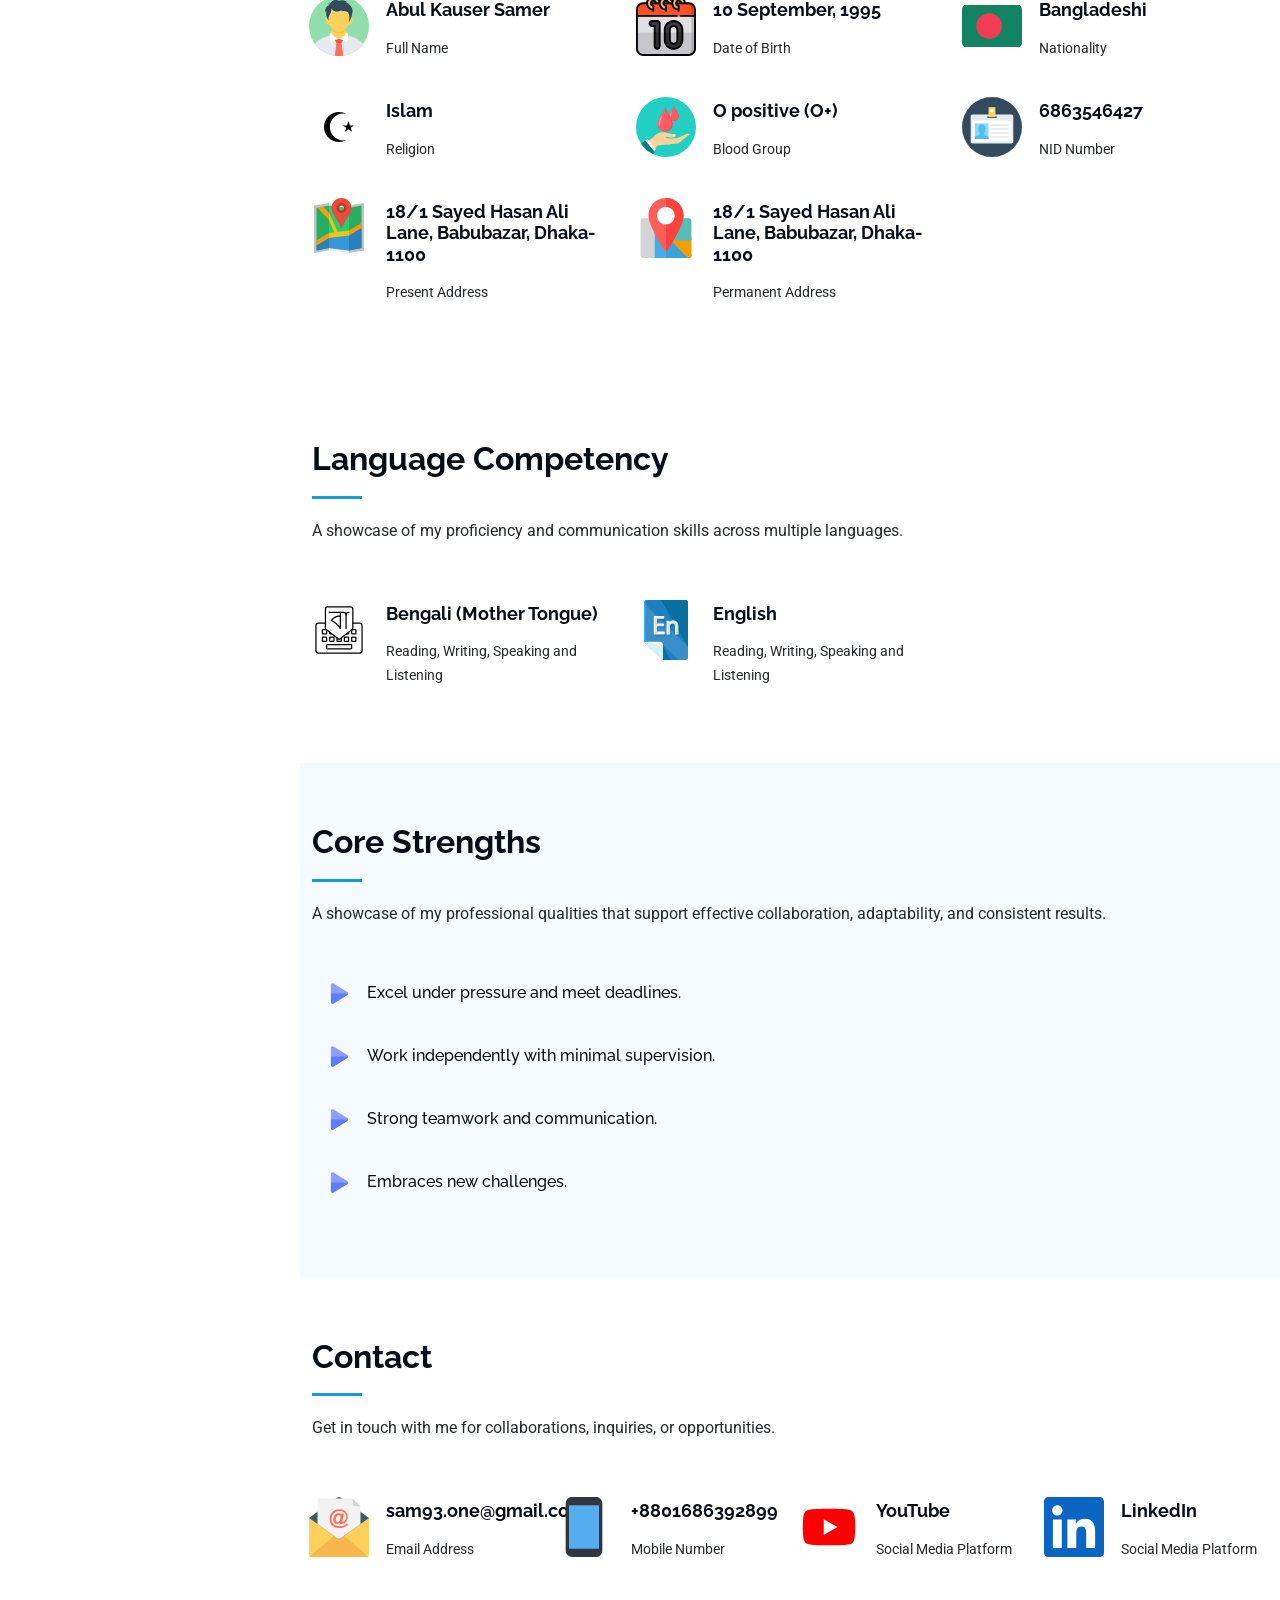
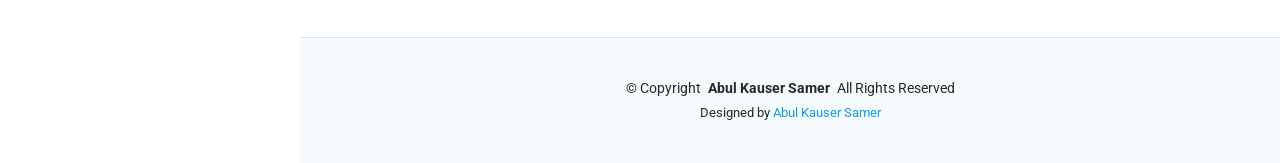
==== commit 681961d9: "details update" ====
--- a/index.html
+++ b/index.html
@@ -395,6 +395,19 @@
 
           <div class="row gy-4 isotope-container" data-aos="fade-up" data-aos-delay="200">
 
+
+            <div class="col-lg-4 col-md-6 portfolio-item isotope-item filter-laravel">
+              <div class="portfolio-content h-100">
+                <img src="assets/img/portfolio/dokaner_hishab.jpg" class="img-fluid" alt="">
+                <div class="portfolio-info">
+                  <h4>Dokaner Hishab</h4>
+                  <p>Dokaner Hishab – SaaS-based inventory and sales management app with online/offline sync and business reporting.</p>
+                  <a href="assets/img/portfolio/dokaner_hishab.jpg" title="Smart Bin" data-gallery="portfolio-gallery-app" class="glightbox preview-link"><i class="bi bi-zoom-in"></i></a>
+                  <a href="https://dokanerhishab.com/" target="_blank" title="More Details" class="details-link"><i class="bi bi-link-45deg"></i></a>
+                </div>
+              </div>
+            </div><!-- End Portfolio Item -->
+
             <div class="col-lg-4 col-md-6 portfolio-item isotope-item filter-laravel">
               <div class="portfolio-content h-100">
                 <img src="assets/img/portfolio/smart_bin.jpg" class="img-fluid" alt="">
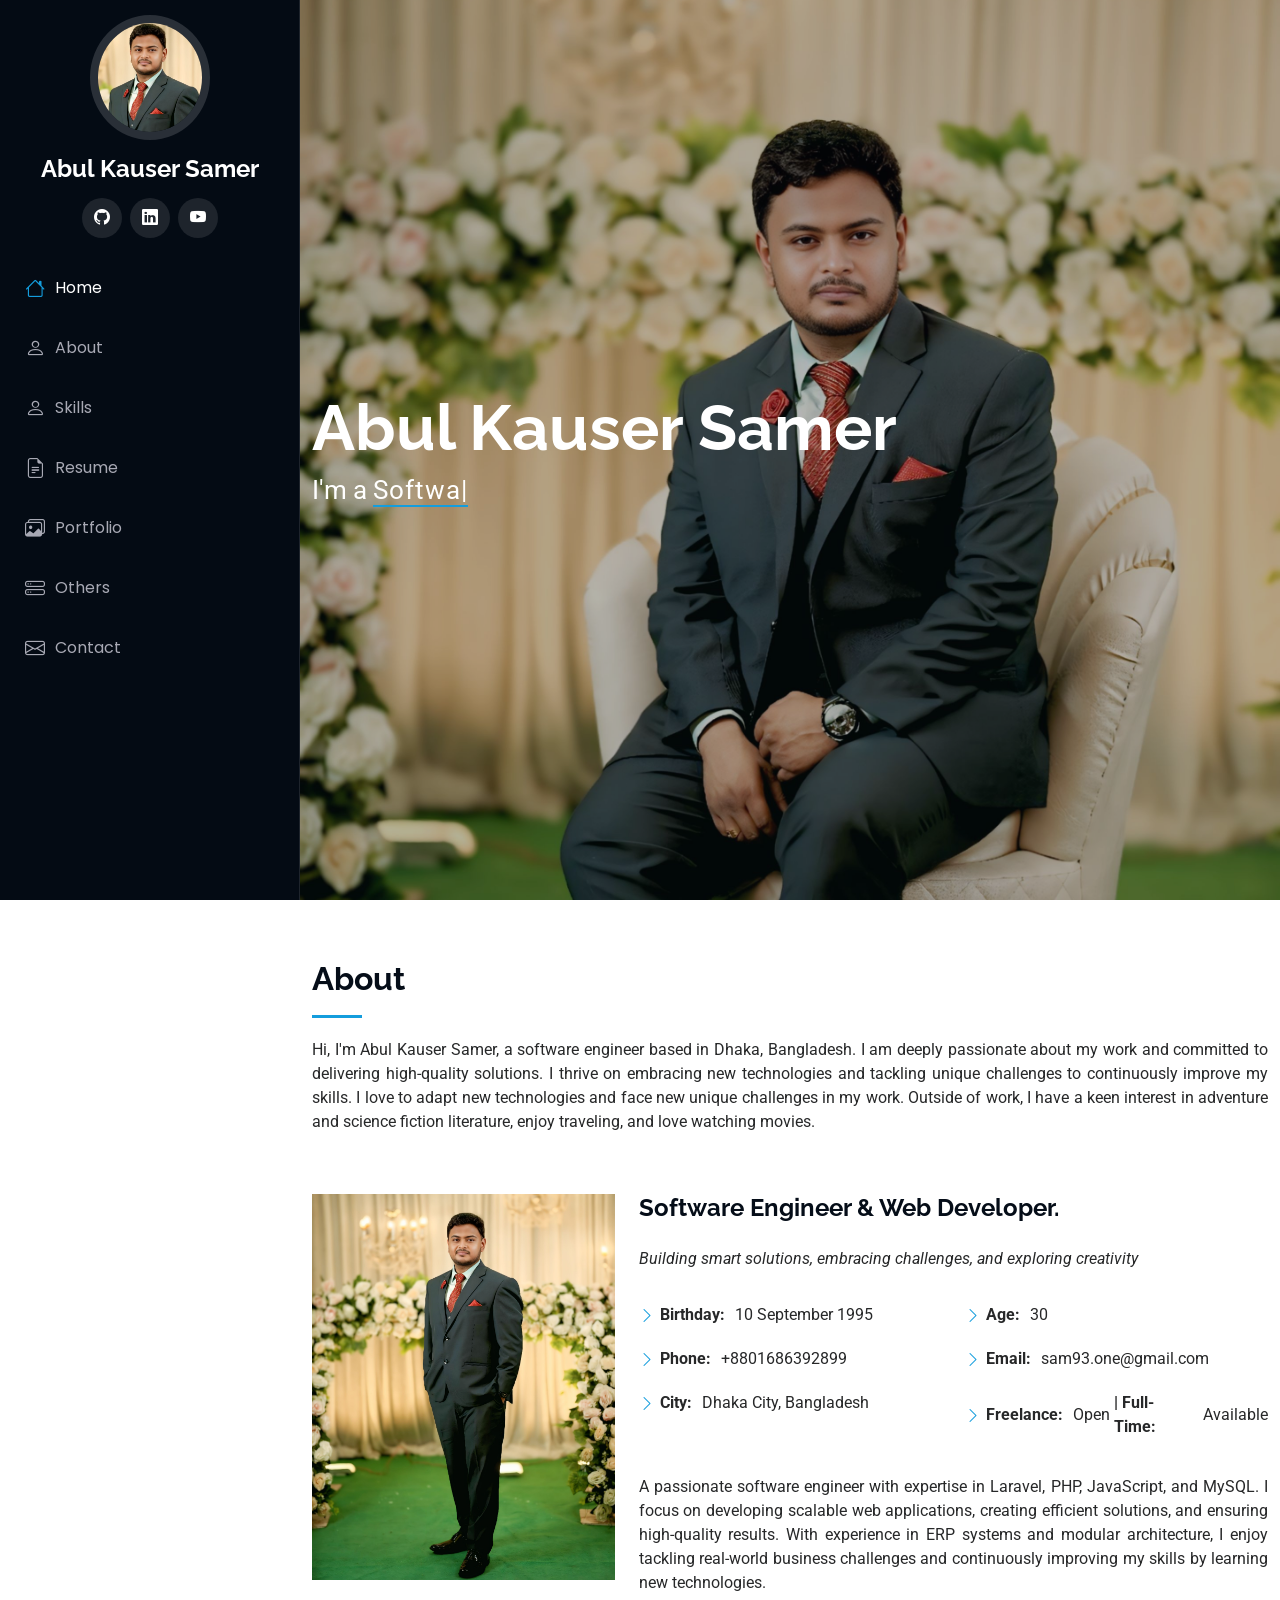
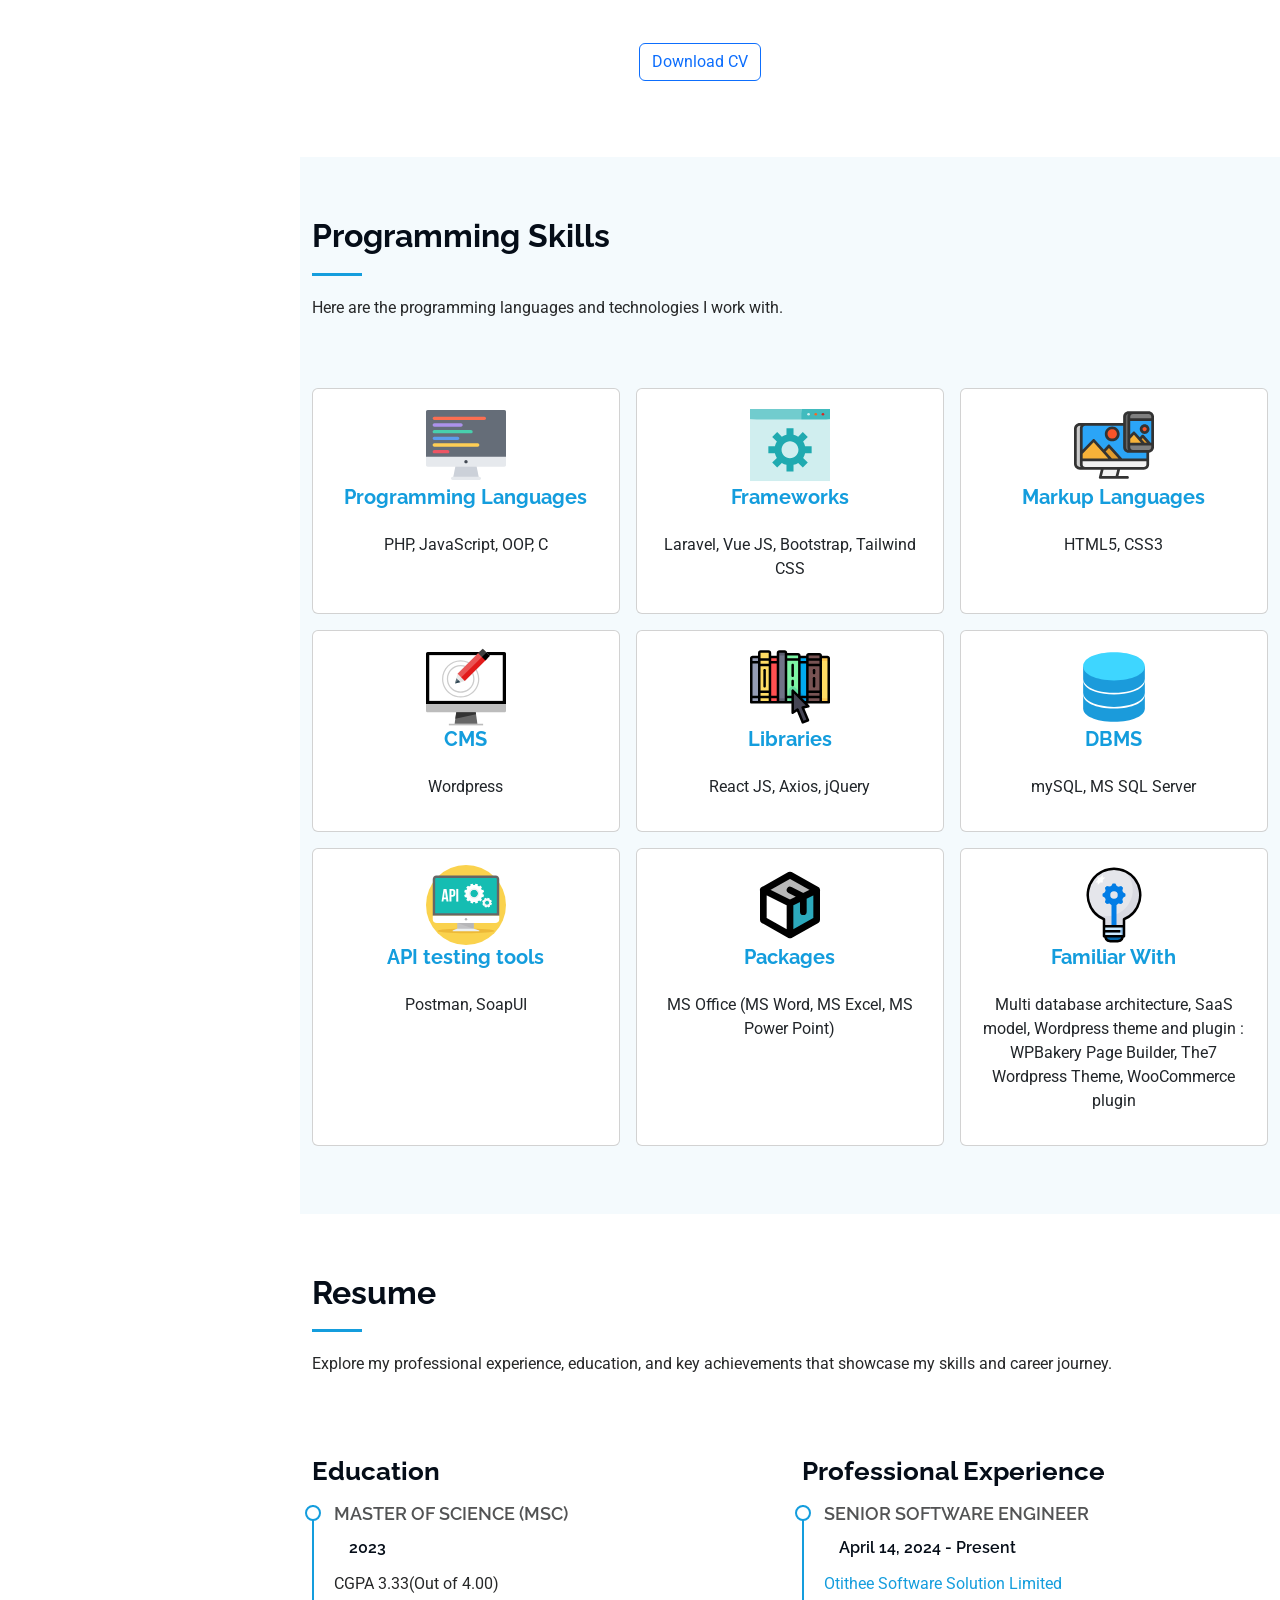
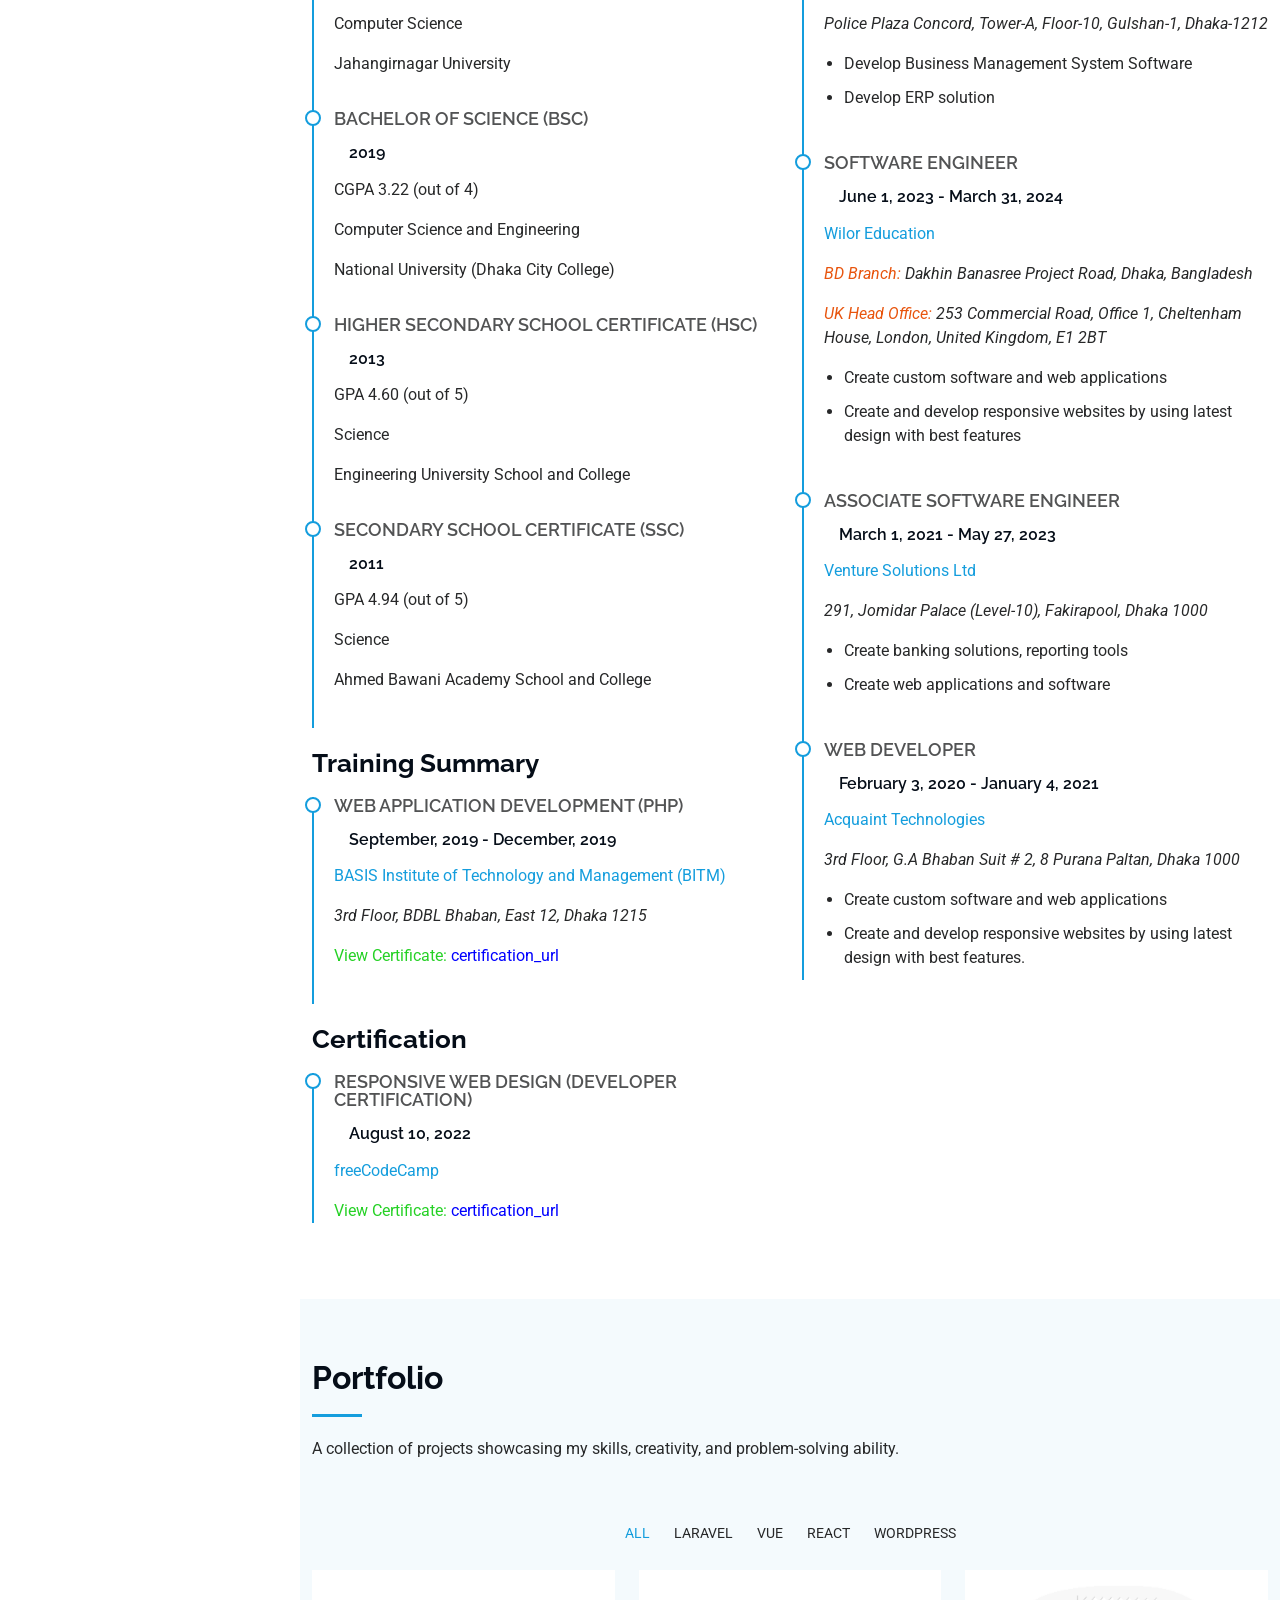
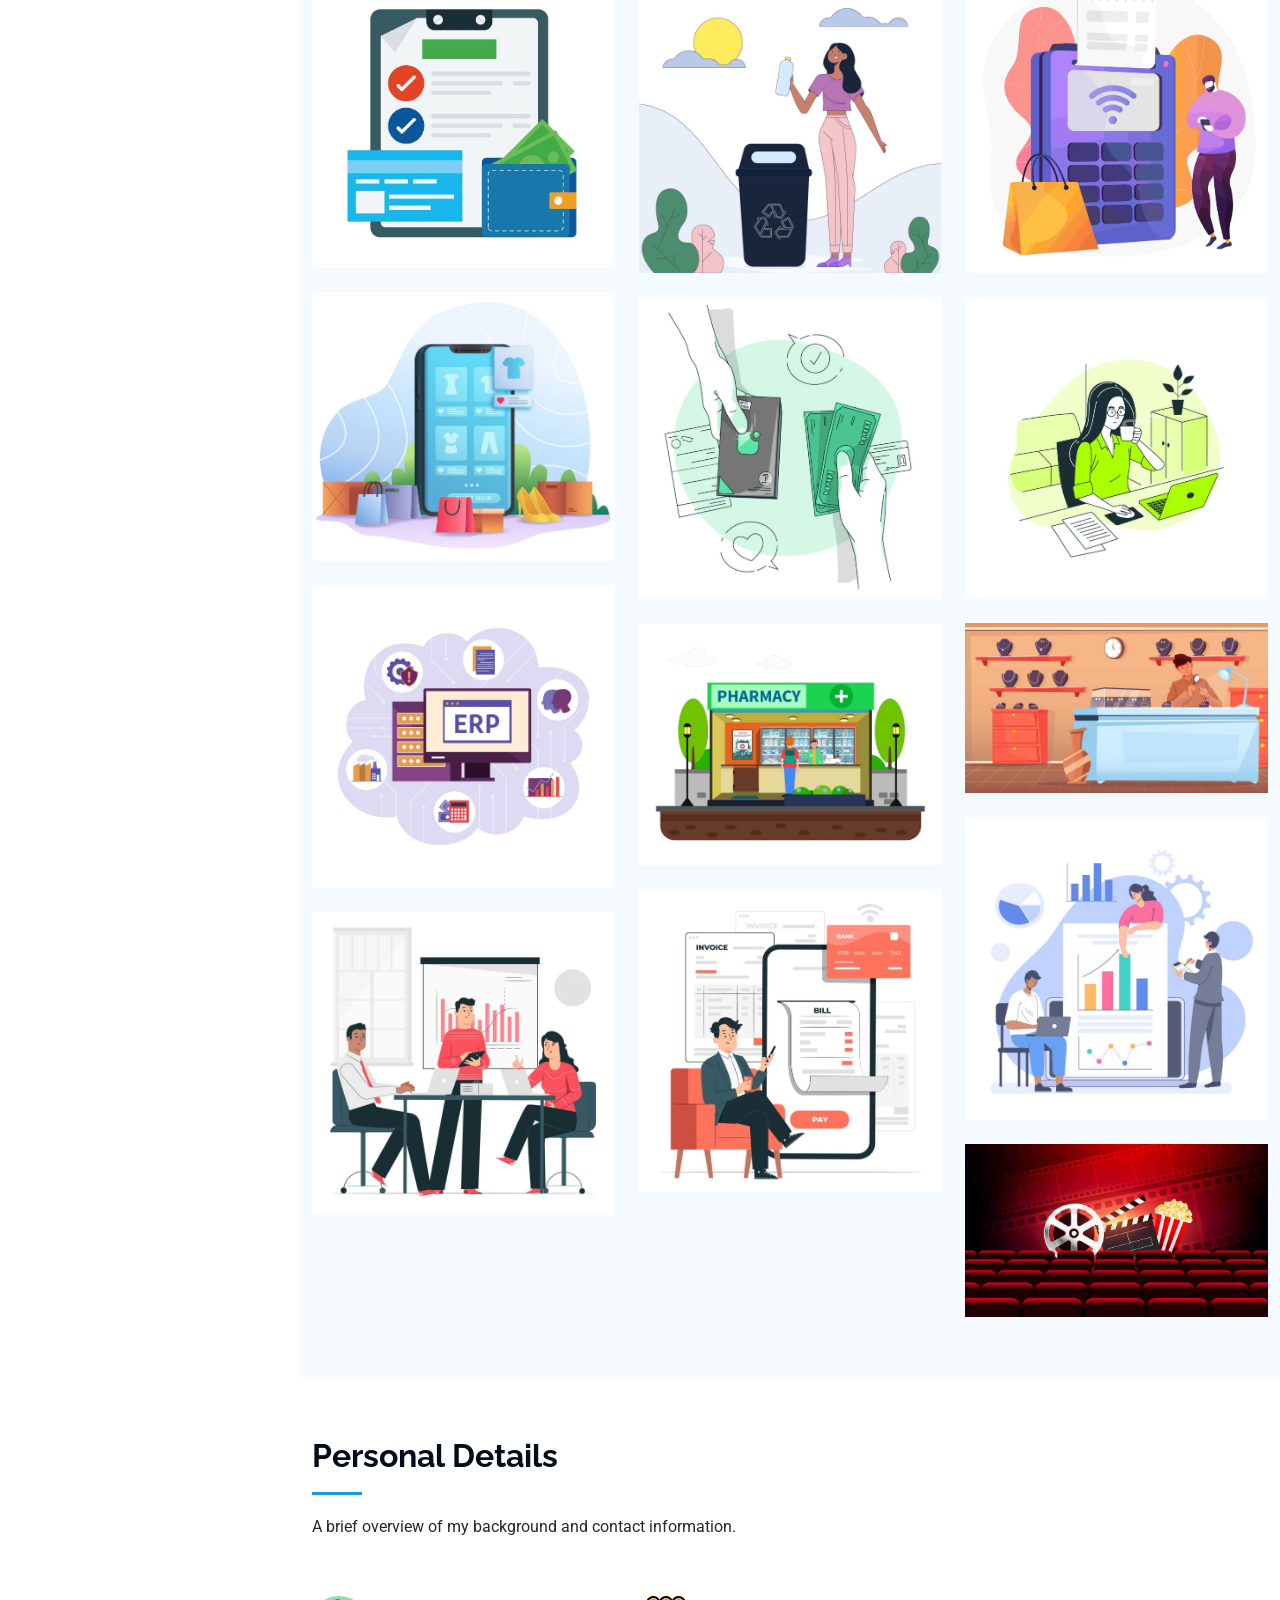
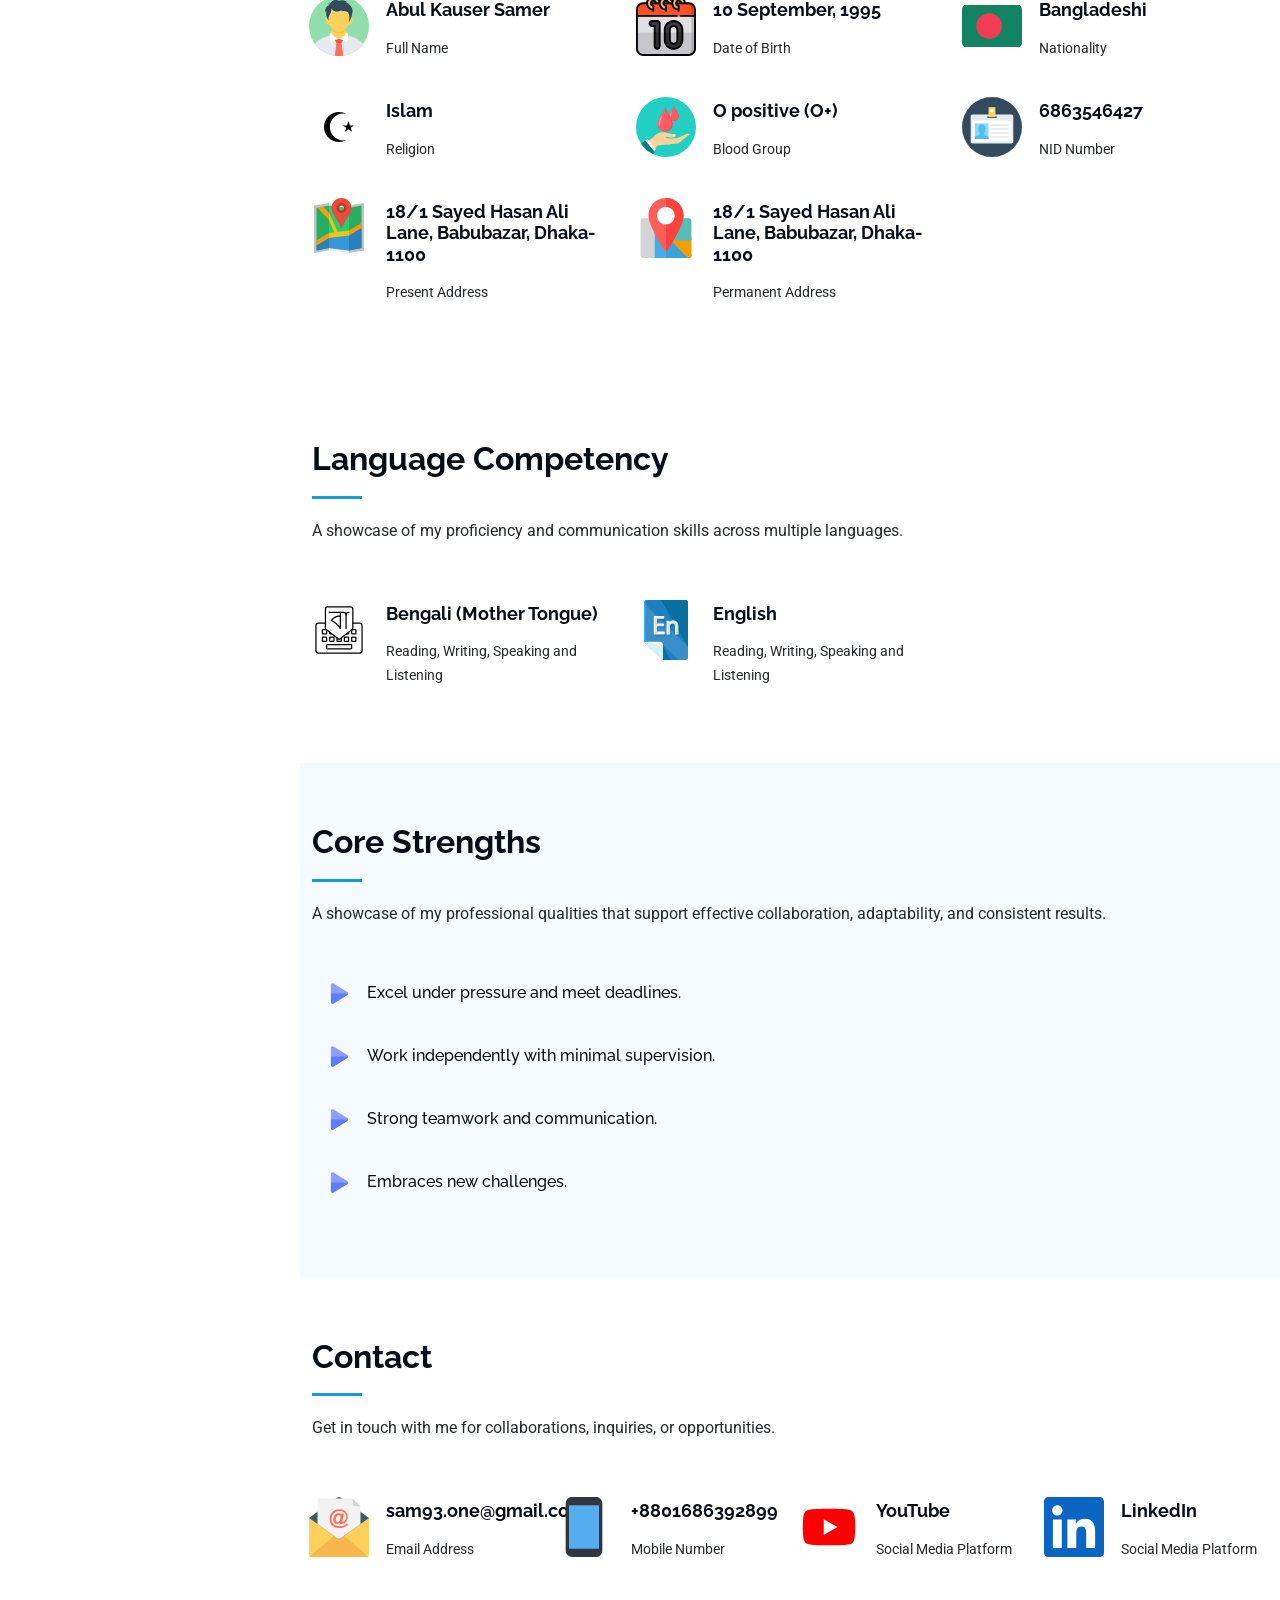
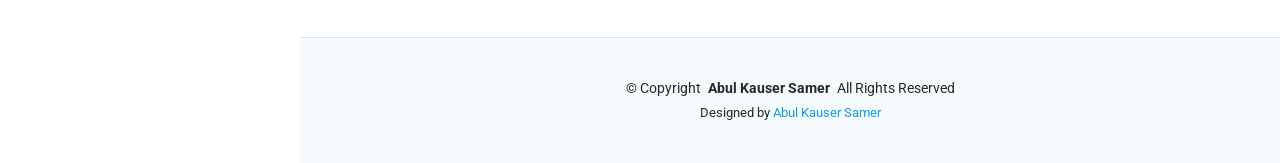
==== commit 5e621e1c: "project url update" ====
--- a/index.html
+++ b/index.html
@@ -547,7 +547,7 @@
                   <h4>Movie Hub</h4>
                   <p>Discover the latest and trending movies, and search for your favorites instantly.</p>
                   <a href="assets/img/portfolio/movie_portal.jpg" title="Movie Hub" data-gallery="portfolio-gallery-product" class="glightbox preview-link"><i class="bi bi-zoom-in"></i></a>
-                  <a href="https://mymovie.otitheeshopnet.com/" target="_blank" title="More Details" class="details-link"><i class="bi bi-link-45deg"></i></a>
+                  <a href="https://moviehub.monojogot.com/" target="_blank" title="More Details" class="details-link"><i class="bi bi-link-45deg"></i></a>
                 </div>
               </div>
             </div><!-- End Portfolio Item -->
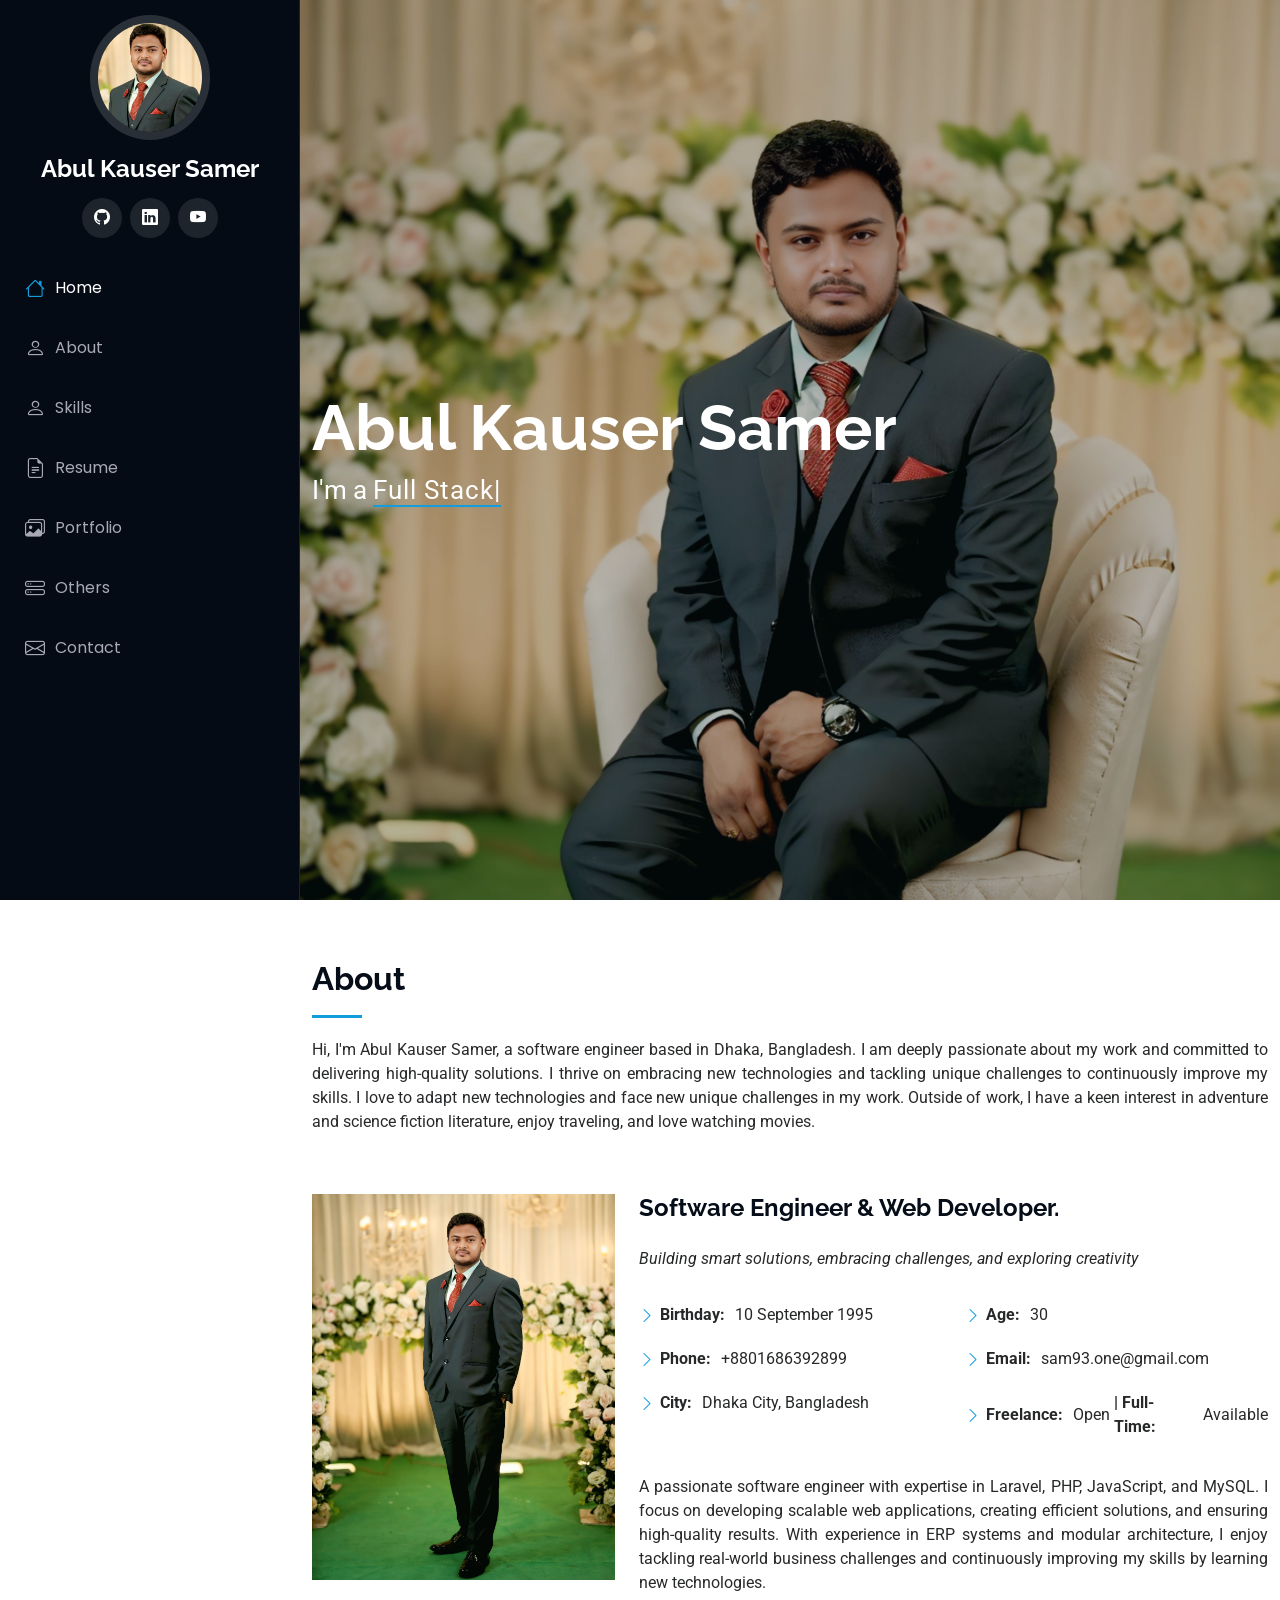
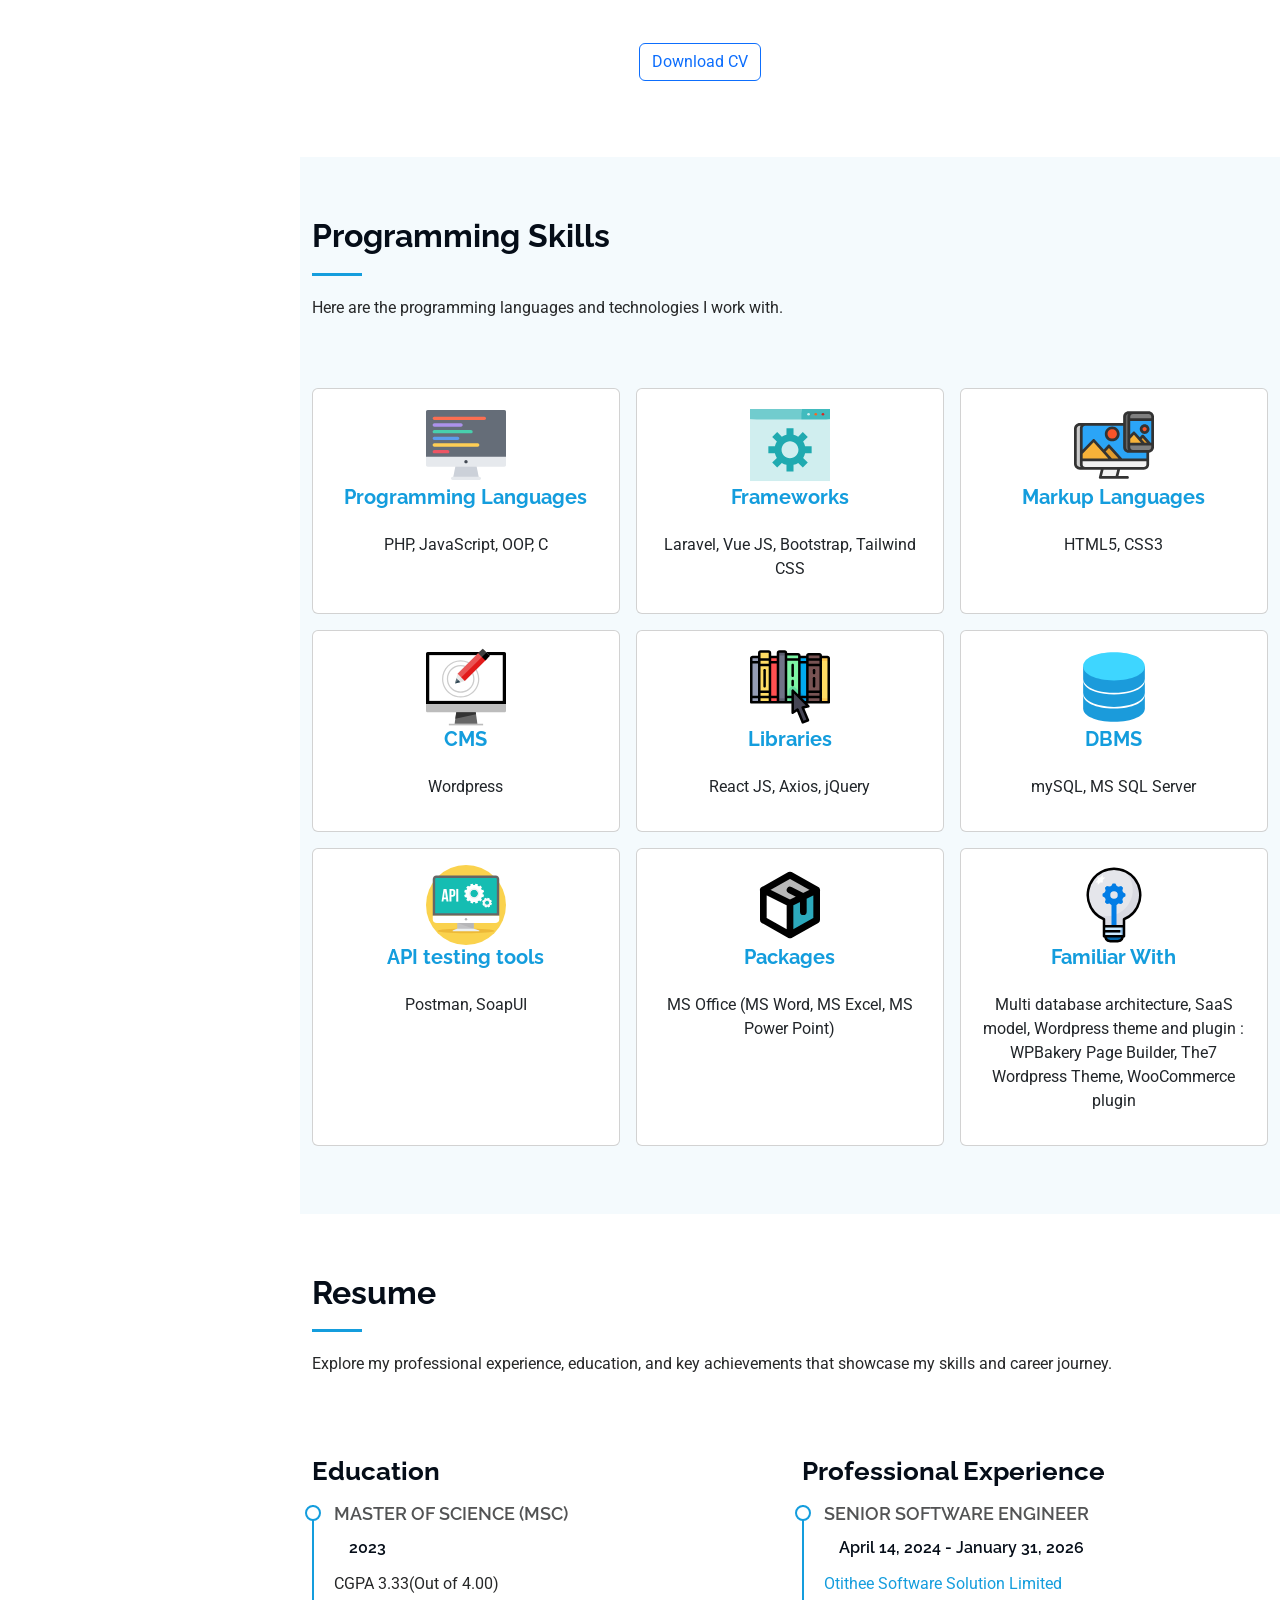
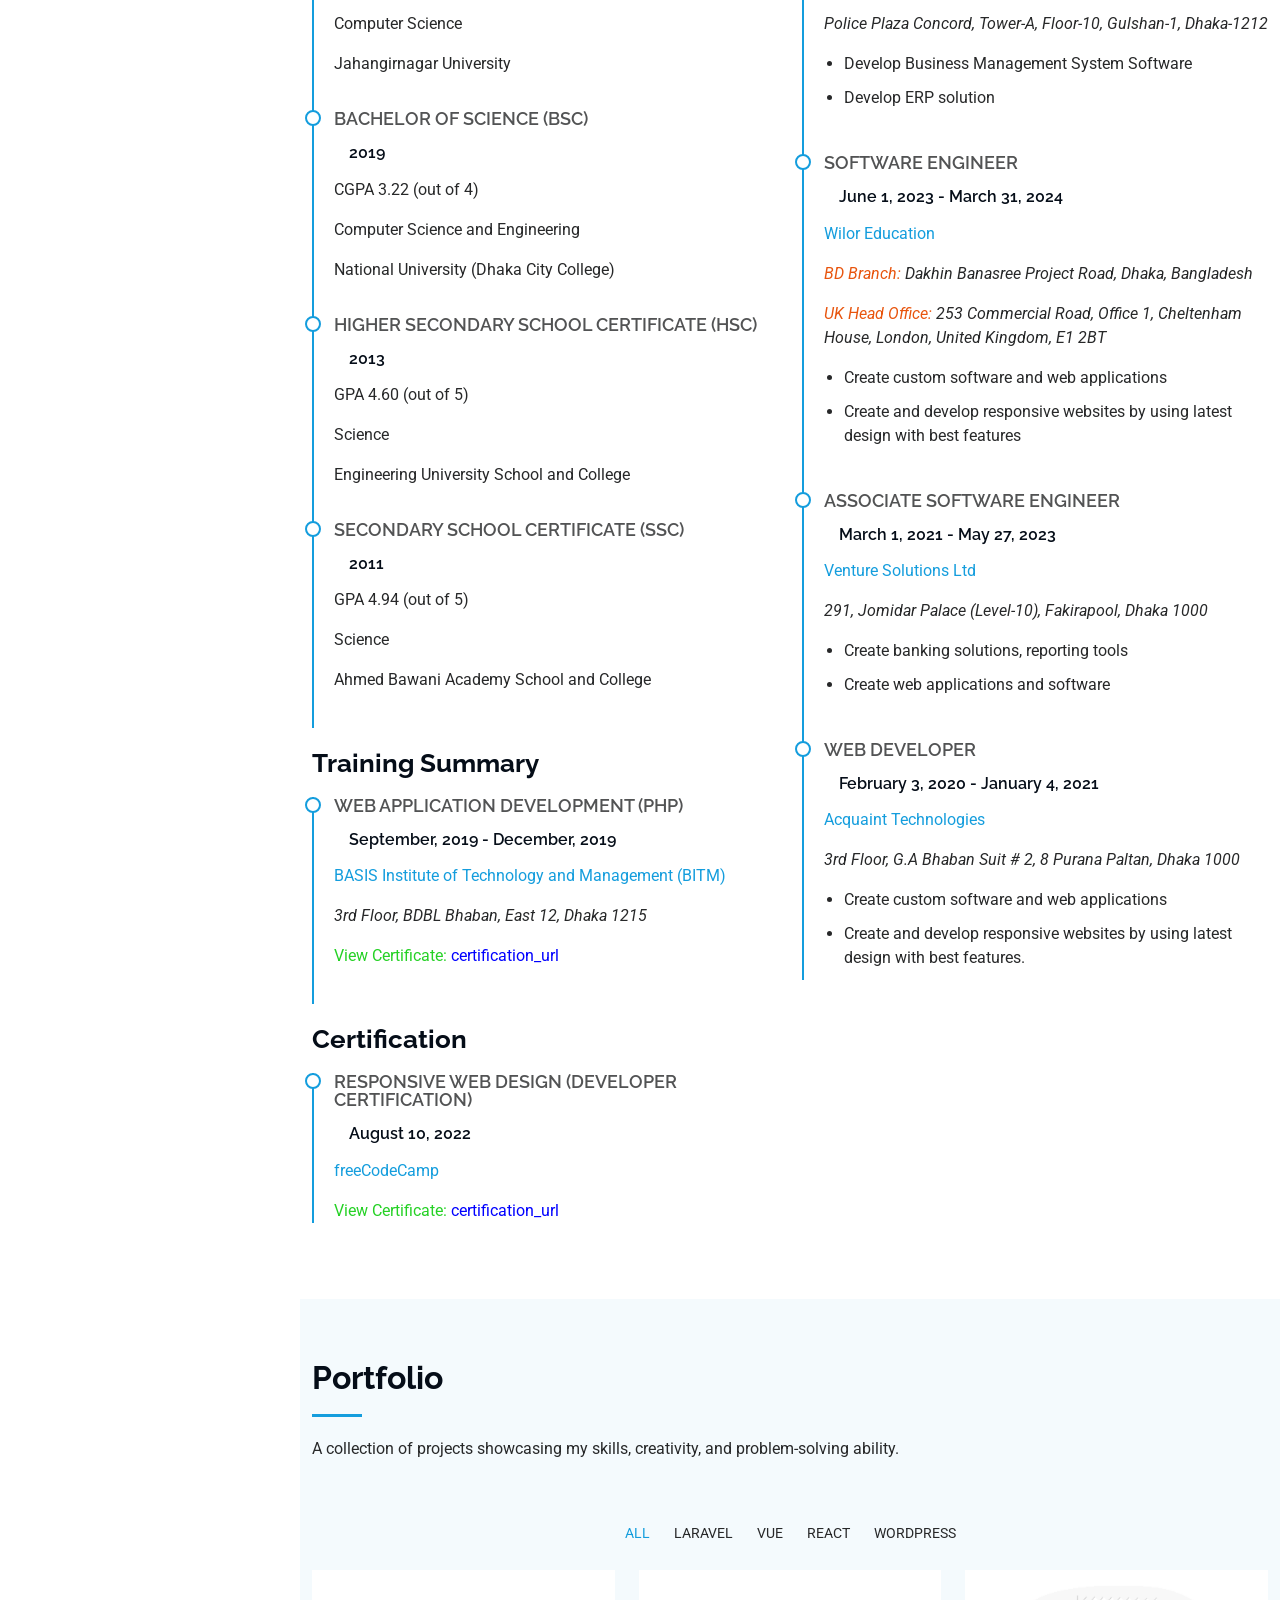
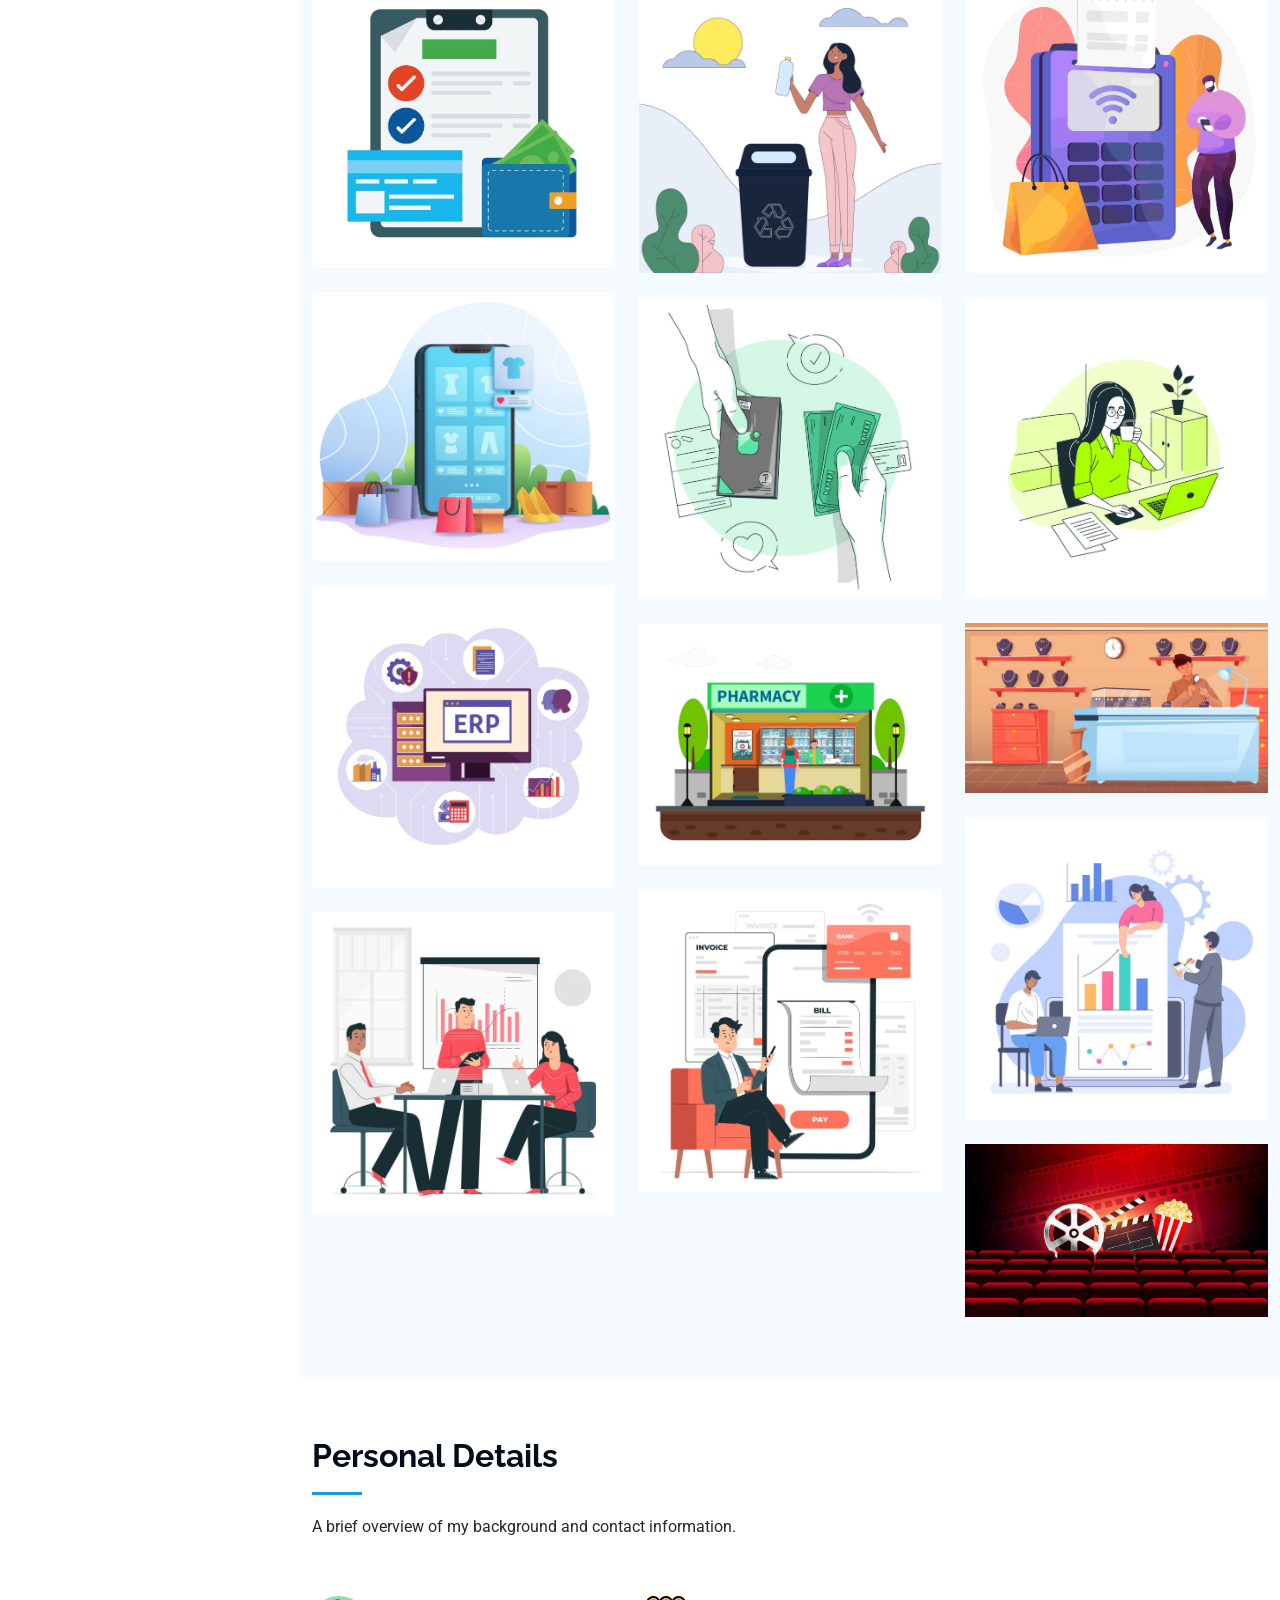
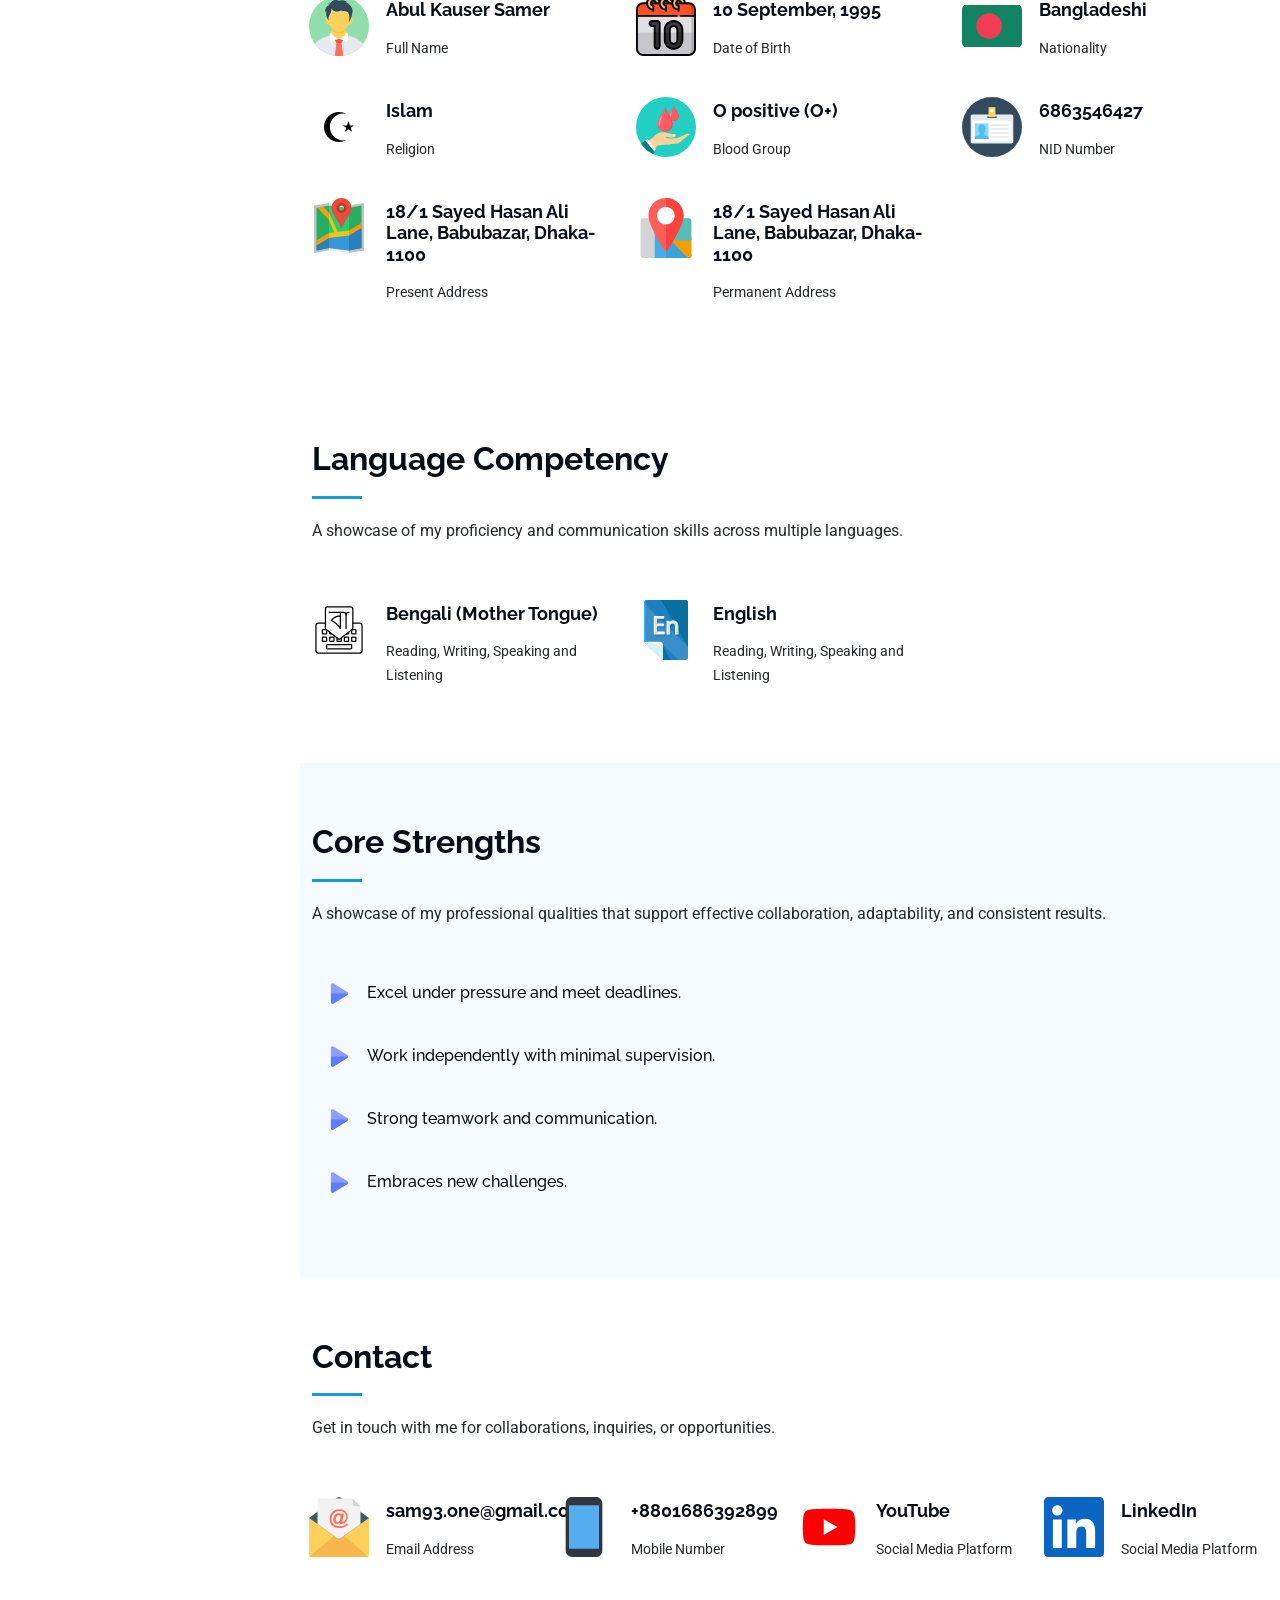
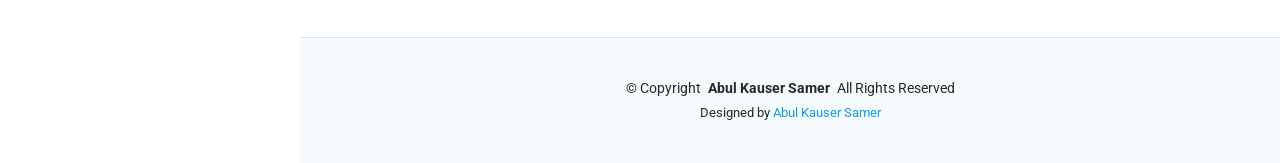
==== commit b1b8bf61: "Update index.html" ====
--- a/index.html
+++ b/index.html
@@ -323,7 +323,7 @@
             <h3 class="resume-title">Professional Experience</h3>
             <div class="resume-item">
               <h4>Senior Software Engineer</h4>
-              <h5>April 14, 2024 - Present</h5>
+              <h5>April 14, 2024 - January 31, 2026</h5>
               <p><span style="color: #149ddd;">Otithee Software Solution Limited</span></p>
               <p><em>Police Plaza Concord, Tower-A, Floor-10, Gulshan-1, Dhaka-1212</em></p>
               <ul>
@@ -811,4 +811,4 @@
 
 </body>
 
-</html>+</html>
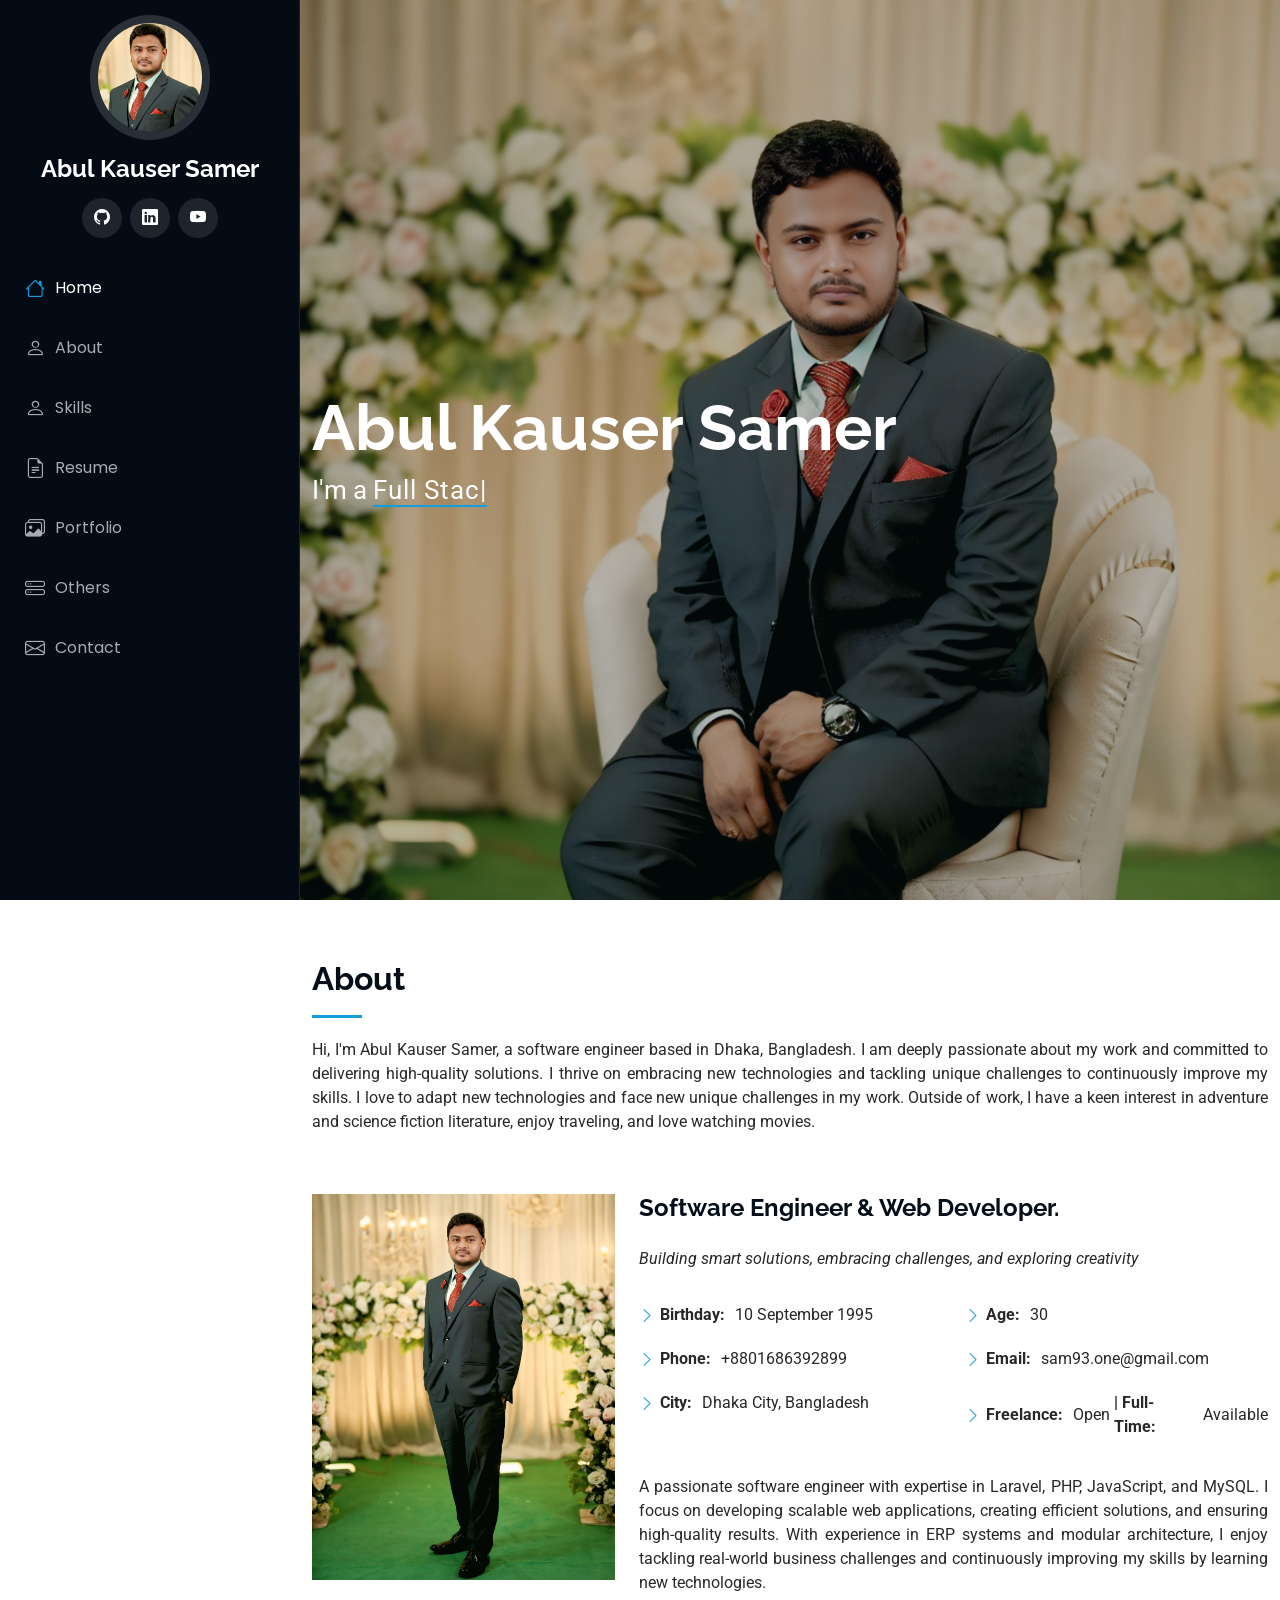
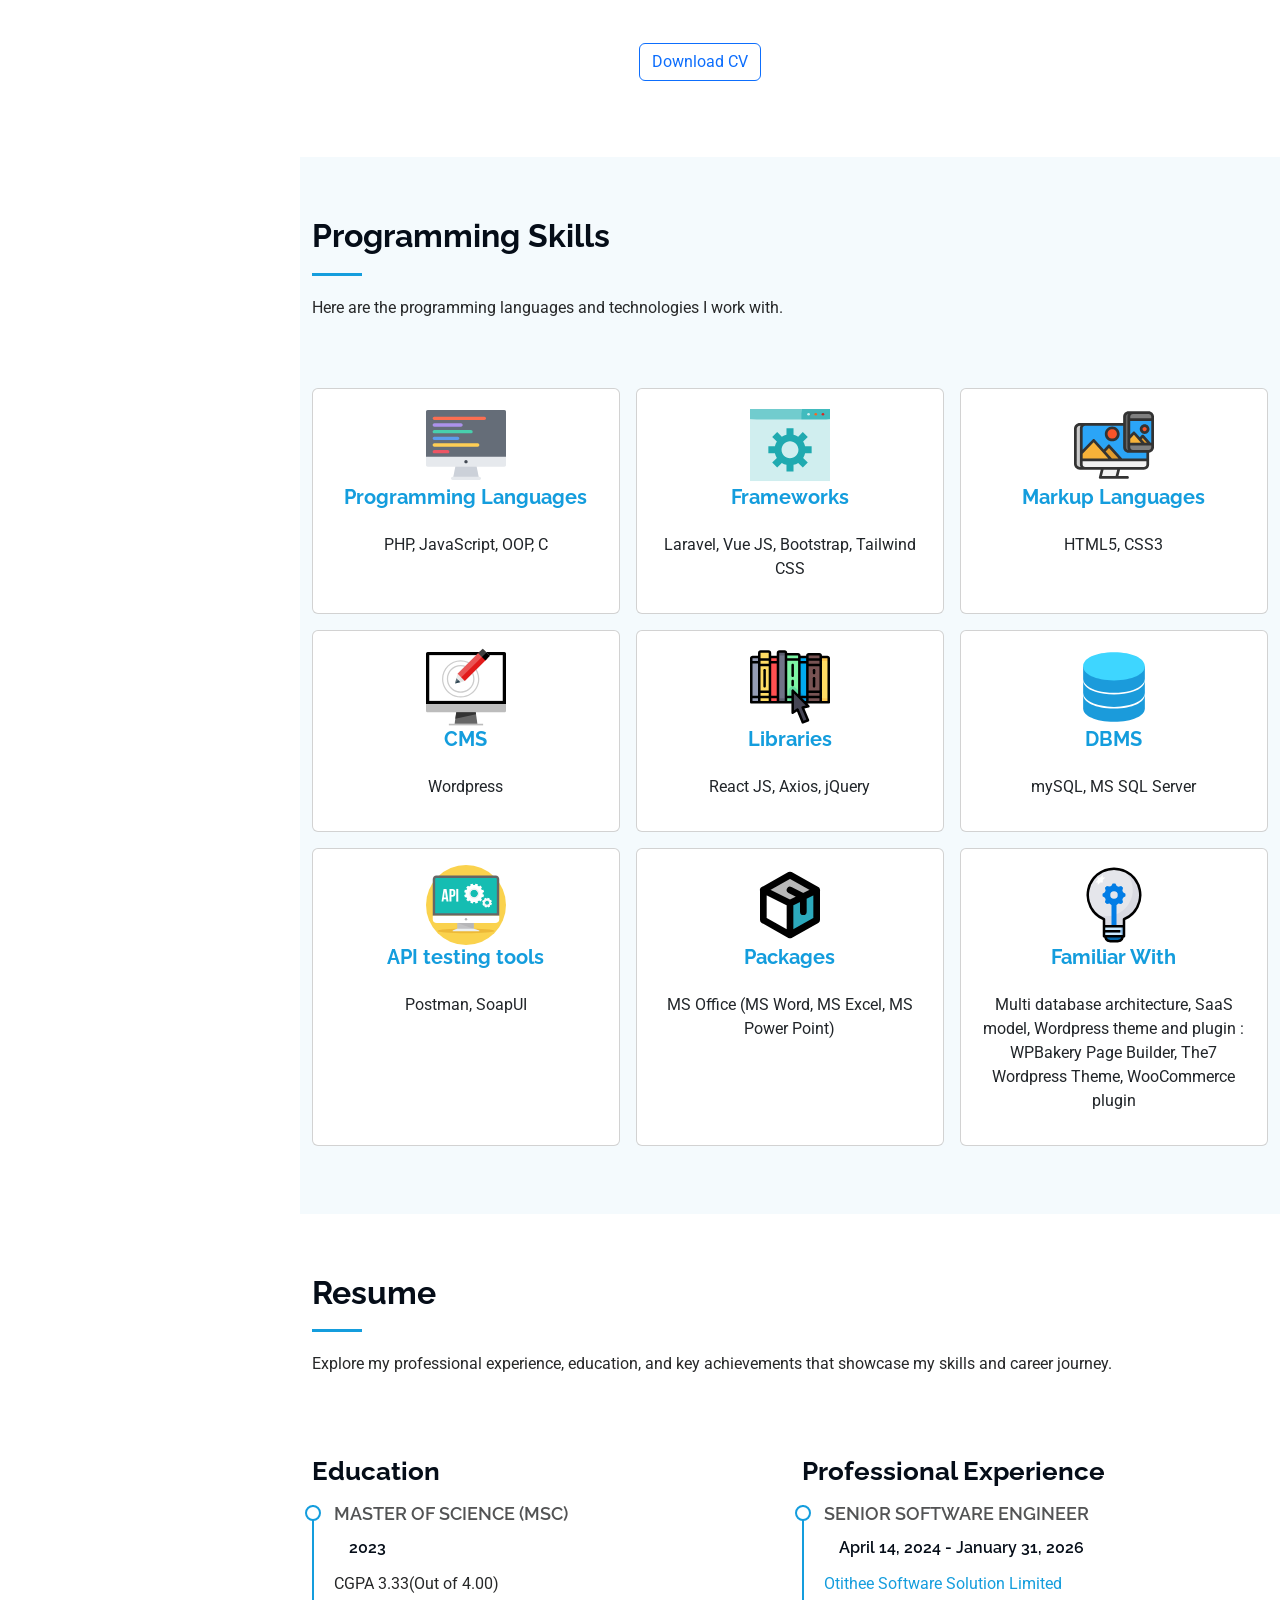
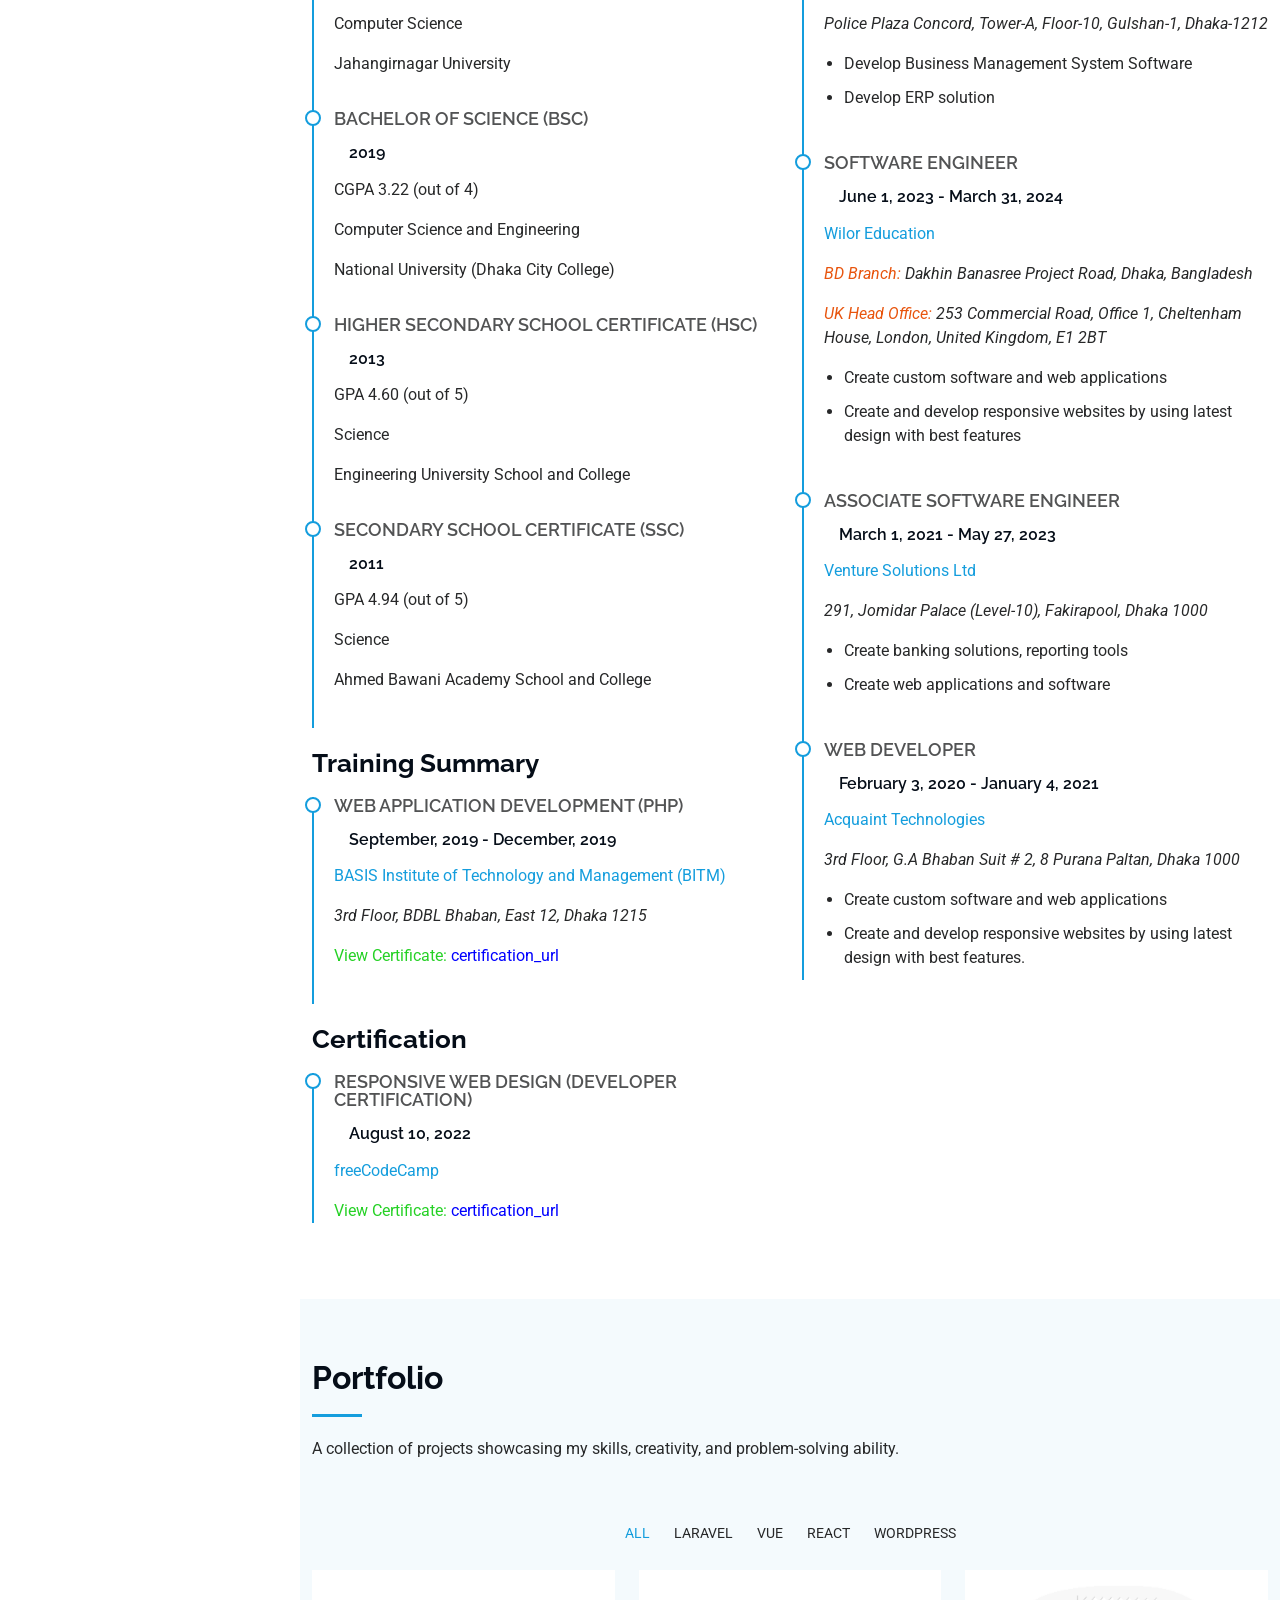
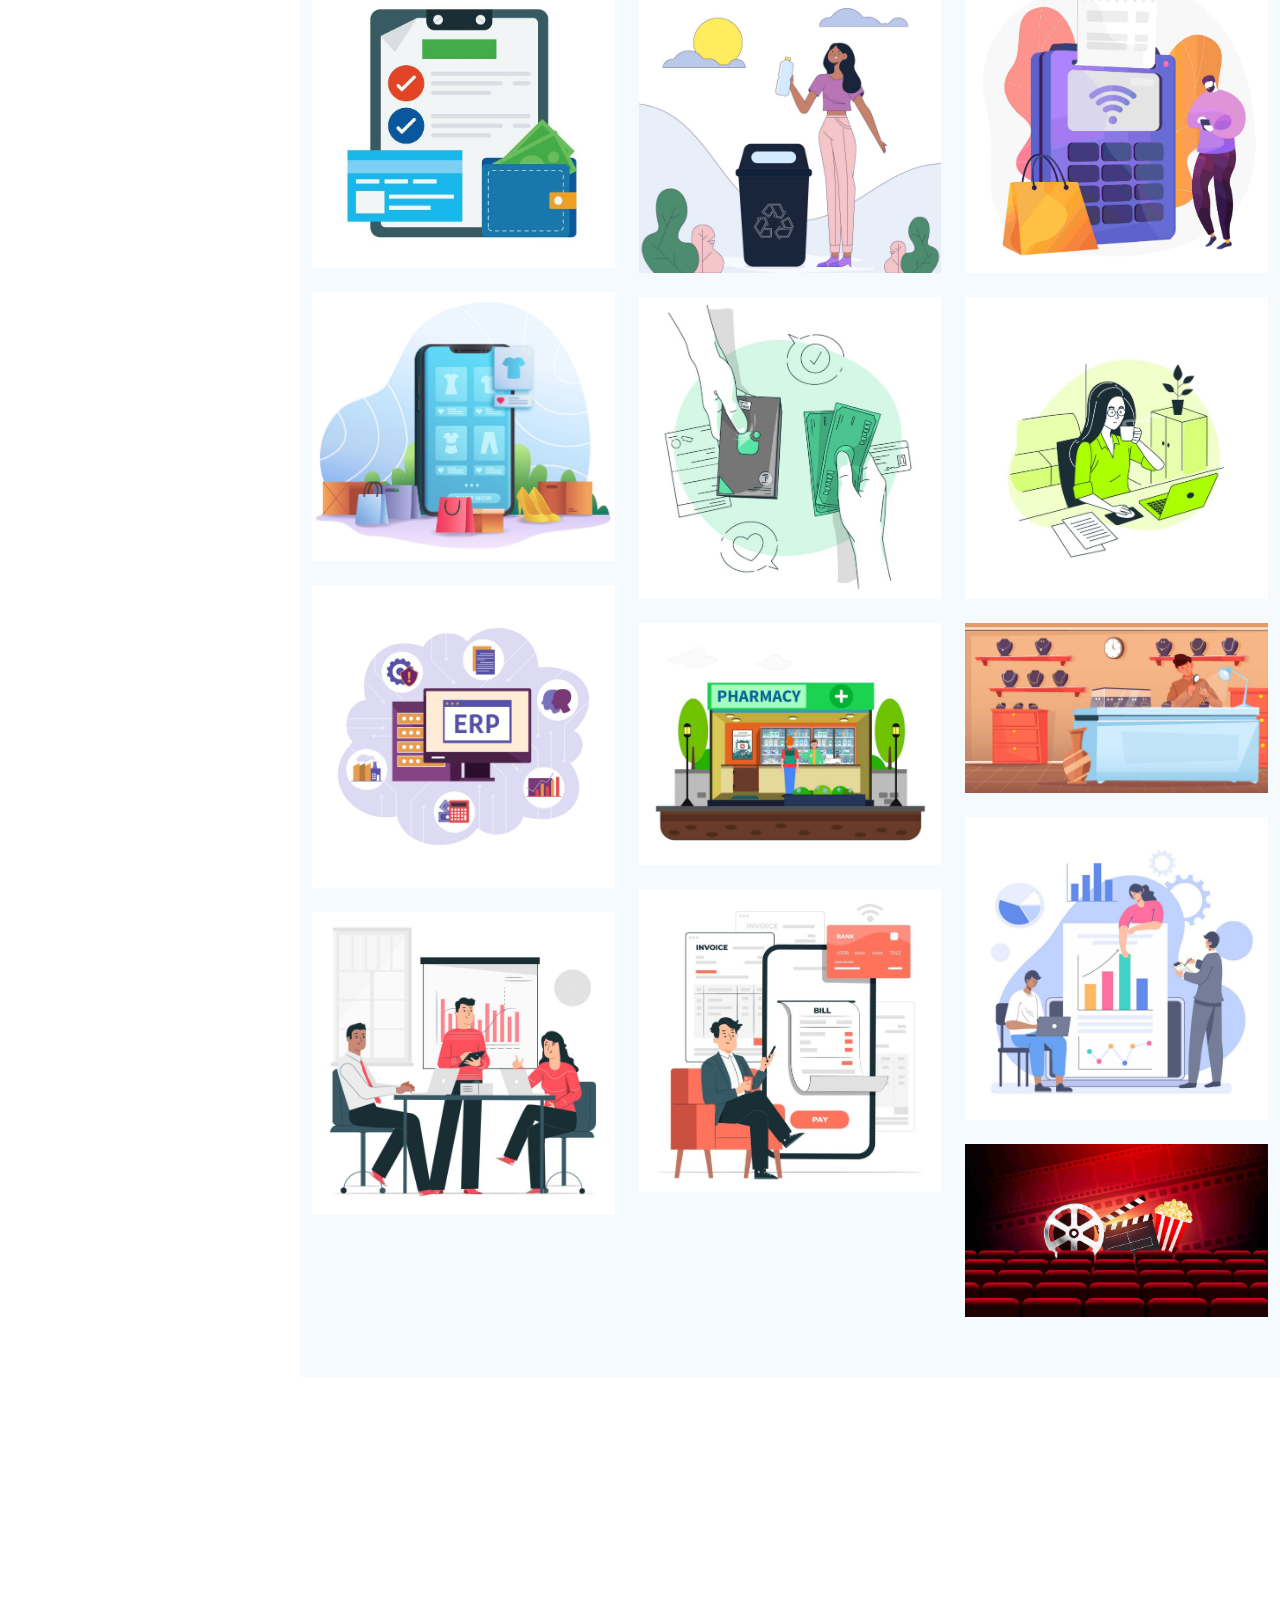
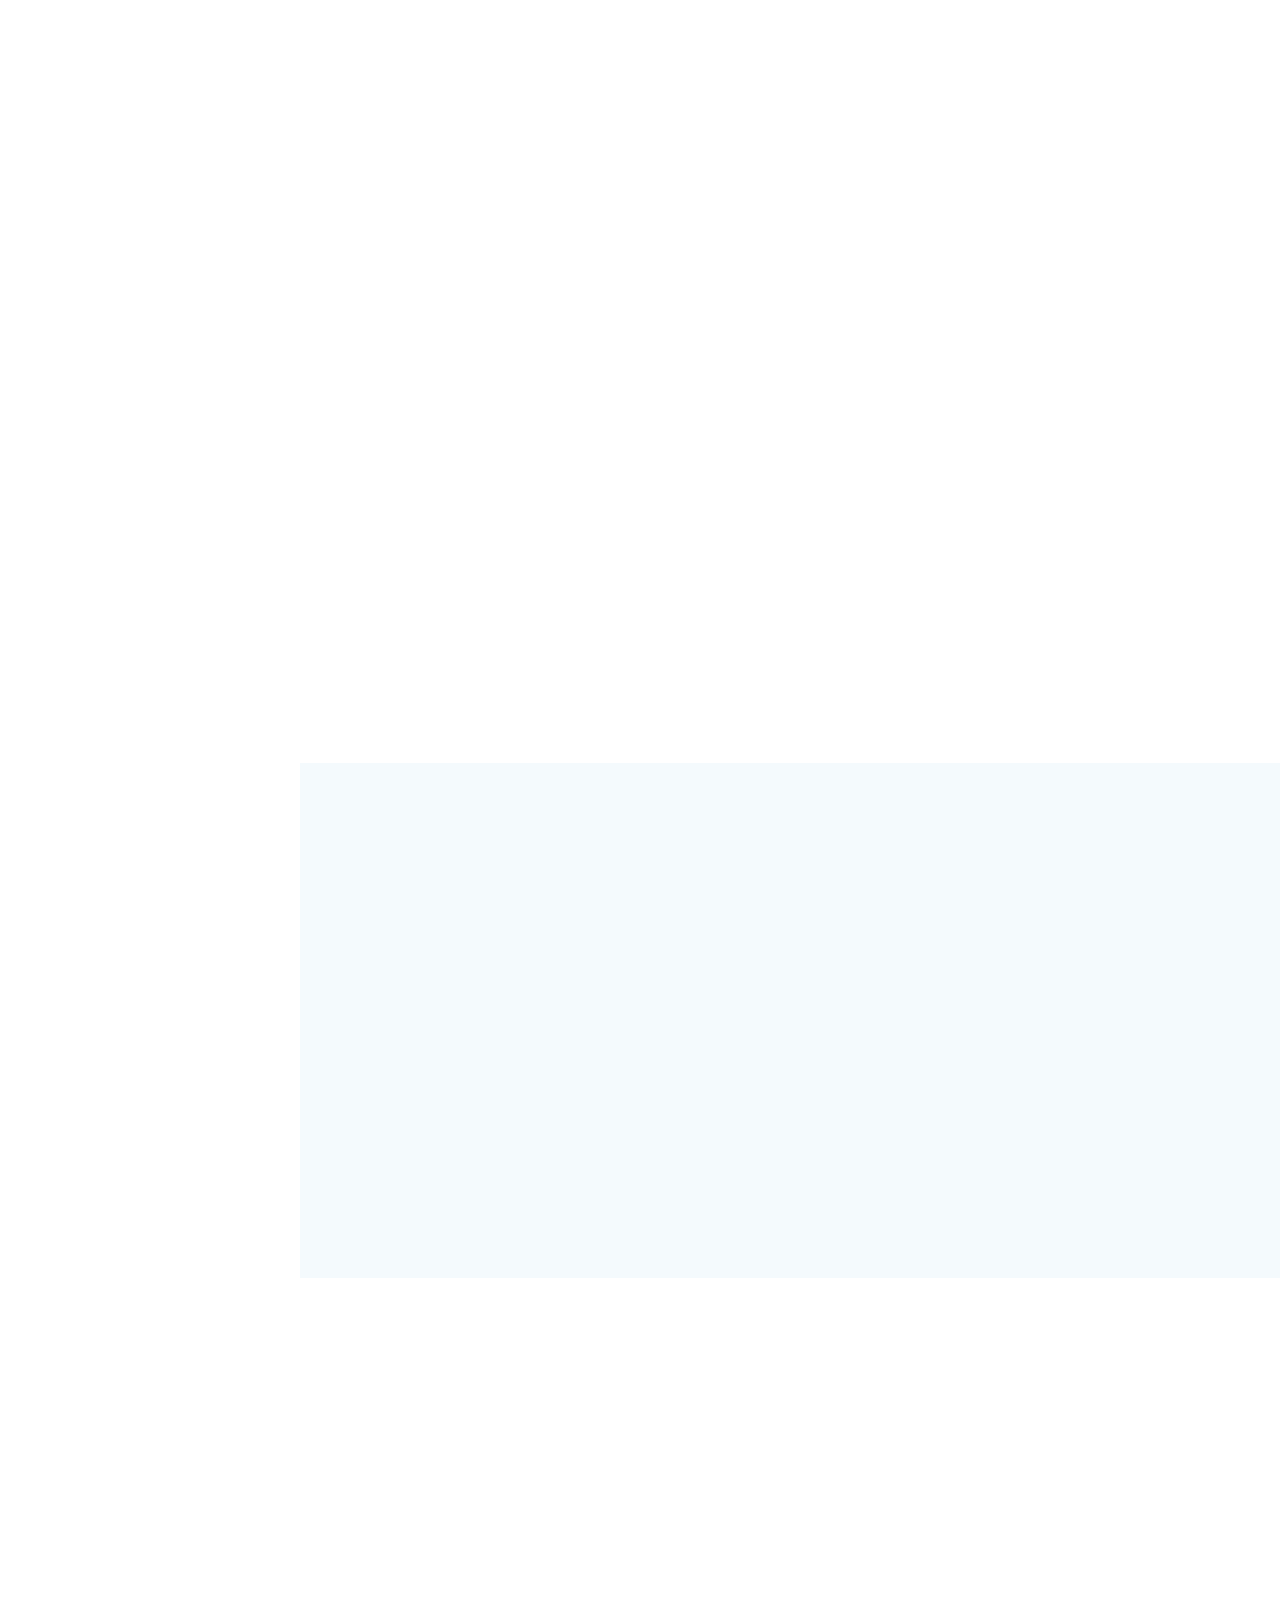
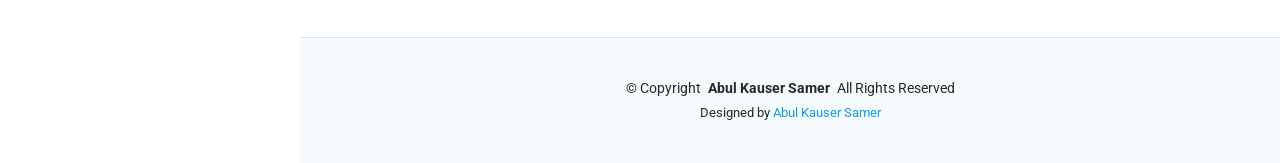
==== commit 4ceeccf6: "Update certification url" ====
--- a/index.html
+++ b/index.html
@@ -314,7 +314,7 @@
                 <h4>Responsive Web Design (Developer Certification)</h4>
                 <h5>August 10, 2022</h5>
                 <p><span style="color: #149ddd;"><a href="https://www.freecodecamp.org/">freeCodeCamp</a></span></p>
-               <p><span style="color: rgb(37, 209, 37);">View Certificate:</span> <a style ="color: blue !important;" href="https://www.freecodecamp.org/certification/AbulKauserSamer/responsive-web-design">certification_url</a></p>
+               <p><span style="color: rgb(37, 209, 37);">View Certificate:</span> <a style ="color: blue !important;" href="https://www.freecodecamp.org/certification/abulkausersamer/responsive-web-design">certification_url</a></p>
               </div><!-- Edn Resume Item -->
 
           </div>
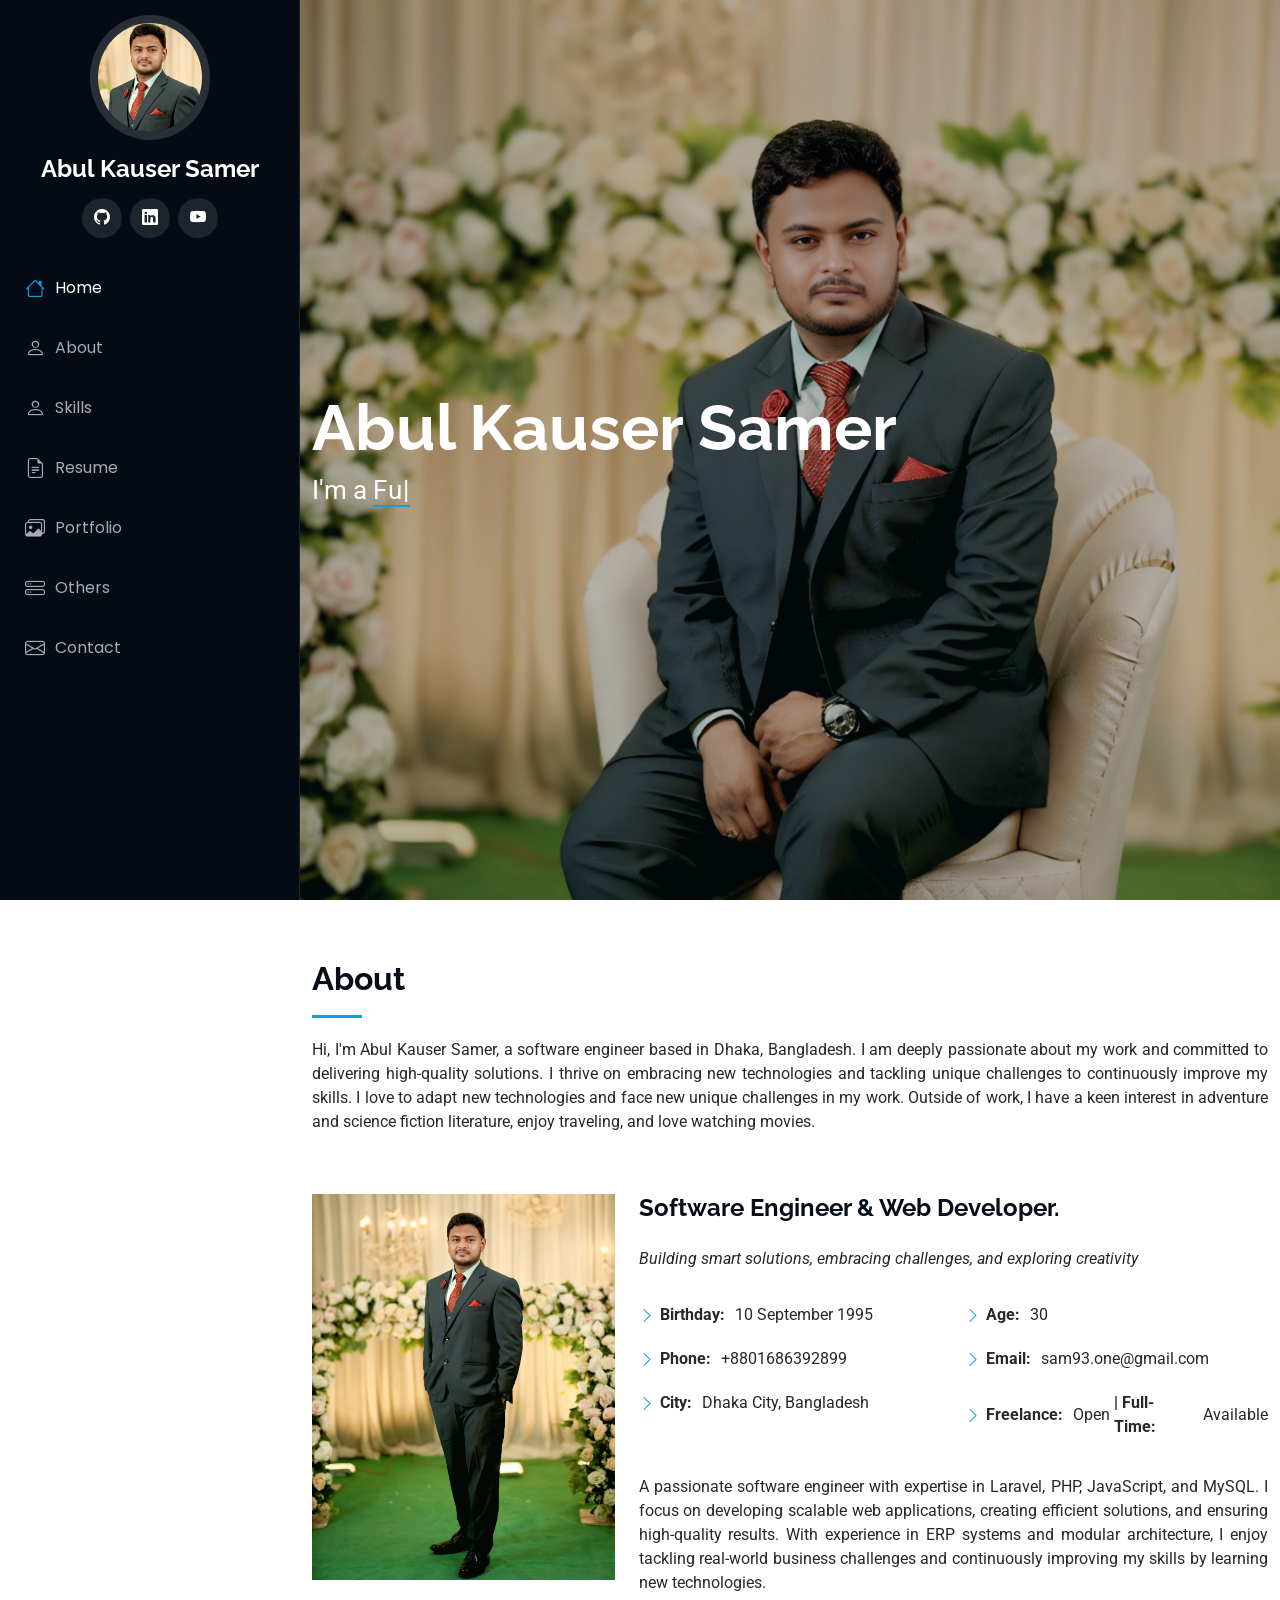
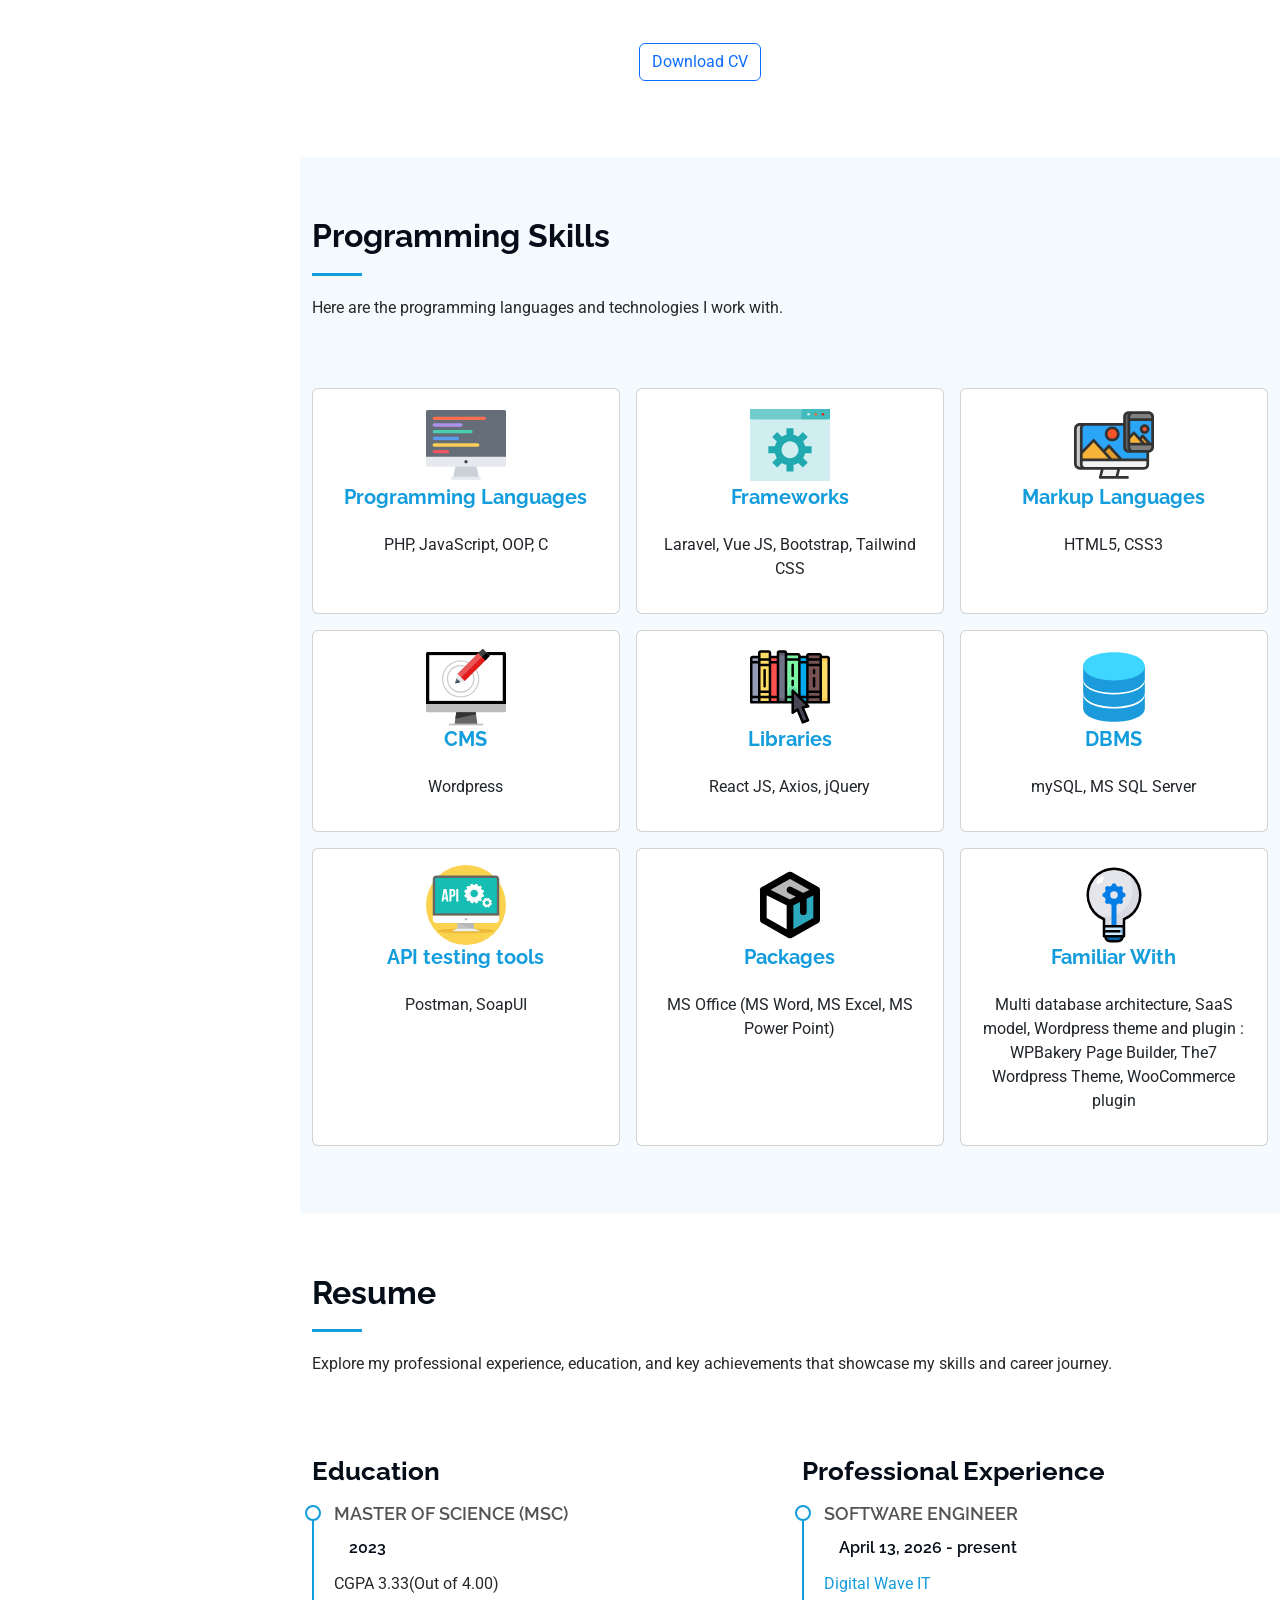
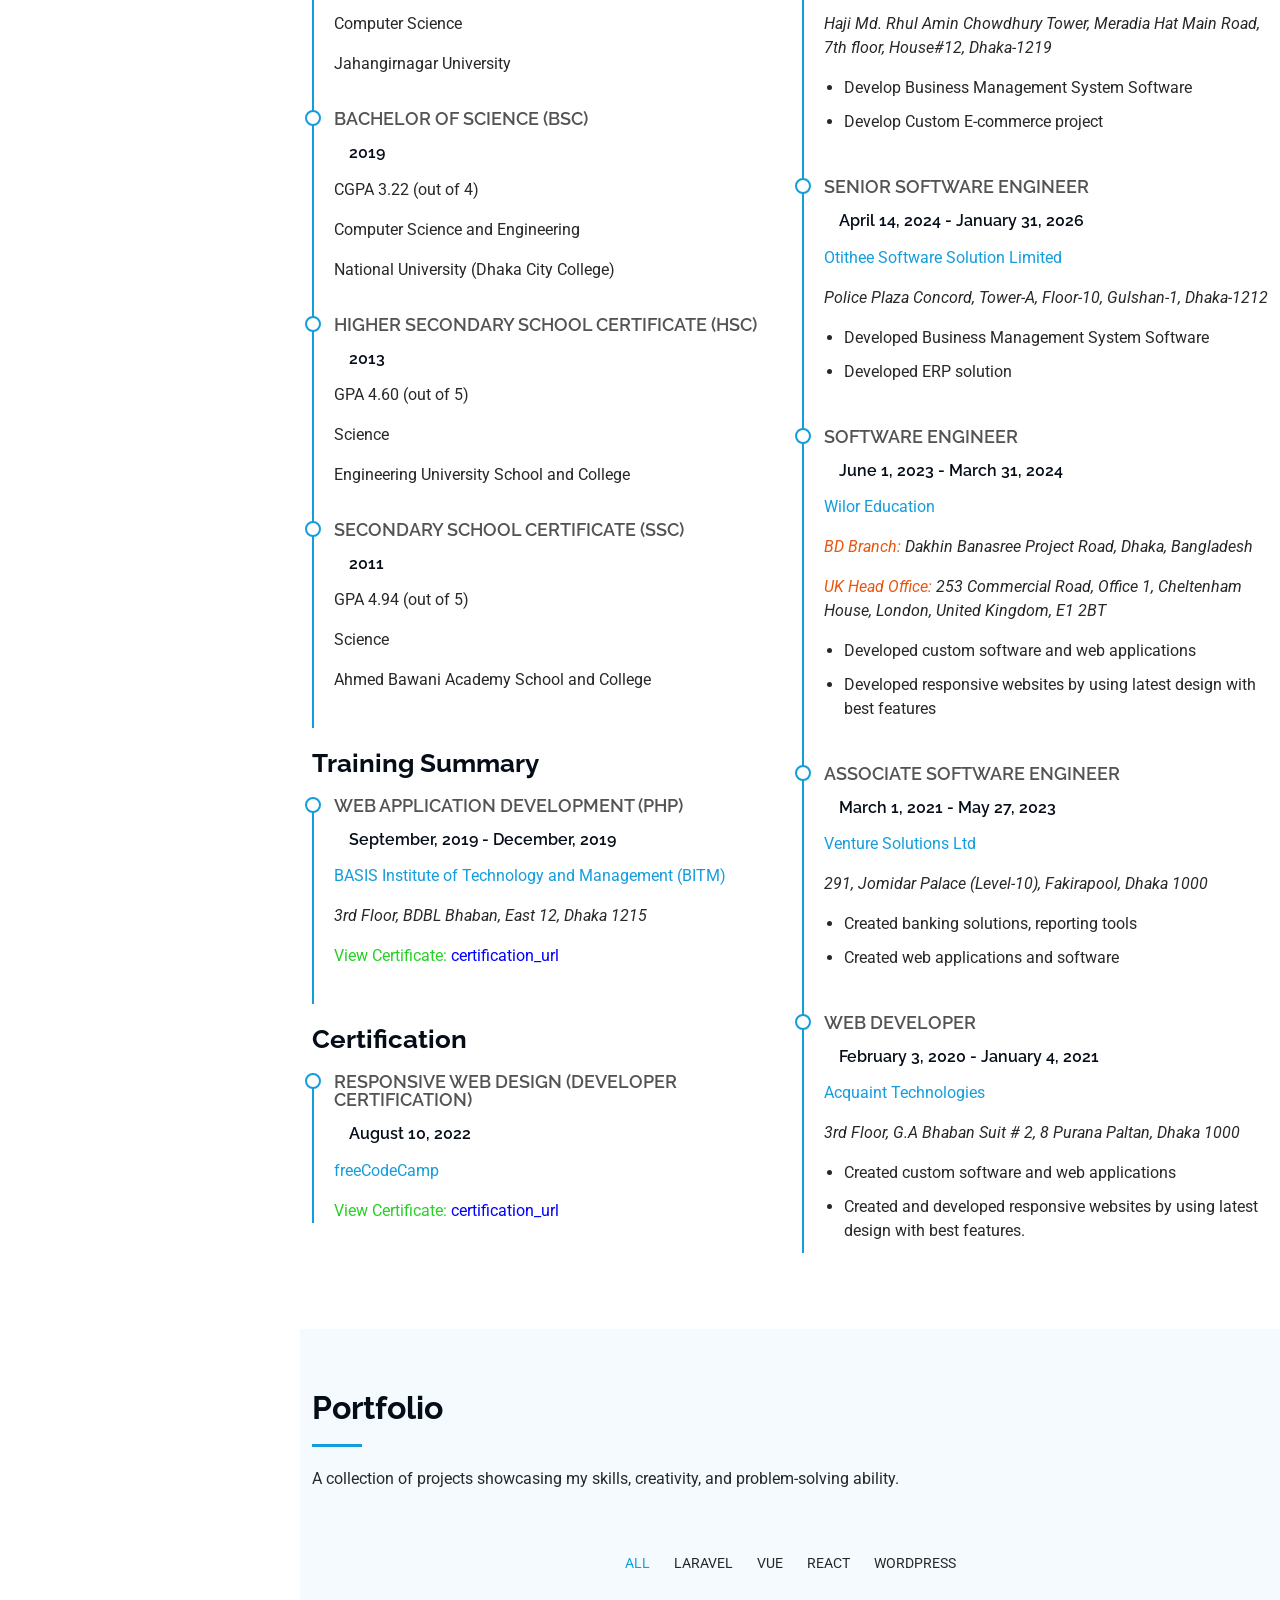
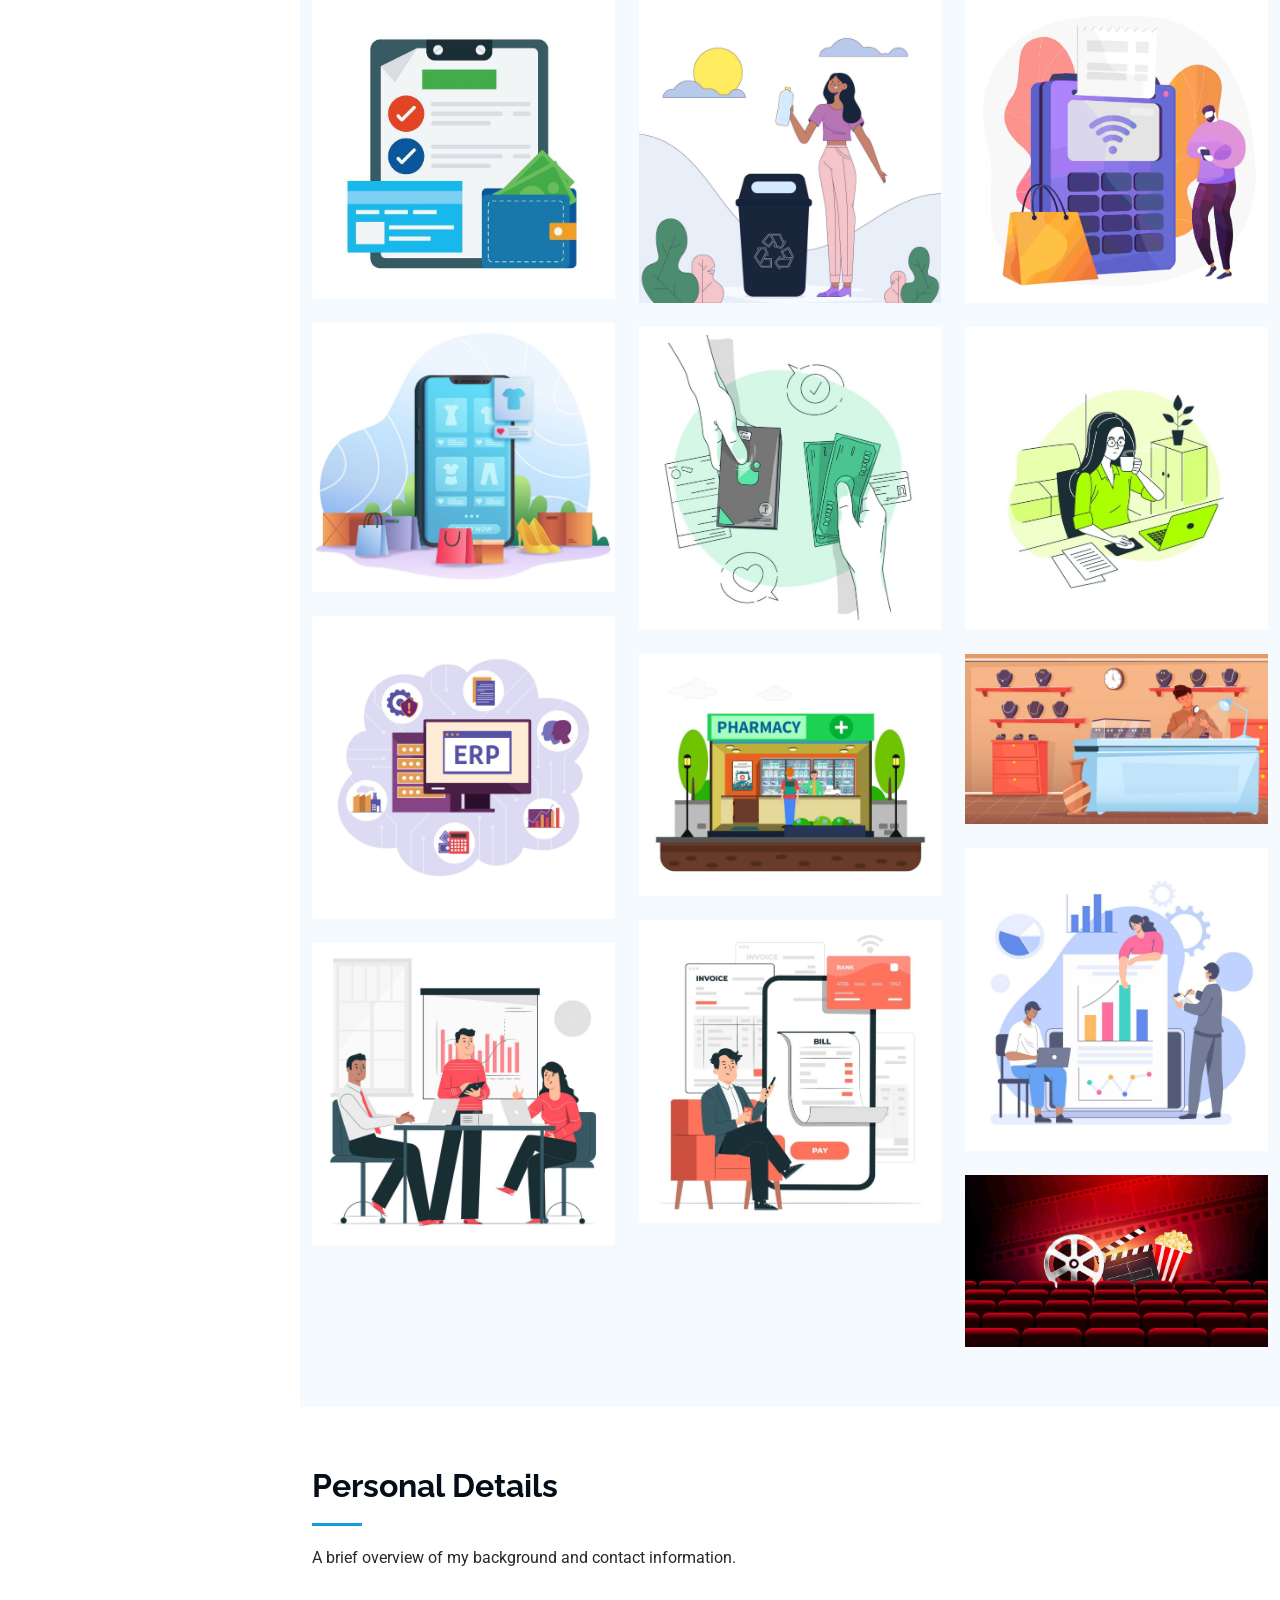
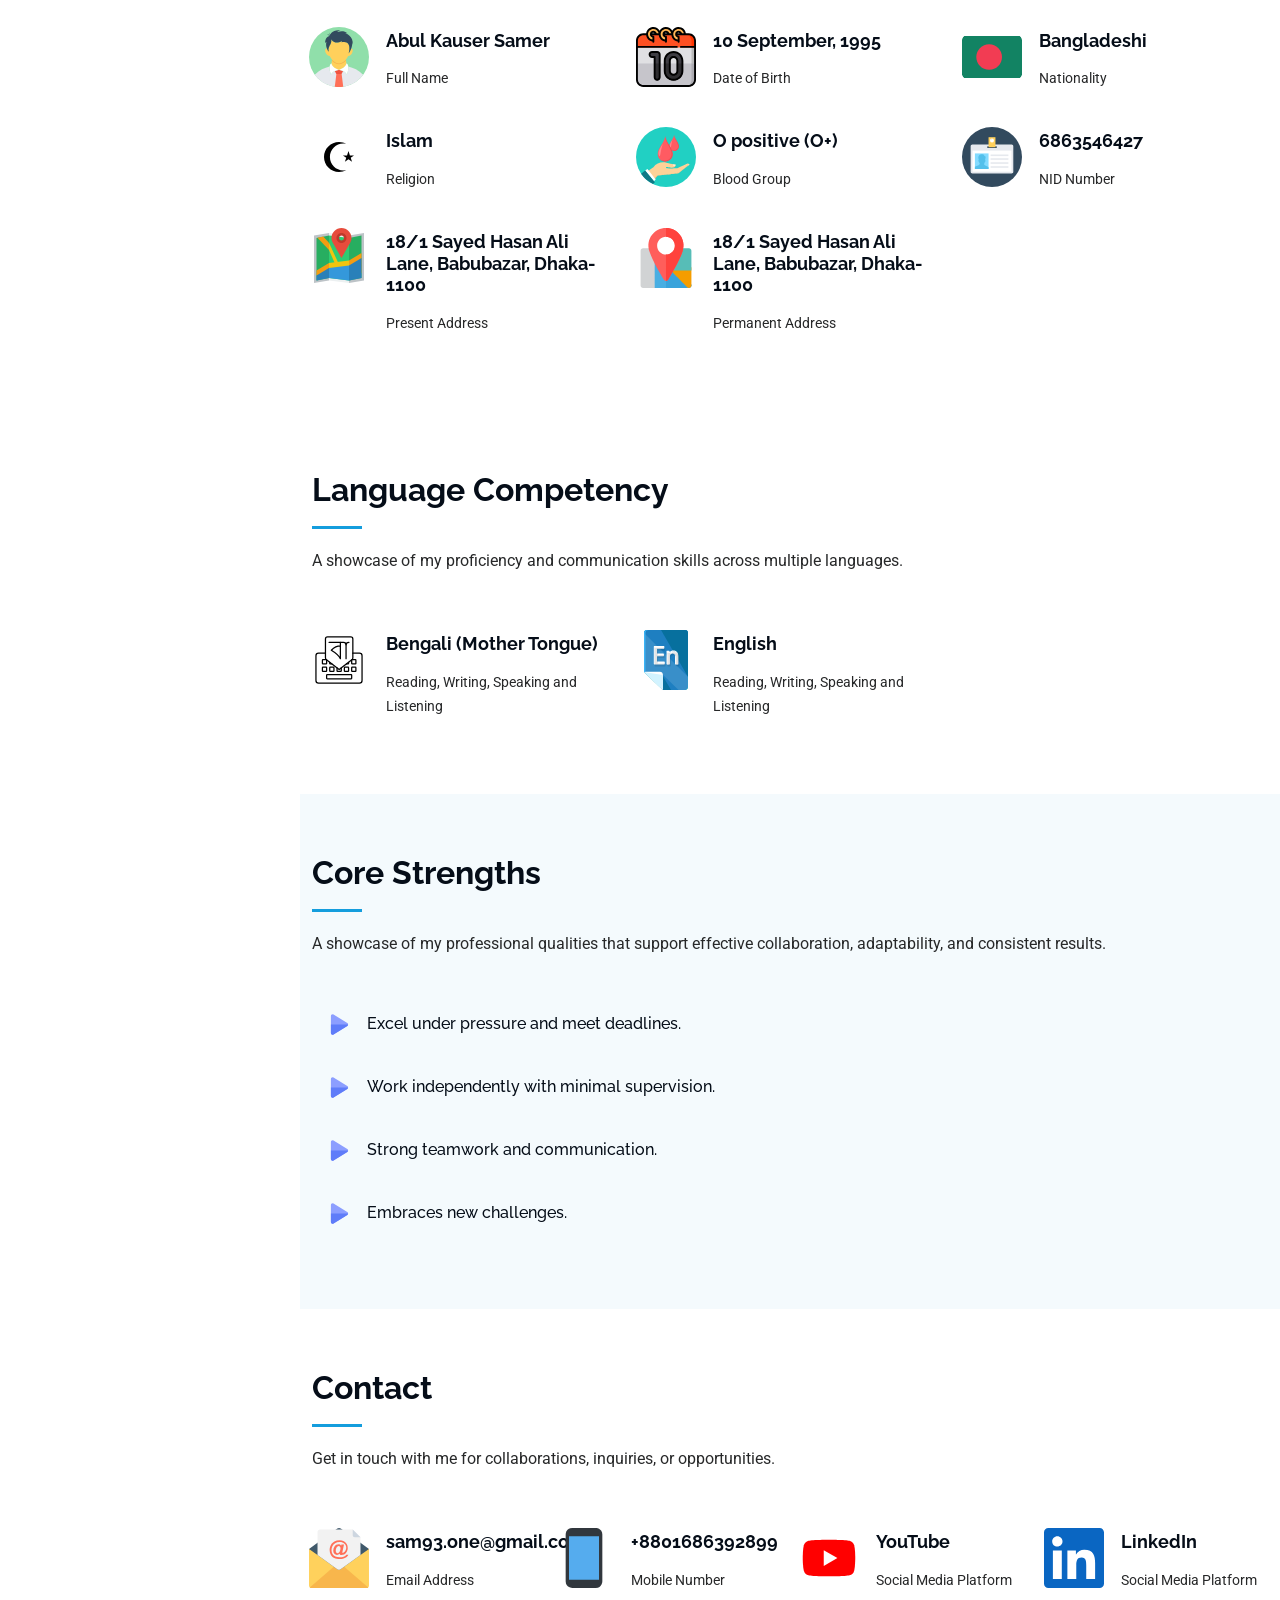
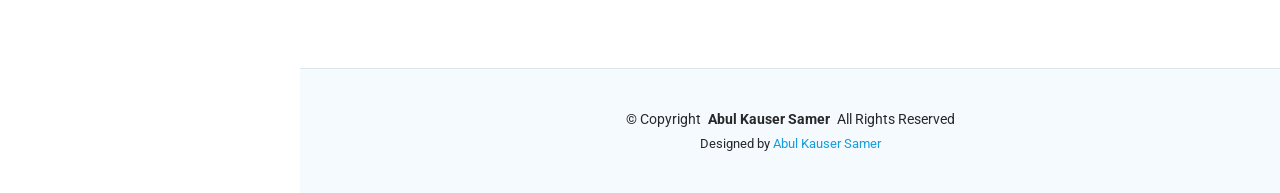
==== commit 83d5899d: "Update latest job title" ====
--- a/index.html
+++ b/index.html
@@ -322,13 +322,23 @@
           <div class="col-lg-6" data-aos="fade-up" data-aos-delay="200">
             <h3 class="resume-title">Professional Experience</h3>
             <div class="resume-item">
+              <h4>Software Engineer</h4>
+              <h5>April 13, 2026 - present</h5>
+              <p><span style="color: #149ddd;">Digital Wave IT</span></p>
+              <p><em>Haji Md. Rhul Amin Chowdhury Tower, Meradia Hat Main Road, 7th floor, House#12, Dhaka-1219</em></p>
+              <ul>
+                <li>Develop Business Management System Software</li>
+                <li>Develop Custom E-commerce project</li>
+              </ul>
+            </div><!-- Edn Resume Item -->
+            <div class="resume-item">
               <h4>Senior Software Engineer</h4>
               <h5>April 14, 2024 - January 31, 2026</h5>
               <p><span style="color: #149ddd;">Otithee Software Solution Limited</span></p>
               <p><em>Police Plaza Concord, Tower-A, Floor-10, Gulshan-1, Dhaka-1212</em></p>
               <ul>
-                <li>Develop Business Management System Software</li>
-                <li>Develop ERP solution</li>
+                <li>Developed Business Management System Software</li>
+                <li>Developed ERP solution</li>
               </ul>
             </div><!-- Edn Resume Item -->
 
@@ -339,8 +349,8 @@
               <p><em><span style="color: #e8550e;">BD Branch:</span> Dakhin Banasree Project Road, Dhaka, Bangladesh</em></p>
               <p><em><span style="color: #e8550e;">UK Head Office:</span> 253 Commercial Road, Office 1, Cheltenham House, London, United Kingdom, E1 2BT </em></p>
               <ul>
-                <li>Create custom software and web applications</li>
-                <li>Create and develop responsive websites by using latest design with best features</li>
+                <li>Developed custom software and web applications</li>
+                <li>Developed responsive websites by using latest design with best features</li>
               </ul>
             </div><!-- Edn Resume Item -->
 
@@ -350,8 +360,8 @@
               <p><span style="color: #149ddd;">Venture Solutions Ltd</span></p>
               <p><em>291, Jomidar Palace (Level-10), Fakirapool, Dhaka 1000</em></p>
               <ul>
-                <li>Create banking solutions, reporting tools</li>
-                <li>Create web applications and software</li>
+                <li>Created banking solutions, reporting tools</li>
+                <li>Created web applications and software</li>
               </ul>
             </div><!-- Edn Resume Item -->
 
@@ -361,8 +371,8 @@
               <p><span style="color: #149ddd;">Acquaint Technologies</span></p>
               <p><em>3rd Floor, G.A Bhaban Suit # 2, 8 Purana Paltan, Dhaka 1000</em></p>
               <ul>
-                <li>Create custom software and web applications</li>
-                <li>Create and develop responsive websites by using latest design with best features.</li>
+                <li>Created custom software and web applications</li>
+                <li>Created and developed responsive websites by using latest design with best features.</li>
               </ul>
             </div><!-- Edn Resume Item -->
           </div>
